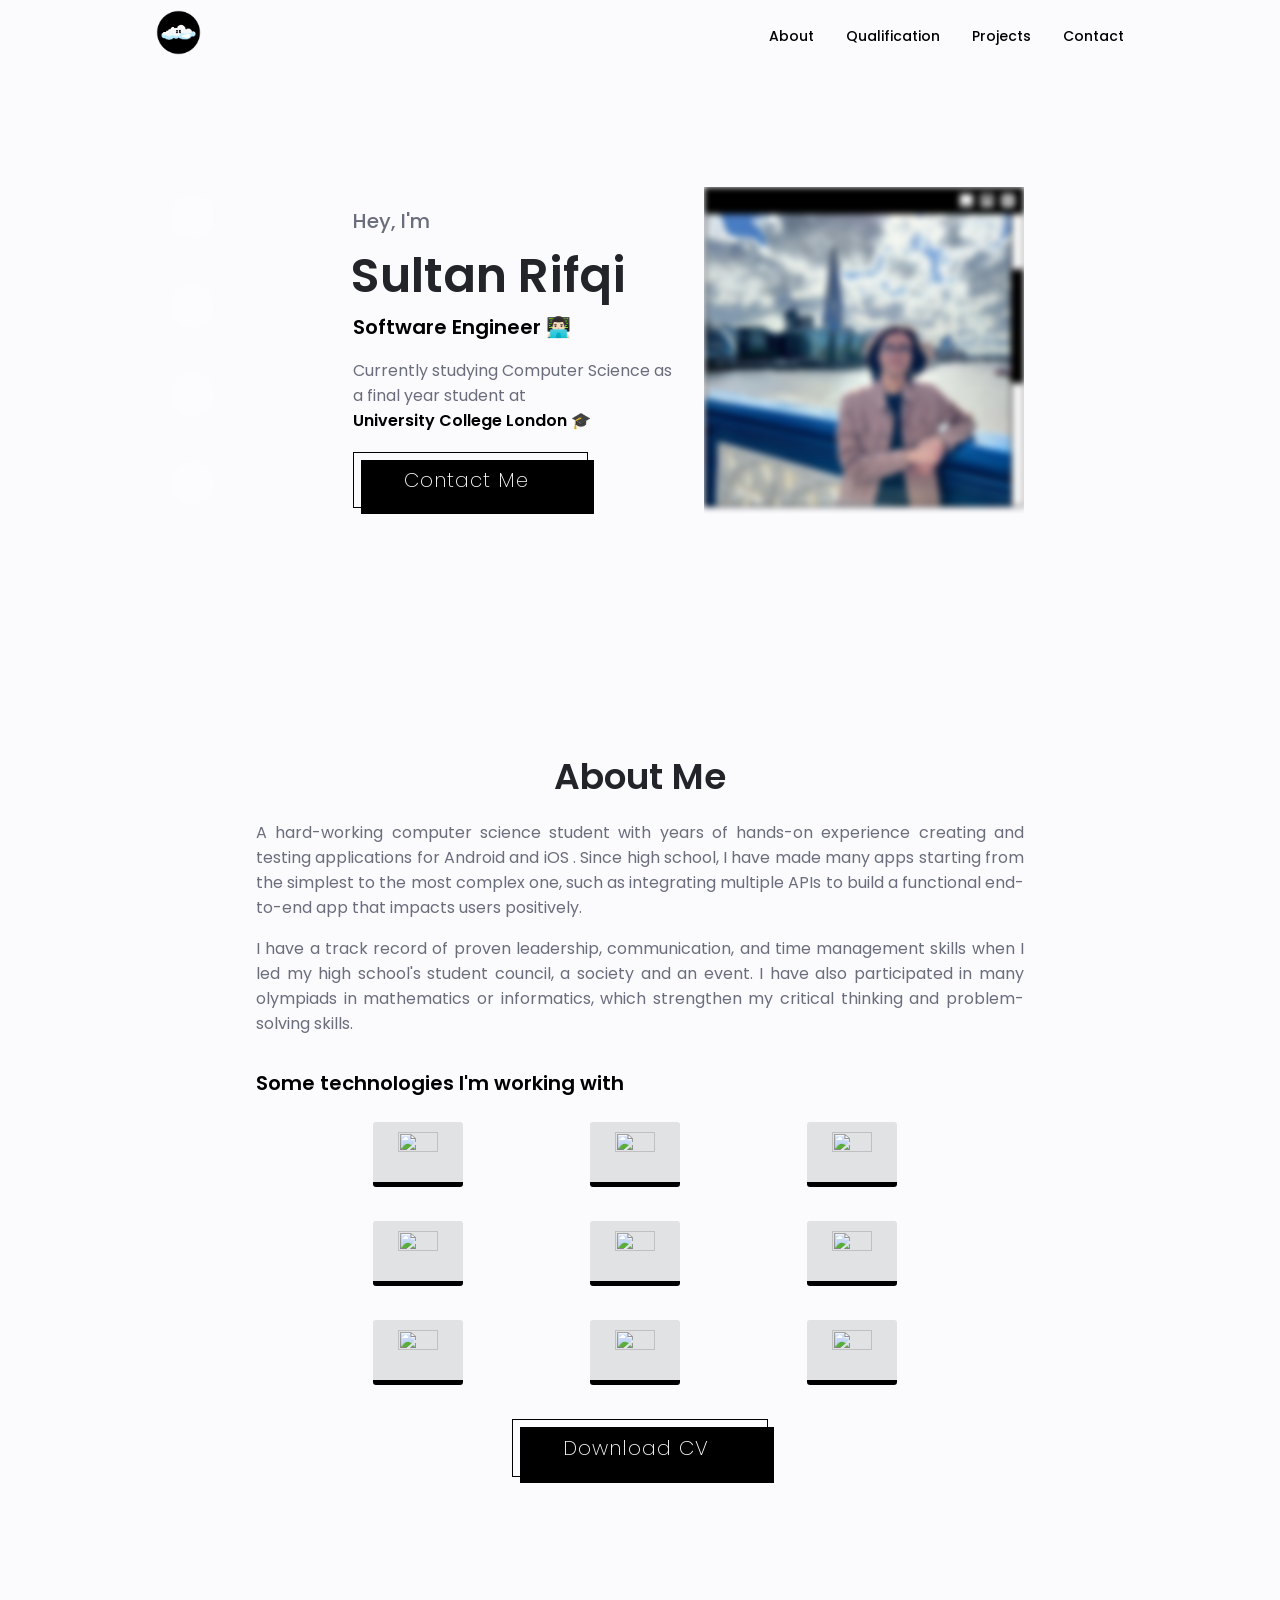
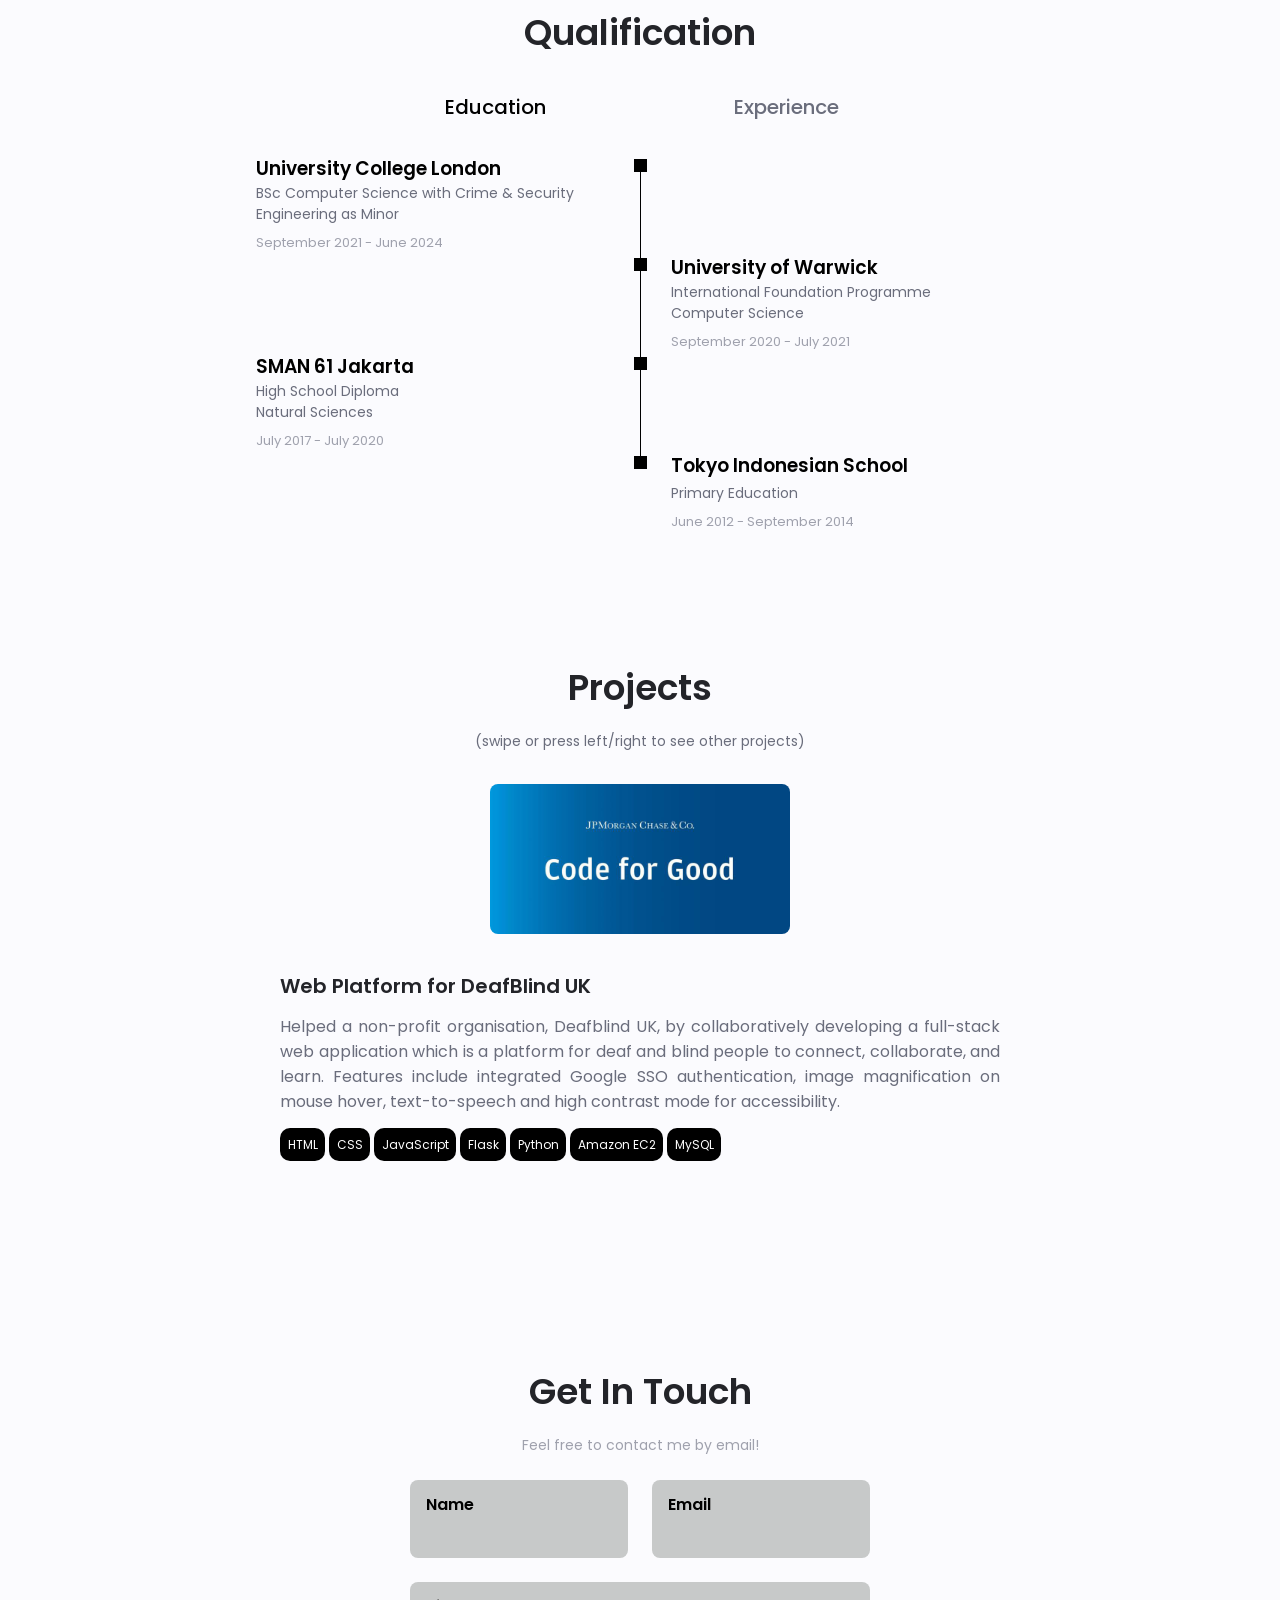
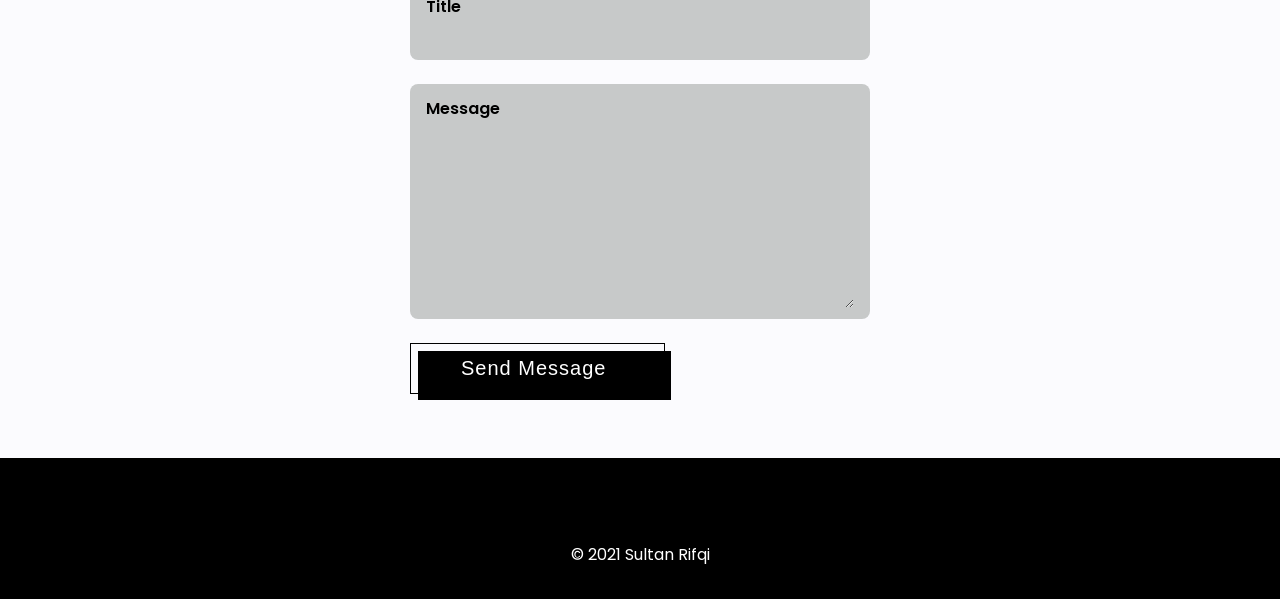
==== index.html @ d87a2968 "fix: change dissertation title on cv" ====
<!DOCTYPE html>
<html lang="en">
    <head>
        <meta charset="UTF-8">
        <meta name="viewport" content="width=device-width, initial-scale=1.0">

        <!-- Thumbnail -->
        <meta property="og:image" content="mylogo.png">
        <meta property="og:description" content="Computer Science Student at UCL">
        <meta property="og:title" content="Sultan Rifqi">

        <!-- Unicons  -->
        <link rel="stylesheet" href="https://unicons.iconscout.com/release/v4.0.0/css/line.css">
        
        <!-- Swiper Css -->
        <link rel="stylesheet" href="css/swiper-bundle.min.css">
        
        <!-- Css -->
        <link rel="stylesheet" href="css/styles.css">

        <!-- Tab Logo -->
        <link rel="shortcut icon" type="image/x-icon" href="mylogo.png" sizes="16px" />

        <!-- Devicon -->
        <link rel="stylesheet" href="https://cdn.jsdelivr.net/gh/devicons/devicon@v2.15.1/devicon.min.css">

        <title>Sultan Rifqi</title>
    </head>

    <body>

        <!-- Header -->
        <header class="header" id="header">
            <nav class="nav container">
                <a href="#">
                    <img src="mylogo.png" width="45px" height="45px" alt="">
                </a>

                <div class="nav_menu" id="nav-menu">
                    <ul class="nav_list grid">                
                        <li class="nav_item">
                            <a href="#about" class="nav_link">
                                <i class="uil uil-user-square nav_icon"></i> About
                            </a>
                        </li>
                        <li class="nav_item">
                            <a href="#qualification" class="nav_link">
                                <i class="uil uil-graduation-cap nav_icon"></i> Qualification
                            </a>
                        </li>
                        <li class="nav_item">
                            <a href="#projects" class="nav_link">
                                <i class="uil uil-lightbulb-alt nav_icon"></i> Projects
                            </a>
                        </li>
                        <li class="nav_item">
                            <a href="#contact" class="nav_link">
                                <i class="uil uil-message nav_icon"></i> Contact
                            </a>
                        </li>
                    </ul>
                    <i class="uil uil-times nav_close" id="nav-close"></i> 
                </div>

                <div class="nav_toggle" id="nav-toggle">
                    <i class="uil uil-apps"></i>
                </div>
            </nav>
        </header>

        <!-- Main -->
        <main class="main">

            <!-- Home -->
            <section class="home section" id="home">
                <div class="home_container container grid">
                    <div class="home_content grid">
                        <div class="home_social">
                            
                            <a href="https://www.linkedin.com/in/sultan-rifqi/" target="_blank" class="home_social-icon">
                                <i class="uil uil-linkedin"></i>
                            </a>

                            <a href="mailto:sultanrifqi.web@gmail.com" target="_blank" class="home_social-icon">
                                <i class="uil uil-envelope-alt"></i>
                            </a>

                            <a href="https://github.com/blue4sky" target="_blank" class="home_social-icon">
                                <i class="uil uil-github-alt"></i>
                            </a>

                            <a href="https://www.instagram.com/sultanrifqi4/" target="_blank" class="home_social-icon">
                                <i class="uil uil-instagram"></i>
                            </a>

                        </div>

                        <div class="home_img">
                            <figure><img src="assets/img/profilepic.png" alt="" class="home_pic"/></figure>
                        </div>

                        <div class="home_data">
                            <h3 class="home_subtitle">Hey, I'm</h3>
                            <h1 class="home_title">Sultan Rifqi</h1>
                            <h3 class="home_job">Software Engineer 👨🏻‍💻</h3>
                            <p class="home_description">Currently studying Computer Science as a final year student at <a class="ucl_link" href="https://www.ucl.ac.uk/" style="color: black; font-weight: 600;">University College London 🎓</a></p>
                            <a href="#contact" class="special_button">
                                Contact Me <i class="uil uil-comment button_icon"></i>
                            </a>
                        </div>
                    </div>
                    
                    <!-- Not Used -->
                    <div class="home_scroll">
                        <a href="#about" class="home_scroll-button button--flex">
                            <!-- <i class="uil uil-mouse-alt home_scroll-mouse"></i>
                            <span class="home_scroll-name">Scroll down</span>
                            <i class="uil uil-arrow-down home_scroll-arrow"></i> -->
                        </a>
                    </div>
                </div>
            </section>

            <!-- About -->
            <section class="about section" id="about">
                <h2 class="section_title">About Me</h2>

                <div class="about_container container grid">

                    <div class="about_data">
                        <p class="about_description1">
                            A hard-working computer science student with years of hands-on experience creating and testing applications 
                            for Android <i class="devicon-android-plain colored"></i> and iOS <i class="devicon-apple-original colored"></i>.
                            Since high school, I have made many apps starting from the simplest to the most complex one, such as integrating multiple APIs to build a functional end-to-end app that impacts users positively.
                        </p>

                        <p class="about_description2">
                            I have a track record of proven leadership, communication, and time management skills 
                            when I led my high school's student council, a society and an event. 
                            I have also participated in many olympiads in mathematics or informatics, 
                            which strengthen my critical thinking and problem-solving skills.
                        </p>

                        <p class="about_subtitle">
                            Some technologies I'm working with
                        </p>

                        <div class="about_info">
                            <div id="flutter_logo" class="big_box">
                                <img class="programming_logo" src="https://cdn.jsdelivr.net/gh/devicons/devicon/icons/flutter/flutter-original.svg" height="40px" width="40px"/>
                            </div>

                            <div id="kotlin_logo" class="big_box">
                                <img class="programming_logo" src="https://cdn.jsdelivr.net/gh/devicons/devicon/icons/kotlin/kotlin-original.svg" height="40px" width="40px"/>
                            </div>

                            <div id="python_logo" class="big_box">
                                <img class="programming_logo" src="https://cdn.jsdelivr.net/gh/devicons/devicon/icons/python/python-original.svg" height="40px" width="40px"/>
                            </div>
                        </div>

                        <div class="about_info">
                            <div id="java_logo" class="big_box">
                                    <img class="programming_logo" src="https://cdn.jsdelivr.net/gh/devicons/devicon/icons/java/java-original.svg" height="40px" width="40px"/>
                            </div>

                            <div id="firebase_logo" class="big_box">
                                <img class="programming_logo" src="https://cdn.jsdelivr.net/gh/devicons/devicon/icons/firebase/firebase-plain.svg" height="40px" width="40px"/>
                            </div>

                            <div id="studio_logo" class="big_box">
                                <img class="programming_logo" src="https://cdn.jsdelivr.net/gh/devicons/devicon/icons/androidstudio/androidstudio-original.svg" height="40px" width="40px"/>
                            </div>
                        </div>

                        <div class="about_info">
                            <div id="figma_logo" class="big_box">
                                    <img class="programming_logo" src="https://cdn.jsdelivr.net/gh/devicons/devicon/icons/figma/figma-original.svg" height="40px" width="40px"/>
                            </div>

                            <div id="react_logo" class="big_box">
                                <img class="programming_logo" src="https://cdn.jsdelivr.net/gh/devicons/devicon/icons/react/react-original.svg" height="40px" width="40px"/>
                            </div>

                            <div id="javascript_logo" class="big_box">
                                <img class="programming_logo" src="https://cdn.jsdelivr.net/gh/devicons/devicon/icons/javascript/javascript-original.svg" height="40px" width="40px"/>
                            </div>
                        </div>

                        <div class="about_buttons">
                            <a download="" href="assets/sultan_rifqi_cv.pdf" class="special_button">
                                Download CV<i class="uil uil-file button_icon"></i>
                            </a>
                        </div>
                    </div>
                </div>
            </section>

            <!-- Qualification -->
            <section class="qualification section" id="qualification">
                <h2 class="section_title">Qualification</h2>
                <span class="section_subtitle"></span>

                <div class="qualification_container container">
                    <div class="qualification_tabs">
                        <div class="qualification_button button--flex qualification_active" data-target='#education'>
                            <i class="uil uil-graduation-cap qualification_icon"></i>
                            Education
                        </div>

                        <div class="qualification_button button--flex" data-target='#work'>
                            <i class="uil uil-briefcase-alt qualification_icon"></i>
                            Experience
                        </div>
                    </div>

                    <div class="qualification_section">
                        <!-- Education -->
                        <div class="qualification_content qualification_active" data-content id="education">
                            <!-- education 1 -->
                            <div class="education_data">
                                <div>
                                    <a href="https://www.ucl.ac.uk/computer-science/" target="_blank">
                                        <h3 class="education_title">University College London</h3>
                                    </a>
                                    <span class="education_subtitle">BSc Computer Science with Crime & Security Engineering as Minor</span>
                                    <div class="education_calendar">
                                        <i class="uil uil-calendar-alt"></i>
                                        September 2021 - June 2024
                                    </div>
                                </div>

                                <div>
                                    <span class="education_rounder"></span>
                                    <span class="education_line"></span>
                                </div>
                            </div>

                            <!-- education 2 -->
                            <div class="education_data">
                                <div></div>

                                <div>
                                    <span class="education_rounder"></span>
                                    <span class="education_line"></span>
                                </div>

                                <div>
                                    <a href="https://warwick.ac.uk/study/ifp/" target="_blank">
                                        <h3 class="education_title">University of Warwick</h3>
                                    </a>
                                    <span class="education_subtitle">International Foundation Programme <br> Computer Science</span>
                                    <div class="education_calendar">
                                        <i class="uil uil-calendar-alt"></i>
                                        September 2020 - July 2021
                                    </div>
                                </div>
                            </div>

                            <!-- education 3 -->
                            <div class="education_data">
                                <div>
                                    <a href="http://sman61jkt.sch.id/" target="_blank">
                                        <h3 class="education_title">SMAN 61 Jakarta</h3>
                                    </a>
                                    <span class="education_subtitle">High School Diploma <br> Natural Sciences</span>
                                    <div class="education_calendar">
                                        <i class="uil uil-calendar-alt"></i>
                                        July 2017 - July 2020
                                    </div>
                                </div>

                                <div>
                                    <span class="education_rounder"></span>
                                    <span class="education_line"></span>
                                </div>
                            </div>

                            <!-- education 4 -->
                            <div class="education_data">
                                <div></div>

                                <div>
                                    <span class="education_rounder"></span>
                                </div>

                                <div>
                                        <h3 class="education_title">Tokyo Indonesian School</h3>
                                    <span class="education_subtitle">Primary Education</span>
                                    <div class="education_calendar">
                                        <i class="uil uil-calendar-alt"></i>
                                        June 2012 - September 2014
                                    </div>
                                </div>
                            </div>
                        </div>

                        <!-- Experirience -->
                        <div class="qualification_content" data-content id="work">
                            <!-- Experience 1 -->
                            <div class="education_data">
                                <div>
                                    <a href="https://www.butterfly-air.com/" target="_blank">
                                        <h3 class="education_title">Butterfly Air</h3>
                                    </a>
                                    <span class="education_subtitle">Mobile Application Developer</span>
                                    <div class="education_calendar">
                                        <i class="uil uil-calendar-alt"></i>
                                        January 2024 - Present
                                    </div>
                                </div>

                                <div>
                                    <span class="education_rounder"></span>
                                    <span class="education_line"></span>
                                </div>
                            </div>

                            <!-- Experience 2 -->
                            <div class="education_data">
                                <div></div>

                                <div>
                                    <span class="education_rounder"></span>
                                    <span class="education_line"></span>
                                </div>

                                <div>
                                    <a href="https://www.butterfly-air.com/" target="_blank">
                                        <h3 class="education_title">Butterfly Air</h3>
                                    </a>
                                    <span class="education_subtitle">Mobile Application Developer Intern</span>
                                    <div class="education_calendar">
                                        <i class="uil uil-calendar-alt"></i>
                                        July 2023 - September 2023
                                    </div>
                                </div>
                            </div>

                            <!-- Experience 3 -->
                            <div class="education_data">
                                <div>
                                    <h3 class="education_title">Valley</h3>
                                    <span class="education_subtitle">Mobile Application Developer</span>
                                    <div class="education_calendar">
                                        <i class="uil uil-calendar-alt"></i>
                                        December 2022 - September 2023
                                    </div>
                                </div>

                                <div>
                                    <span class="education_rounder"></span>
                                    <span class="education_line"></span>
                                </div>
                            </div>

                            <!-- Experience 4 -->
                            <div class="education_data">
                                <div></div>

                                <div>
                                    <span class="education_rounder"></span>
                                    <span class="education_line"></span>
                                </div>

                                <div>
                                    <a href="https://careers.jpmorgan.com/in/en/students/programs/code-for-good" target="_blank">
                                        <h3 class="education_title">Code for Good</h3>
                                    </a>
                                    <span class="education_subtitle">Hackathon by JPMorgan Chase & Co.</span>
                                    <div class="education_calendar">
                                        <i class="uil uil-calendar-alt"></i>
                                        28 October 2022 - 29 October 2022
                                    </div>
                                </div>
                            </div>

                            <!-- Experience 5 -->
                            <div class="education_data">
                                <div>
                                    <a href="https://hack-at-ice-2022.devpost.com/" target="_blank">
                                        <h3 class="education_title">Hack-at-ICE</h3>
                                    </a>
                                    <span class="education_subtitle">Hackathon by Young Indonesian Professionals' Association (YIPA) - UK</span>
                                    <div class="education_calendar">
                                        <i class="uil uil-calendar-alt"></i>
                                        1 October 2022 - 2 October 2022
                                    </div>
                                </div>

                                <div>
                                    <span class="education_rounder"></span>
                                </div>
                        </div>
                    </div>
                </div>
            </section>


            <!-- Projects -->
            <section class="projects section" id="projects">
                <h2 class="section_title">Projects</h2>
                <span class="section_subtitle">(swipe or press left/right to see other projects)</span>

                <div class="projects_container container swiper-container">
                    <div class="swiper-wrapper">
                        <!-- Projects 1 -->
                        <div class="projects_content grid swiper-slide">
                            <img src="assets/img/cfg.png" alt="" class="projects_img">

                            <div class="projects_data">
                                <h3 class="projects_title">Web Platform for DeafBlind UK
                                    <a href="https://github.com/blue4sky/DeafblindUK-Web-Platform">
                                        <i class="uil uil-github project_icon"></i>
                                    </a>
                                    <a href="https://docs.google.com/presentation/d/1xoibK9plW_rZfoevkvh34sIaN2hBtYd-RIH4YTo7RDw/edit?usp=sharing" target=”_blank”>
                                        <i class="uil uil-presentation-edit project_icon"></i>
                                    </a>
                                </h3>

                                <p class="projects_description">
                                    Helped a non-profit organisation, Deafblind UK, by collaboratively 
                                    developing a full-stack web application which is a platform for 
                                    deaf and blind people to connect, collaborate, and learn.
                                    Features include integrated Google SSO authentication, image magnification 
                                    on mouse hover, text-to-speech and high contrast mode for accessibility.
                                </p>

                                <div class="used_tools">
                                    <a>HTML</a>
                                </div>
                                <div class="used_tools">
                                    <a>CSS</a>
                                </div>
                                <div class="used_tools">
                                    <a>JavaScript</a>
                                </div>
                                <div class="used_tools">
                                    <a>Flask</a>
                                </div>
                                <div class="used_tools">
                                    <a>Python</a>
                                </div>
                                <div class="used_tools">
                                    <a>Amazon EC2</a>
                                </div>
                                <div class="used_tools">
                                    <a>MySQL</a>
                                </div>
                            </div>
                        </div>

                        <!-- Projects 2 -->
                        <div class="projects_content grid swiper-slide">
                            <img src="assets/img/serv.png" alt="" class="projects_img">

                            <div class="projects_data">
                                <h3 class="projects_title">SERV
                                    <a href="https://github.com/blue4sky/serv">
                                        <i class="uil uil-github project_icon"></i>
                                    </a>
                                    <a href="https://www.canva.com/design/DAFNybGitvo/gTulfqs6UDq0odxusRl62w/view?utm_content=DAFNybGitvo&utm_campaign=designshare&utm_medium=link2&utm_source=sharebutton" target=”_blank”>
                                        <i class="uil uil-presentation-edit project_icon"></i>
                                    </a>
                                </h3>

                                <p class="projects_description">
                                    Finalist in the Hackathon organised by the 
                                    Young Indonesian Professionals' Association in the UK
                                    Collaboratively developed a full-stack website application called "Serv" 
                                    to bridge the connection between service providers and vendors to MSMEs in Indonesia
                                    Designed a user-friendly website by creating the wireframe of the website with Figma 
                                    to make the development smoother.
                                </p>

                                <div class="used_tools">
                                    <a>Next.js</a>
                                </div>
                                <div class="used_tools">
                                    <a>Tailwind CSS</a>
                                </div>
                                <div class="used_tools">
                                    <a>Figma</a>
                                </div>
                            </div>
                        </div>

                        <!-- Projects 3 -->
                        <div class="projects_content grid swiper-slide">
                            <img src="assets/img/quiz_app_preview.png" alt="" class="projects_img">

                            <div class="projects_data">
                                <h3 class="projects_title">Educational Quiz App
                                    <a href="https://github.com/blue4sky/EducationApp">
                                        <i class="uil uil-github project_icon"></i>
                                    </a>
                                    <a href="https://www.mediafire.com/file/783wia3y8a0lpf8/Quiz_App.apk/file" target=”_blank”>
                                        <i class="uil uil-download-alt project_icon"></i>
                                    </a>
                                </h3>

                                <p class="projects_description">
                                    Independently built an education app using MVC Architecture to support Indonesian high school students preparing for univeristy entrance exams. 
                                    There are many features on this app that are a built-in forum with sending text and photo functionality using Cloud Firestore, 
                                    full-stack development with Flutter, push notifications for giving the latest information to students using 
                                    Firebase Cloud Messaging and integrated SSO Authentication.
                                </p>

                                <div class="used_tools">
                                    <a>Flutter</a>
                                </div>
                                <div class="used_tools">
                                    <a>Firebase</a>
                                </div>
                                <div class="used_tools">
                                    <a>Postman API</a>
                                </div>
                            </div>
                        </div>

                        <!-- Projects 4 -->
                        <div class="projects_content grid swiper-slide">
                            <img src="assets/img/ig_clone_preview.png" alt="" class="projects_img">

                            <div class="projects_data">
                                <h3 class="projects_title">Instagram Clone
                                    <a href="https://github.com/blue4sky/InstagramClone">
                                        <i class="uil uil-github project_icon"></i>
                                    </a>
                                    <a href="https://www.mediafire.com/file/761rt5b373n936v/Instagram_Clone.apk/file" target=”_blank”>
                                        <i class="uil uil-download-alt project_icon"></i>
                                    </a>
                                </h3>

                                <p class="projects_description">
                                    An Instagram-like app which implements some features of the original one.
                                    This app allows users to post a photo with a caption, and it will appear on the Home Page.
                                    Every user can see their posts on Profile Page and also other users' posts on the Home Page. 
                                    Each post will be stored in the Cloud Firestore. 
                                </p>

                                <div class="used_tools">
                                    <a>Kotlin</a>
                                </div>
                                <div class="used_tools">
                                    <a>XML</a>
                                </div>
                                <div class="used_tools">
                                    <a>Android Studio</a>
                                </div>
                                <div class="used_tools">
                                    <a>Firebase</a>
                                </div>

                            </div>
                        </div>

                        <!-- Projects 5 -->
                        <div class="projects_content grid swiper-slide">
                            <img src="assets/img/snapchat_clone_preview.png" alt="" class="projects_img">

                            <div class="projects_data">
                                <h3 class="projects_title">Snapchat Clone
                                    <a href="https://github.com/blue4sky/snapchatclone">
                                        <i class="uil uil-github project_icon"></i>
                                    </a>
                                    <a href="https://www.mediafire.com/file/6hpr92zhiyg42b0/Snapchat_Clone.apk/file" target=”_blank”>
                                        <i class="uil uil-download-alt project_icon"></i>
                                    </a>
                                </h3>
                                
                                <p class="projects_description">
                                    A Snapchat-like app which implements the simple features of the original one.
                                    This app allows users to send a text with a photo to another user.
                                    The message will be stored in the Realtime Database.
                                    Another feature is the message will be deleted after the user sees it.
                                    Firebase Authentication is used to store the user's username and password.
                                </p>

                                <div class="used_tools">
                                    <a>Kotlin</a>
                                </div>
                                <div class="used_tools">
                                    <a>XML</a>
                                </div>
                                <div class="used_tools">
                                    <a>Android Studio</a>
                                </div>
                                <div class="used_tools">
                                    <a>Firebase</a>
                                </div>

                            </div>
                        </div>

                        <!-- Projects 6 -->
                        <div class="projects_content grid swiper-slide">
                            <img src="assets/img/simple_notes_app_preview.png" alt="" class="projects_img">

                            <div class="projects_data">
                                <h3 class="projects_title">Simple Notes App
                                    <a href="https://github.com/blue4sky/SimpleNotesApp">
                                        <i class="uil uil-github project_icon"></i>
                                    </a>
                                    <a href="https://www.mediafire.com/file/ztsa87xzpt99pco/Simple_Notes_App.apk/file" target=”_blank”>
                                        <i class="uil uil-download-alt project_icon"></i>
                                    </a>
                                </h3>

                                <p class="projects_description">
                                    A simple notes app that implements CRUD Operations.
                                    This app allows users to create a new note with only plain text in it.
                                    The note will automatically be saved to local storage (using SharedPreferences) so that the user can edit it later.
                                    The delete feature is also available if the user wants to delete their note.
                                </p>

                                <div class="used_tools">
                                    <a>Java</a>
                                </div>
                                <div class="used_tools">
                                    <a>XML</a>
                                </div>
                                <div class="used_tools">
                                    <a>Android Studio</a>
                                </div>

                            </div>
                        </div>
                    </div>
                </div>
            </section>
        
            <!-- Contact Me -->
            <section class="contact section" id="contact">
                <h2 class="section_title">Get In Touch</h2>
                <span class="contact_subtitle">Feel free to contact me by email!</span>

                <div class="contact_container container grid">
                    <form action="https://formsubmit.co/f4eef5958d261124fb0626ecaf816cfa" method="POST" class="contact_form grid">
                        <div class="contact_inputs grid">
                            <div class="contact_content">
                                <label for="name" class="contact_label">Name</label>
                                <input type="text" name="Name" class="contact_input" required>
                            </div>
                            <div class="contact_content">
                                <label for="email" class="contact_label">Email</label>
                                <input type="email" name="Email" class="contact_input" required>
                            </div>
                        </div>
                        <div class="contact_content">
                            <label for="title" class="contact_label">Title</label>
                            <input type="text" name="Title" class="contact_input" required>
                        </div>
                        <div class="contact_content">
                            <label for="message" class="contact_label">Message</label>
                            <textarea name="Message" id="" cols="0" rows="7" class="contact_input" required></textarea>
                        </div>

                        <div>
                            <button type="submit" class="special_button">
                                Send Message
                                <i class="uil uil-message button_icon"></i>
                            </button>
                        </div>
                    </form>
                </div>
            </section>
        </main>

        <!-- Footer -->
        <footer class="footer">
            <div class="footer_bg">
                <div class="footer_container container grid">

                    <div class="footer_socials">
                        <a href="https://www.linkedin.com/in/sultan-rifqi/" target="_blank" class="footer_social">
                            <i class="uil uil-linkedin footer_icon"></i>
                        </a>

                        <a href="mailto:sultanrifqi.web@gmail.com" target="_blank" class="footer_social">
                            <i class="uil uil-envelope-alt footer_icon"></i>
                        </a>

                        <a href="https://github.com/blue4sky" target="_blank" class="footer_social">
                            <i class="uil uil-github-alt footer_icon"></i>
                        </a>

                        <a href="https://www.instagram.com/sultanrifqi4/" target="_blank" class="footer_social">
                            <i class="uil uil-instagram footer_icon"></i>
                        </a>
                    </div>
                </div>

                <p class="footer_copyright">&#169; 2021 Sultan Rifqi</p>
            </div>
        </footer>
        
        <!-- Scroll Top -->
        <a href="#" class="scrollup" id="scroll-up">
            <i class="uil uil-arrow-up scrollup_icon"></i>
        </a>

        <!-- Swiper JS -->
        <script src="js/swiper-bundle.min.js"></script>

        <!-- Main JS -->
        <script src="js/main.js"></script>
    </body>
</html>
---- css/styles.css ----
/* GOOGLE FONTS */
@import url('https://fonts.googleapis.com/css2?family=Poppins:wght@400;500;600&display=swap');

/* VARIABLES CSS */
:root {
    --header-height: 3rem;

    /* Colors */

    /* Change favorite color */
    --hue-color: 230; /*Purple 250 - Green 142 - Blue 230 - Pink 340*/

    /* HSL color mode */
    --hover-color: grey;
    --first-color: black;
    --first-color-second: hsl(var(--hue-color), 69%, 61%);
    --first-color-alt: hsl(var(--hue-color), 57%, 53%);
    --first-color-lighter: hsl(var(--hue-color), 92%, 85%);
    --title-color: hsl(var(--hue-color), 8%, 15%);
    --text-color: hsl(var(--hue-color), 8%, 45%);
    --text-color-light: hsl(var(--hue-color), 8%, 65%);
    --input-color: hsl(var(--hue-color), 70%, 96%);
    --body-color: hsl(var(--hue-color), 60%, 99%);
    --container-color: #fff;
    --scroll-bar-color: hsl(var(--hue-color), 12%, 90%);
    --scroll-thumb-color: hsl(var(--hue-color), 12%, 80%);

    /* Font and typography */
    --body-font: 'Poppins', sans-serif;

    /* .5rem = 8px, 1rem = 16px, 1.5rem = 24px ... */
    --big-font-size: 2rem;
    --h1-font-size: 1.5rem;
    --h2-font-size: 1.25rem;
    --h3-font-size: 1.125rem;
    --normal-font-size: .938rem;
    --small-font-size: .813rem;
    --smaller-font-size: .75rem;

    /* Font weight */
    --font-medium: 500;
    --font-semi-bold: 600;

    /* Margenes Bottom */
    /* .25rem = 4px, .5rem = 8px, .75rem = 12px ... */
    --mb-0-25: .25rem;
    --mb-0-5: .5rem;
    --mb-0-75: .75rem;
    --mb-1: 1rem;
    --mb-1-5: 1.5rem;
    --mb-2: 2rem;
    --mb-2-5: 2.5rem;
    --mb-3: 3rem;

    /* z index */
    --z-tooltip: 10;
    --z-fixed: 100;
    --z-modal: 1000;
}

/* Font size for large devices */
@media screen and (min-width: 968px) {
    :root {
        --big-font-size: 3rem;
        --h1-font-size: 2.25rem;
        --h2-font-size: 1.5rem;
        --h3-font-size: 1.25rem;
        --normal-font-size: 1rem;
        --small-font-size: .875rem;
        --smaller-font-size: .813rem;
    }
}

/* Base */
*{
    box-sizing: border-box;
    padding: 0;
    margin: 0;
}

html{
    scroll-behavior: smooth;
}

body{
    margin: 0 0 var(--header-height) 0;
    font-family: var(--body-font);
    font-size: var(--normal-font-size);
    background-color: var(--body-color);
    color: var(--text-color);
}

h1,h2,h3,h4{
    color: var(--title-color);
    font-weight: var(--font-semi-bold);
}

ul{
    list-style: none;
}

a{
    text-decoration: none;
}

img{
    max-width: 100;
    height: auto;
}

figure {
    overflow: hidden;
}
figure:hover+span {
    bottom: -36px;
    opacity: 1;
}

/* Reusable CSS Classes */
.section{
    padding: 2rem 0 4rem;
}

.section_title{
    font-size: var(--h1-font-size);
    margin-bottom: 1rem;
}

.section_subtitle{
    display: block;
    font-size: var(--small-font-size);
    margin-bottom: var(--mb-1);
}

.section_title,
.section_subtitle{
    text-align: center;
}

/* Layout */
.container{
    max-width: 768px;
    margin-left: var(--mb-1-5);
    margin-right: var(--mb-1-5);
}

.grid{
    display: grid;
    gap: 1.5rem;
}

.header{
    width: 100%;
    position: fixed;
    bottom: 0;
    left: 0;
    z-index: var(--z-fixed);
    background-color: var(--body-color);
}

/* NAV */
.nav{
    max-width: 968px;
    height: var(--header-height);
    display: flex;
    justify-content: space-between;
    align-items: center;
}

.nav_logo,
.nav_toggle{
    color: var(--title-color);
    font-weight: var(--font-medium);
}

.nav_logo:hover{
    color: var(--hover-color);
}

.nav_toggle{
    font-size: 1.1rem;
    cursor: pointer;
}

.nav_toggle:hover{
    color: var(--hover-color);
}

@media (max-width: 767px) {
    .header {
        display: none;
    }
}

.nav_list{
    grid-template-columns: repeat(3, 1fr);
    gap: 2rem;
}

.nav_link{
    display: flex;
    flex-direction: column;
    align-items: center;
    font-size: var(--small-font-size);
    color: black;
    font-weight: var(--font-medium);
}

.nav_link:hover{
    color: var(--hover-color);
}

.nav_icon{
    font-size: 1.2rem;
}

.nav_close{
    position: absolute;
    right: 1.3rem;
    bottom: .5rem;
    font-size: 1.5rem;
    cursor: pointer;
    color: var(--first-color);
}

.nav_close:hover{
    color: var(--hover-color);
}

/* show menu */
.show-menu{
    bottom: 0;
}

/* Active link */
.active-link{
    color: var(--first-color);
}

/* Change background header */
.scroll-header{
    box-shadow: 0 -1px 4px rgba(0, 0, 0, .15);
}

/* Home */
.home_container{
    gap: 1rem;
}

.home_content{
    grid-template-columns: .5fr 3fr;
    padding-top: 3.5rem;
    align-items: center;
}

.home_social{
    display: grid;
    grid-template-columns: max-content;
    row-gap: 1.5rem;
}

.home_social-icon{
    font-size: 2rem;
    color: var(--first-color);
    display: inline-block;
    cursor: pointer;
    margin: 10px;
    width: 45px;
    height: 45px;
    line-height: 43.5px;
    border-radius: 50%;
    text-align: center;
    position: relative;
    background-color: rgba(255, 255, 255, 0.1);
    transition: 300ms;
}

.home_social-icon:hover{
    color: white;
    background-color: var(--first-color);
}

.home_social-icon:after {
    pointer-events: none;
    position: absolute;
    width: 100%;
    height: 100%;
    border-radius: 50%;
    content: '';
    box-sizing: content-box;
    box-shadow: 0 0 0 3px var(--first-color);
    top: 0;
    left: 0;
    opacity: 0;
    transition: 300ms;
}

.home_social-icon:hover:after {
    opacity: 1;
    transform: scale(1.15);
}

.home_pic{
    width: 200px;
    fill: var(--first-color);
}

.home_data{
    grid-column: 1/3;
}

.home_title{
    font-size: var(--big-font-size);
    margin-left: -0.15rem;
}

.home_subtitle{
    font-size: var(--h3-font-size);
    color: var(--text-color);
    font-weight: var(--font-medium);
    margin-bottom: var(--mb-0-25);
}

.home_job{
    font-size: var(--h3-font-size);
    color: black;
    font-weight: var(--font-semi-bold);
    margin-bottom: var(--mb-1);
}

.home_description{
    margin-bottom: var(--mb-2);
}

.home_scroll{
    display: none; 
}

.home_scroll-button{
    color: var(--first-color);
    transition: .3s;
}

.home_scroll-button:hover{
    transform: translateY(.25rem);
}

.home_scroll-mouse{
    font-size: 1.5rem;
}

.home_scroll-name{
    font-size: var(--small-font-size);
    color: var(--title-color);
    font-weight: var(--font-medium);
    margin-right: var(--mb-0-25);
}

.home_scroll-arrow{
    font-size: 1.25rem;
}

.ucl_link {
    display: inline-block;
    position: relative;
    color: var(--hover-color);
}

.ucl_link:after {
    content: '';
    position: absolute;
    width: 100%;
    transform: scaleX(0);
    height: 2px;
    bottom: 0;
    left: 0;
    background-color: var(--first-color);
    transform-origin: bottom right;
    transition: transform 0.25s ease-out;
}

.ucl_link:hover:after {
    transform: scaleX(1);
    transform-origin: bottom left;
}

.home_img figure img{
    -webkit-filter: blur(3px);
    filter: blur(3px);
    -webkit-transition: .3s ease-in-out;
    transition: .3s ease-in-out;
}

.home_img figure:hover img {
    -webkit-filter: blur(0);
    filter: blur(0);
}

/* BUTTONS */
.button{
    display: inline-block;
    background-color: var(--first-color);
    color: #FFF;
    padding: 1rem;
    border-radius: .5rem;
    font-weight: var(--font-medium);
}

.button:hover{
    background-color: var(--hover-color);
}

.button_icon{
    font-size: 1.25rem;
    margin-left: var(--mb-0-5);
    transition: .3s;
    color: white;
}

.button--flex{
    display: inline-flex;
    align-items: center;
}

/* About */

.about_description1{
    display: inline-block;
    text-align: justify;
    text-justify: inter-word;
    margin-bottom: var(--mb-1);
}

.about_description2{
    display: flex;
    text-align: justify;
    text-justify: inter-word;
    margin-bottom: var(--mb-2);
}

.about_info{
    display: flex;
    justify-content: space-between;
    margin-bottom: var(--mb-1-5);
}

.about_buttons{
    display: flex;
    align-items: center;
    justify-content: center;
}

.about_subtitle {
    font-size: var(--h3-font-size);
    color: black;
    font-weight: var(--font-semi-bold);
    margin-bottom: var(--mb-1-5);
}

.big_box {
    position: relative;
    padding: 10px 25px;
    margin: 0px 10px 10px 0px;
    float: left;
    border-radius: 3px;
    font-size: 10px;
    color: #FFF;
     text-decoration: none;
    background-color: #e1e2e3;
    border: none;
    border-bottom: 5px solid black;
    text-shadow: 0px -2px black;
    -webkit-transition: all 0.1s;
    transition: all 0.1s;
}

.big_box:hover, .big_box:active {
    -webkit-transform: translate(0px,5px);
    -ms-transform: translate(0px,5px);
    transform: translate(0px,5px);
    border-bottom: 1px solid black;
}

.special_button {
    font-size: 20px;
    color: white;
    font-weight: 200;
    letter-spacing: 1px;
    padding: 13px 50px 13px;
    outline: 0;
    border: 1px solid black;
    cursor: pointer;
    position: relative;
    background-color: rgba(0, 0, 0, 0);
    align-items: center;
}

.special_button::after {
    content: "";
    background-color: black;
    width: 100%;
    z-index: -1;
    position: absolute;
    height: 100%;
    top: 7px;
    left: 7px;
    transition: 0.2s;
}

.special_button:hover::after {
    top: 0px;
    left: 0px;
}


/* QUALIFICATION */
.qualification_tabs{
    display: flex;
    justify-content: space-evenly;
    margin-bottom: var(--mb-2);
}

.qualification_button{
    font-size: var(--h3-font-size);
    font-weight: var(--font-medium);
    cursor: pointer;
}

.qualification_button:hover{
    color: var(--hover-color);
}

.qualification_icon{
    font-size: 1.8rem;
    margin-right: var(--mb-0-25);
}

.qualification_data{
    display: grid;
    grid-template-columns: 1fr max-content 1fr;
    column-gap: 1.5rem;
}

.qualification_title{
    font-size: var(--normal-font-size);
    font-weight: var(--font-medium);
}

.qualification_subtitle{
    display: inline-block;
    font-size: var(--small-font-size);
    margin-bottom: var(--mb-1);
}

.qualification_calendar{
    font-size: var(--smaller-font-size);
    color: var(--text-color-light);
}

.qualification_rounder{
    display: inline-block;
    width: 13px;
    height: 13px;
    background-color: var(--first-color);
    border-radius: 50%;
}

.qualification_line{
    display: block;
    width: 1px;
    height: 100%;
    background-color: var(--first-color);
    transform: translate(6px,-7px);
}

.qualification [data-content] {
    display: none;
}

.qualification_active[data-content] {
    display: block;
}

.qualification_button.qualification_active{
    color: var(--first-color);
}

/* Education */
.education_title {
    display: inline-block;
    position: relative;
    color: var(--first-color);
}

.education_title:after {
    content: '';
    position: absolute;
    width: 100%;
    transform: scaleX(0);
    height: 2px;
    bottom: 0;
    left: 0;
    background-color: var(--first-color);
    transform-origin: bottom right;
    transition: transform 0.25s ease-out;
}

.education_title:hover:after {
    transform: scaleX(1);
    transform-origin: bottom left;
}

.section_education {
    text-align: center;
    font-size: var(--h1-font-size);
    margin-bottom: var(--mb-2);
}

.education_button{
    font-size: var(--h3-font-size);
    font-weight: var(--font-medium);
    cursor: pointer;
}

.education_button:hover{
    color: var(--hover-color);
}

.education_icon{
    font-size: 1.8rem;
    margin-right: var(--mb-0-25);
}

.education_data{
    display: grid;
    grid-template-columns: 1fr max-content 1fr;
    column-gap: 1.5rem;
}

.education_subtitle{
    display: inline-block;
    clear: both;
    width: 100%;
    font-size: var(--small-font-size);
    margin-bottom: var(--mb-0-5);
}

.education_calendar{
    font-size: var(--smaller-font-size);
    color: var(--text-color-light);
}

.education_rounder{
    display: inline-block;
    width: 13px;
    height: 13px;
    background-color: var(--first-color);
}

.education_line{
    display: block;
    width: 1px;
    height: 100%;
    background-color: var(--first-color);
    transform: translate(6px,-7px);
}

/* PROJECTS */
.projects_container{
    overflow: initial;
}

.projects_content{
    padding: 0 1.5rem;
}

.projects_img{
    width: 300px;
    border-radius: .5rem;
    justify-self: center;
}

.projects_img:hover {
    transform: translateY(4px);
    transition: 0.3s;
}

.project_icon {
    margin-left: var(--mb-0-5);
    color: black;
    font-size: 2rem;
}

.project_icon:hover {
    color: var(--hover-color);
    transform: translateY(4px);
    transition: 0.3s;
}

.projects_title{
    font-size: var(--h3-font-size);
    margin-bottom: var(--mb-0-5);
}

.projects_description{
    margin-bottom: var(--mb-0-75);
    text-align: justify;
    text-justify: inter-word;
}

.projects_button:hover .button_icon{
    transform: translateX(.25rem);
}

.used_tools {
    font-size: 12px;
    justify-content: center;
    display: inline-block;
    background-color: var(--first-color);
    color: white;
    padding: 7.5px;
    margin-top: 2px;
    border-radius: 10px;
    font-weight: 400;
}

.swiper-button-prev::after,
.swiper-button-next::after{
    content: '';
}

.swiper-projects-icon{
    font-size: 2rem;
    color: var(--first-color);
}

.swiper-button-prev{
    left: -.5rem;
}

.swiper-button-next{
    right: -.5rem;
}

.swiper-container-horizontal > .swiper-pagination-bullets{
    bottom: -2.5rem;
}

.swiper-pagination-bullet-active{
    background-color: var(--first-color);
}

.swiper-button-prev,
.swiper-button-next,
.swiper-pagination-bullet{
    outline: none;
}

/* CONTACT ME */
.contact_container{
    row-gap: 3rem;
    display: flex;
    justify-content: center;
}

.contact_information{
    display: flex;
    margin-bottom: var(--mb-2)
}

.contact_icon{
    font-size: 2rem;
    color: var(--first-color);
    margin-right: var(--mb-0-75);
}

.contact_title{
    font-size: var(--h3-font-size);
    font-weight: var(--font-medium);
}

.contact_subtitle{
    font-size: var(--small-font-size);
    color: var(--text-color-light);
}

.contact_content{
    background-color: rgb(199, 201, 201, 1);
    border-radius: .5rem;
    padding: .75rem 1rem .25rem;
}

.contact_label{
    font-size: var(--normal-font-size);
    color: black;
    font-weight: 600;
}

.contact_input{
    width: 100%;
    background-color: rgb(199, 201, 201, 1);
    color: black;
    font-family: var(--body-font);
    font-size: var(--normal-font-size);
    border: none;
    outline: none;
    padding: .25rem .5rem .5rem 0;
}

.contact_title{
    font-size: var(--h1-font-size);
    margin-bottom: var(--mb-0-5)
}

.contact_subtitle{
    display: block;
    font-size: var(--small-font-size);
    margin-bottom: var(--mb-1-5);
}

.contact_title,
.contact_subtitle{
    text-align: center;
}

/* Footer */
.footer{
    padding-top: 2rem;
    clear: both;
    position: relative;
    height: 100px;
}

.footer_container{
    row-gap: 3.5rem;
    justify-content: center;
}

.footer_bg{
    background-color: var(--first-color);
    padding: 2rem 0 3rem;
}

.footer_title{
    font-size: var(--h1-font-size);
    margin-bottom: var(--mb-0-25);
}

.footer_subtitle{
    font-size: var(--small-font-size);
}

.footer_links{
    display: flex;
    flex-direction: column;
    row-gap: 1.5rem;
}

.footer_icon{
    font-size: 2rem;
}

.footer_social{
    font-size: 1.25rem;
    margin-right: var(--mb-1-5);
}

.footer_social:hover{
    color: var(--hover-color);
    transform: translateY(4px);
    transition: 0.3s;
}

.footer_copyright{
    font-size: var(--normal-font-size);
    text-align: center;
    color: white;
    margin-top: 2.25rem;
    margin-bottom: -1.5rem;
}

.footer_title,
.footer_subtitle,
.footer_link,
.footer_social{
    color:white;
}

/* Scroll Up*/
.scrollup{
    position: fixed;
    right: 1rem;
    bottom: -20%;
    background-color: var(--first-color);
    opacity: .8;
    padding: 0 .3rem;
    border-radius: .4rem;
    z-index: var(--z-tooltip);
    transition: .4s;
}

.scrollup:hover{
    color: var(--hover-color);
}

.scrollup_icon{
    font-size: 1.5rem;
    color: #fff;
}

/* Show scroll */
.show-scroll{
    bottom: 5rem;
}

/* SCROLL BAR */
::-webkit-scrollbar{
    width: .60rem;
    background-color: var(--scroll-bar-color);
    border-radius: .5rem;
}

::-webkit-scrollbar-thumb{
    background-color: var(--scroll-thumb-color);
    border-radius: .5rem;
}

::-webkit-scrollbar-thumb:hover{
    background-color: var(--text-color-light);
}

/* MEDIA QUERIES */
@media screen and (max-width: 350px) {
    .container {
        margin-left: var(--mb-1);
        margin-right: var(--mb-1);
    }
    .nav_menu {
        padding: 2rem .25rem 4rem;
    }

    .nav_list {
        column-gap: 0;
    }
    .home_content {
        grid-template-columns: .25fr 3fr;
    }

    .home_pic {
        width: 180px;
    }

    .education_data {
        gap: .5rem;
    }

    .services_container {
        grid-template-columns: max-content;
        justify-content: center;
    }

    .services_content {
        padding-right: 3.5rem;
    }
    .services_modal {
        padding: 0 .5rem;
    }

    .project_img {
        width: 200px;
    }

    .testimonial_header,
    .testimonial_data {
        flex-direction: column;
        align-items: center;
    }

    .testimonial_img {
        margin-right: 0;
        margin-bottom: var(--mb-0-25);
    }

    .testimonial_data,
    .testimonial_description {
        text-align: center;
    }
}

/* For medium devices */
@media screen and (min-width: 568px) {
    .home_content {
        grid-template-columns: max-content 1fr 1fr;
    }
    .home_data {
        grid-column: initial;
    }
    .home_img {
        order: 1;
        justify-self: center;
    }

    /* .about_container, */
    .portfolio_content,
    .project_container,
    .contact_container,
    .footer_container {
        grid-template-columns: repeat(2, 1fr);
    }

    .education_sections {
        display: grid;
        grid-template-columns: .6fr;
        justify-content: center;
    }

    @media screen and (min-width: 768px) {
        .container {
            margin-left: auto;
            margin-right: auto;
        }

        .body {
            margin: 0;
        }
        .section {
            padding: 6rem 0 2rem;
        }
        .section_subtitle {
            margin-bottom: var(--mb-2);
        }
        .header {
            top: 0;
            bottom: initial;
        }

        .header,
        .main,
        .footer_container {
            padding: 0 1rem;
        }

        .nav {
            height: calc(var(--header-height) + 1.5rem);
            column-gap: 1rem;
        }
        .nav_icon,
        .nav_close,
        .nav_toggle {
            display: none;
        }

        .nav_list {
            display: flex;
            column-gap: 2rem;
        }

        .nav_menu {
            margin-left: auto;
        }
        .change-theme {
            margin: 0;
        }

        .home_container {
            row-gap: 5rem;
        }

        .home_content {
            padding-top: 5.5rem;
            column-gap: 2rem;
        }
        .home_pic {
            width: 270px;
        }
        .home_scroll {
            display: block;
        }
        .home_scroll-button {
            margin-left: 3rem;
        }
        .about_container {
            column-gap: 5rem; 
        }
        
        .about_description1, .about_description2 {
            display: inline-block;
            text-align: justify;
            text-justify: inter-word;
        }
        .about_info {
            justify-content: space-evenly;
        }
        .used_tools {
            justify-content: initial;
        }

        .education_button {
            margin: 0 var(--mb-1)
        }

        .education_sections {
            grid-template-columns: .5fr
        }
        .services_container {
            grid-template-columns: repeat(3, 218px);
            justify-content: center;
        }
        .services_icon {
            font-size: 2rem;
        }
        .services_content {
            padding: 6rem 0 2rem 2.5rem;
        }

        .services_modal-content {
            width: 450px;
        }
        .portfolio_img {
            width: 320px;
        }
        .portfolio_content {
            align-items: center;
        }
        .project {
            text-align: initial;
        }
        .project_bg {
            background: none;
        }
        .project_container {
            background-color: var(--first-color-second);
            border-radius: 1rem;
            padding: 3rem 2.5rem 0;
            grid-template-columns: 1fr max-content;
            column-gap: 3rem;
        }
        .project_data {
            padding-top: .8rem;
        }
        .footer_container {
            grid-template-columns: repeat(3, 1fr);
        }
        .footer_bg {
            padding: 3rem 0 3.5rem; 
        }

        .footer_links {
            flex-direction: row;
            column-gap: 2rem;
        }
        .footer_socials {
            position: absolute;
            top: 80%;
            left: 50%;
            transform: translate(-50%, -50%);
        }
        .footer_copy {
            margin-top: 4.5rem;
        }

    }
}

/* For large devices */
@media screen and (min-width: 1024px) {
    .header,
    .main,
    .footer_container {
        padding: 0;
    }
    .home_pic {
        width: 320px;
    }
    .home_social {
        transform: translateX(-6rem);
    }
    .services_container {
        grid-template-columns: repeat(3, 238px);
    }
    .portfolio_content {
        column-gap: 5rem;
    }
    .swiper-portfolio-icon {
        font-size: 3.5rem;
    }
    .swiper-button-prev {
        left: 3.5rem;
    }
    .swiper-button-next {
        right: 3.5rem;
    }
    .swiper-container-horizontal > .swiper-pagination-bullets {
        bottom: -4.5rem
    }

    .contact_form {
        width: 460px; 
    }
    .contact_inputs {
        grid-template-columns: repeat(2, 1fr);
    }
}
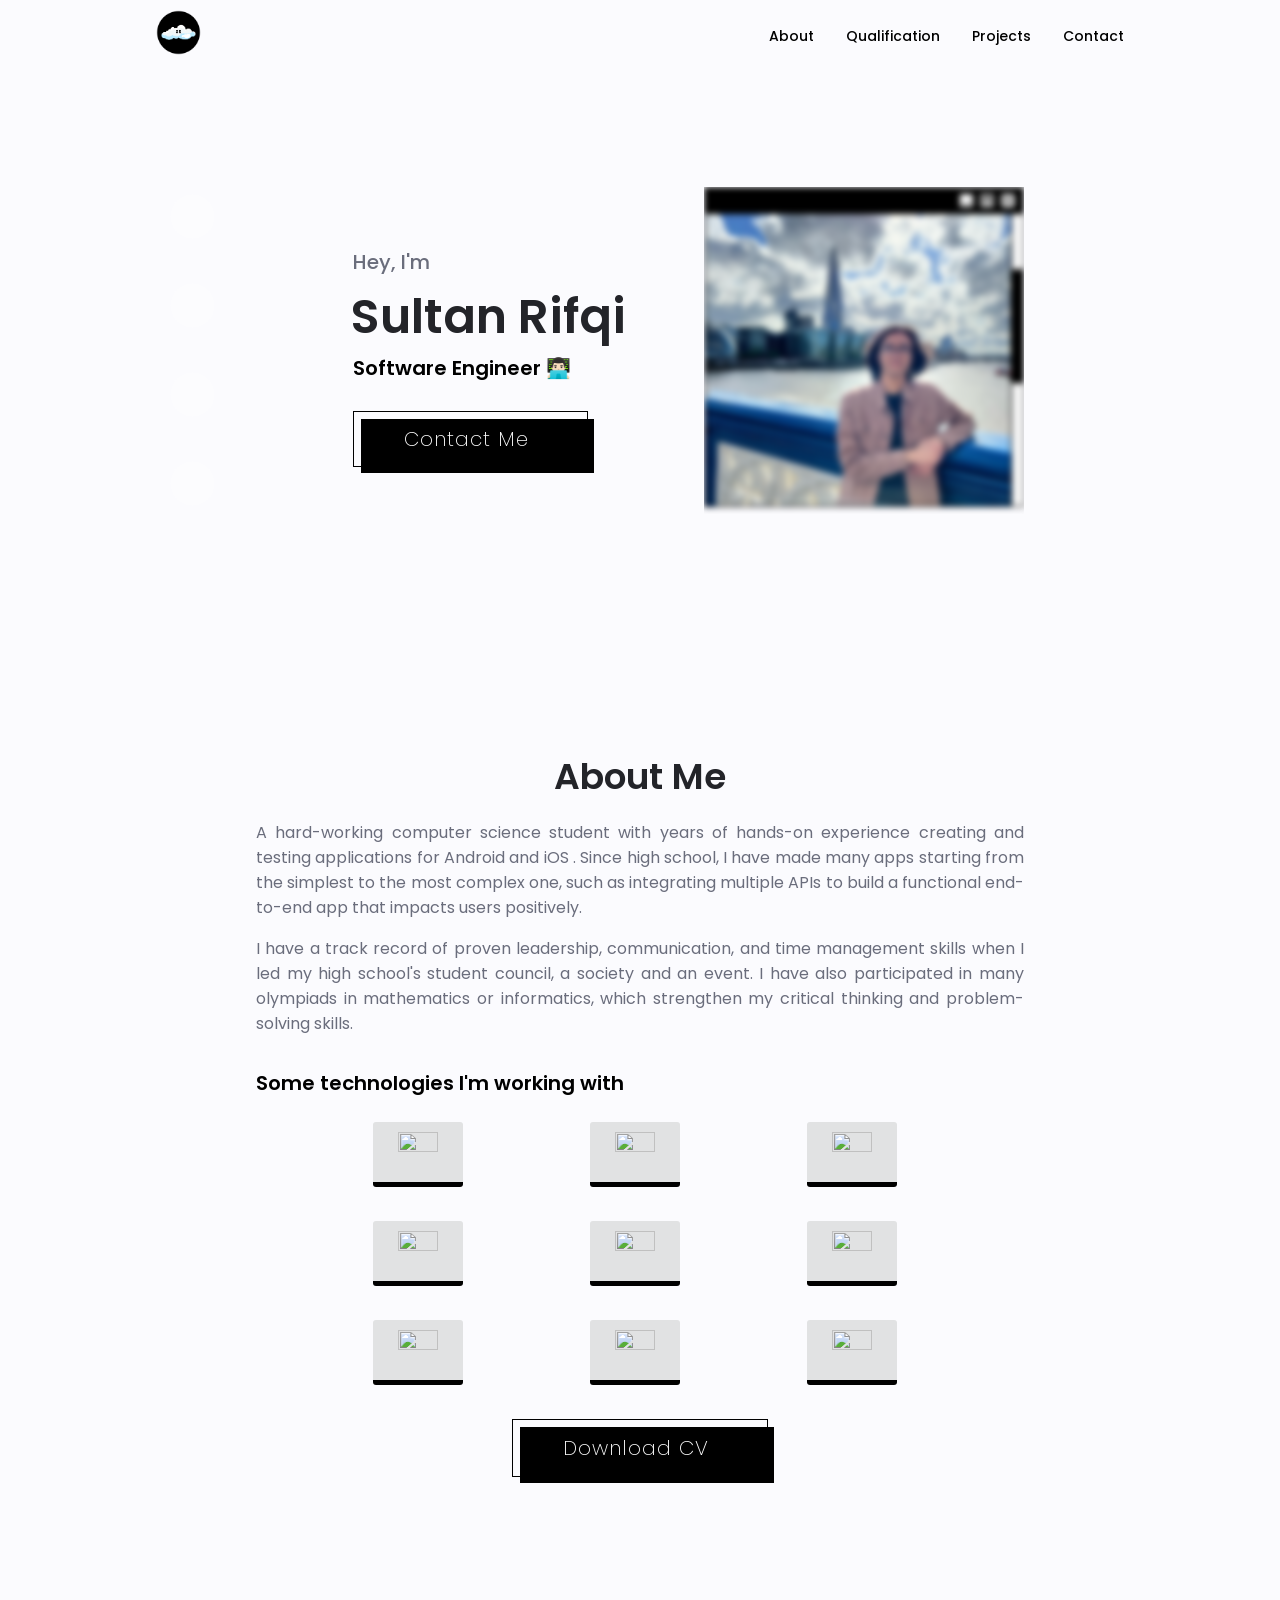
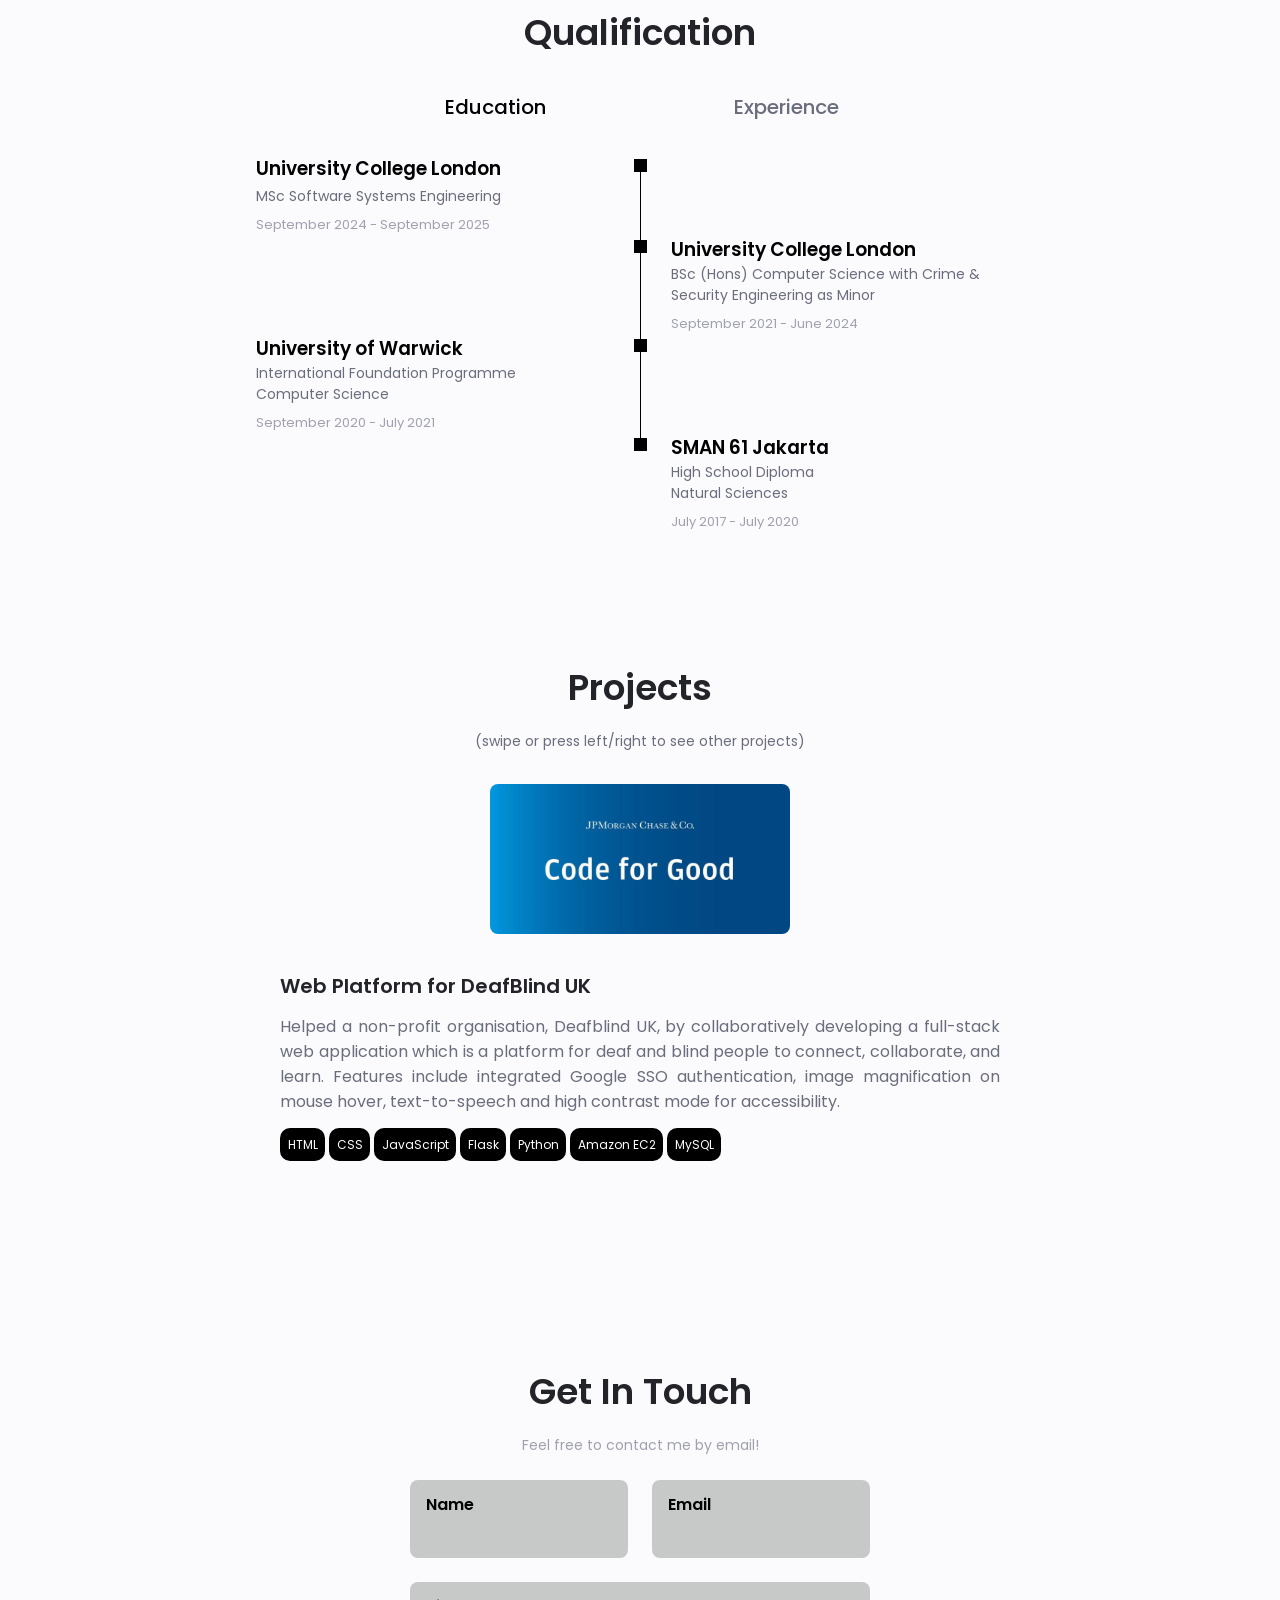
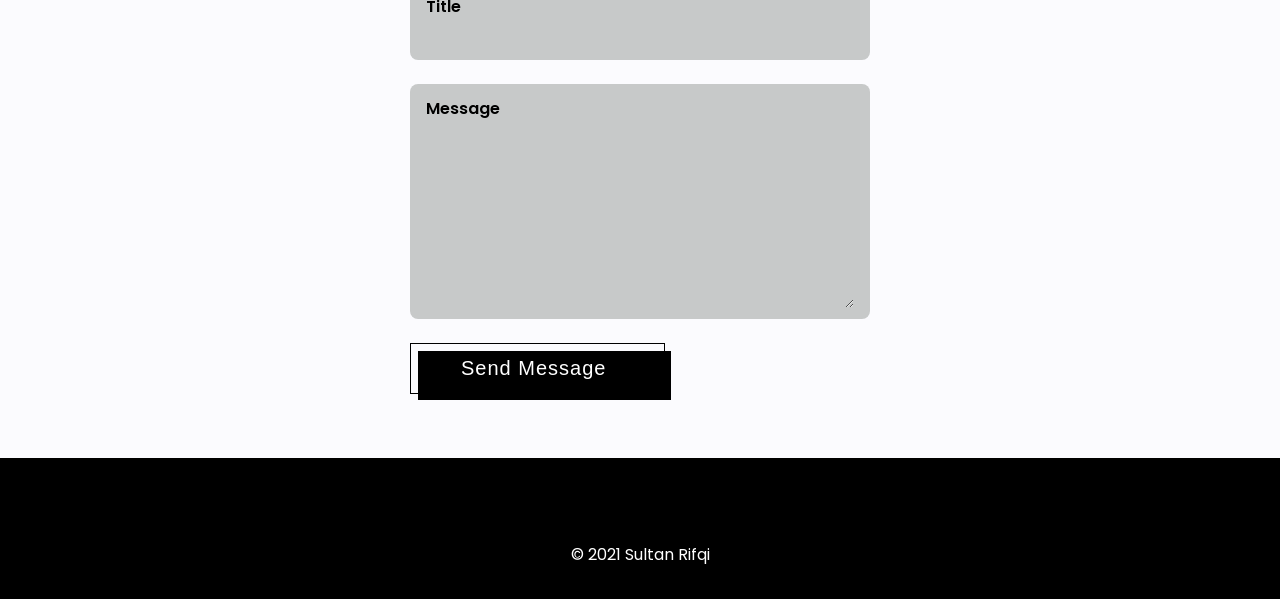
==== commit 37c22a8f: "fix: update cv and qualification" ====
--- a/index.html
+++ b/index.html
@@ -103,7 +103,8 @@
                             <h3 class="home_subtitle">Hey, I'm</h3>
                             <h1 class="home_title">Sultan Rifqi</h1>
                             <h3 class="home_job">Software Engineer 👨🏻‍💻</h3>
-                            <p class="home_description">Currently studying Computer Science as a final year student at <a class="ucl_link" href="https://www.ucl.ac.uk/" style="color: black; font-weight: 600;">University College London 🎓</a></p>
+                            <!-- <p class="home_description">Currently studying Computer Science as a final year student at <a class="ucl_link" href="https://www.ucl.ac.uk/" style="color: black; font-weight: 600;">University College London 🎓</a></p> -->
+                             <br>
                             <a href="#contact" class="special_button">
                                 Contact Me <i class="uil uil-comment button_icon"></i>
                             </a>
@@ -223,28 +224,42 @@
                                     <a href="https://www.ucl.ac.uk/computer-science/" target="_blank">
                                         <h3 class="education_title">University College London</h3>
                                     </a>
-                                    <span class="education_subtitle">BSc Computer Science with Crime & Security Engineering as Minor</span>
+                                    <span class="education_subtitle">MSc Software Systems Engineering</span>
+                                    <div class="education_calendar">
+                                        <i class="uil uil-calendar-alt"></i>
+                                        September 2024 - September 2025
+                                    </div>
+                                </div>
+
+                                <div>
+                                    <span class="education_rounder"></span>
+                                    <span class="education_line"></span>
+                                </div>
+                            </div>
+
+                            <!-- education 2 -->
+                            <div class="education_data">
+                                <div></div>
+
+                                <div>
+                                    <span class="education_rounder"></span>
+                                    <span class="education_line"></span>
+                                </div>
+
+                                <div>
+                                    <a href="https://www.ucl.ac.uk/computer-science/" target="_blank">
+                                        <h3 class="education_title">University College London</h3>
+                                    </a>
+                                    <span class="education_subtitle">BSc (Hons) Computer Science with Crime & Security Engineering as Minor</span>
                                     <div class="education_calendar">
                                         <i class="uil uil-calendar-alt"></i>
                                         September 2021 - June 2024
                                     </div>
                                 </div>
-
-                                <div>
-                                    <span class="education_rounder"></span>
-                                    <span class="education_line"></span>
-                                </div>
-                            </div>
-
-                            <!-- education 2 -->
-                            <div class="education_data">
-                                <div></div>
-
-                                <div>
-                                    <span class="education_rounder"></span>
-                                    <span class="education_line"></span>
-                                </div>
-
+                            </div>
+
+                            <!-- education 3 -->
+                            <div class="education_data">
                                 <div>
                                     <a href="https://warwick.ac.uk/study/ifp/" target="_blank">
                                         <h3 class="education_title">University of Warwick</h3>
@@ -255,10 +270,21 @@
                                         September 2020 - July 2021
                                     </div>
                                 </div>
-                            </div>
-
-                            <!-- education 3 -->
-                            <div class="education_data">
+
+                                <div>
+                                    <span class="education_rounder"></span>
+                                    <span class="education_line"></span>
+                                </div>
+                            </div>
+
+                            <!-- education 4 -->
+                            <div class="education_data">
+                                <div></div>
+
+                                <div>
+                                    <span class="education_rounder"></span>
+                                </div>
+
                                 <div>
                                     <a href="http://sman61jkt.sch.id/" target="_blank">
                                         <h3 class="education_title">SMAN 61 Jakarta</h3>
@@ -267,29 +293,6 @@
                                     <div class="education_calendar">
                                         <i class="uil uil-calendar-alt"></i>
                                         July 2017 - July 2020
-                                    </div>
-                                </div>
-
-                                <div>
-                                    <span class="education_rounder"></span>
-                                    <span class="education_line"></span>
-                                </div>
-                            </div>
-
-                            <!-- education 4 -->
-                            <div class="education_data">
-                                <div></div>
-
-                                <div>
-                                    <span class="education_rounder"></span>
-                                </div>
-
-                                <div>
-                                        <h3 class="education_title">Tokyo Indonesian School</h3>
-                                    <span class="education_subtitle">Primary Education</span>
-                                    <div class="education_calendar">
-                                        <i class="uil uil-calendar-alt"></i>
-                                        June 2012 - September 2014
                                     </div>
                                 </div>
                             </div>
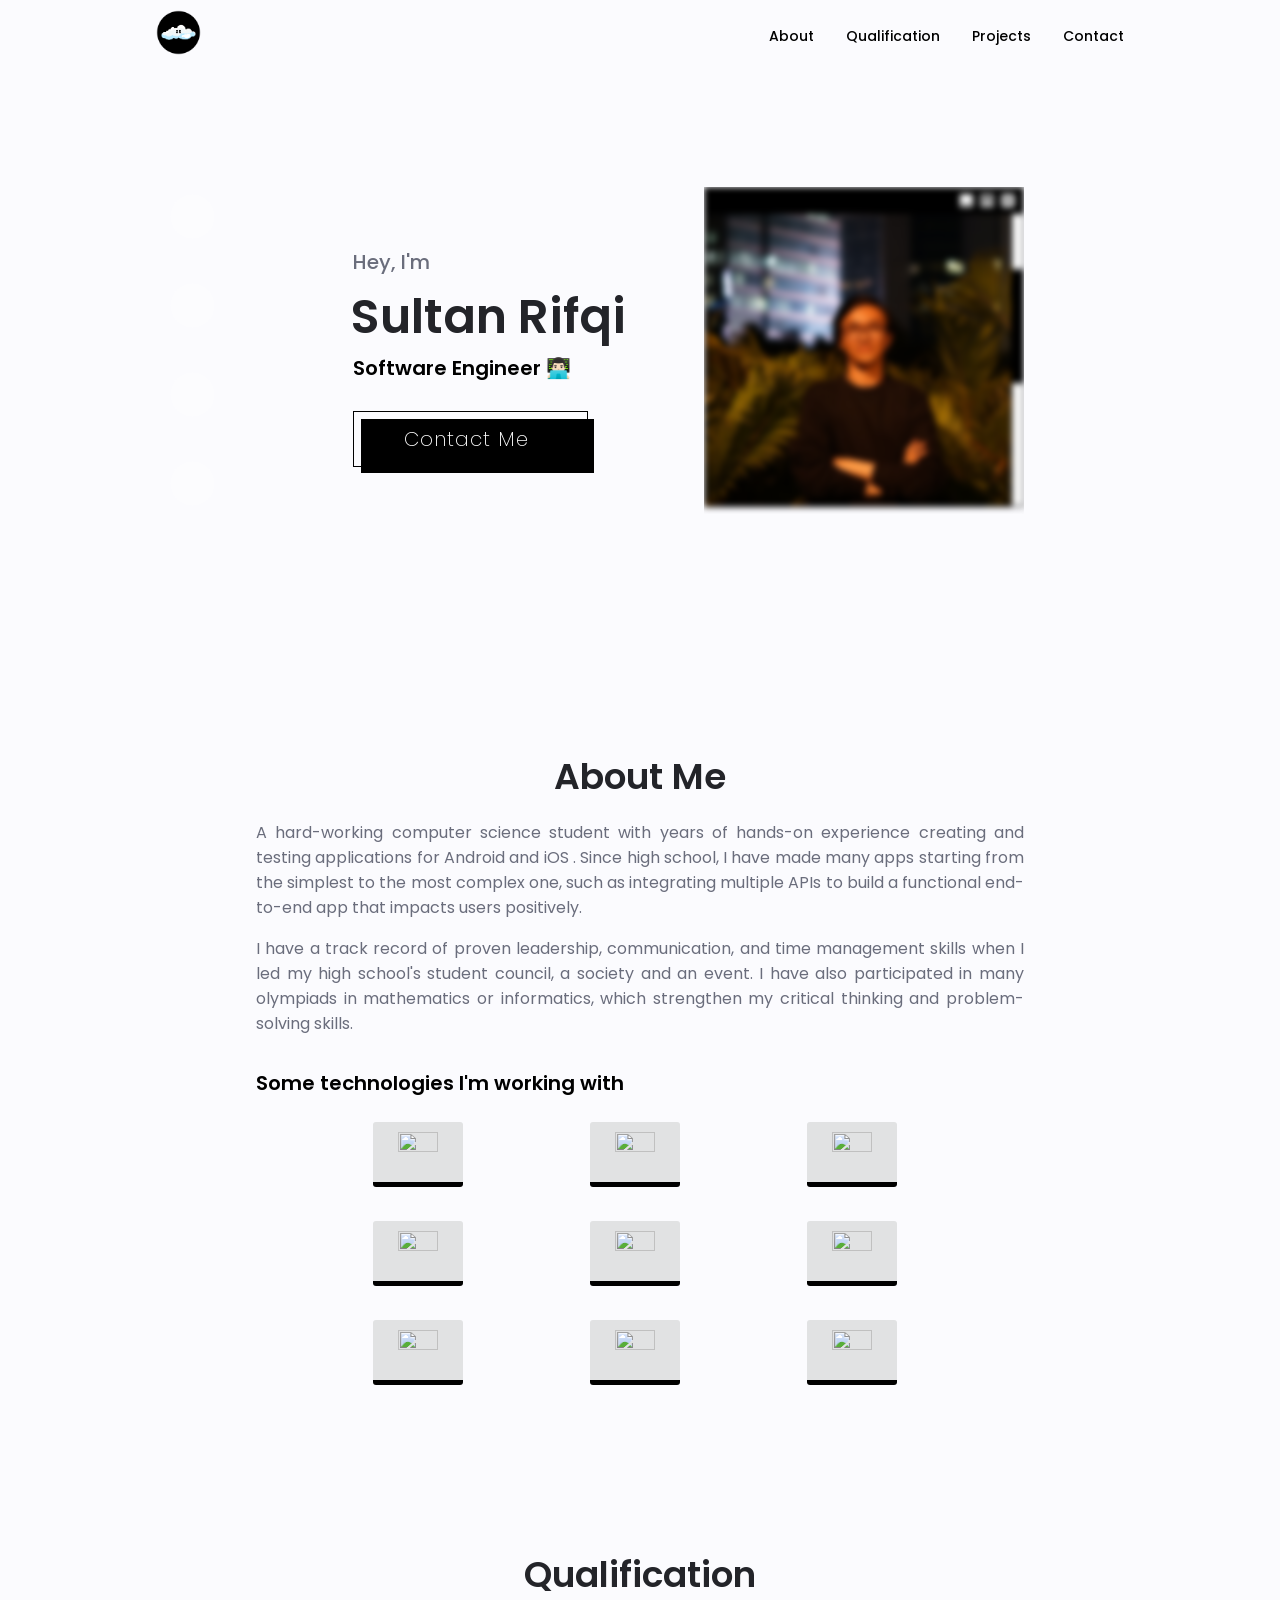
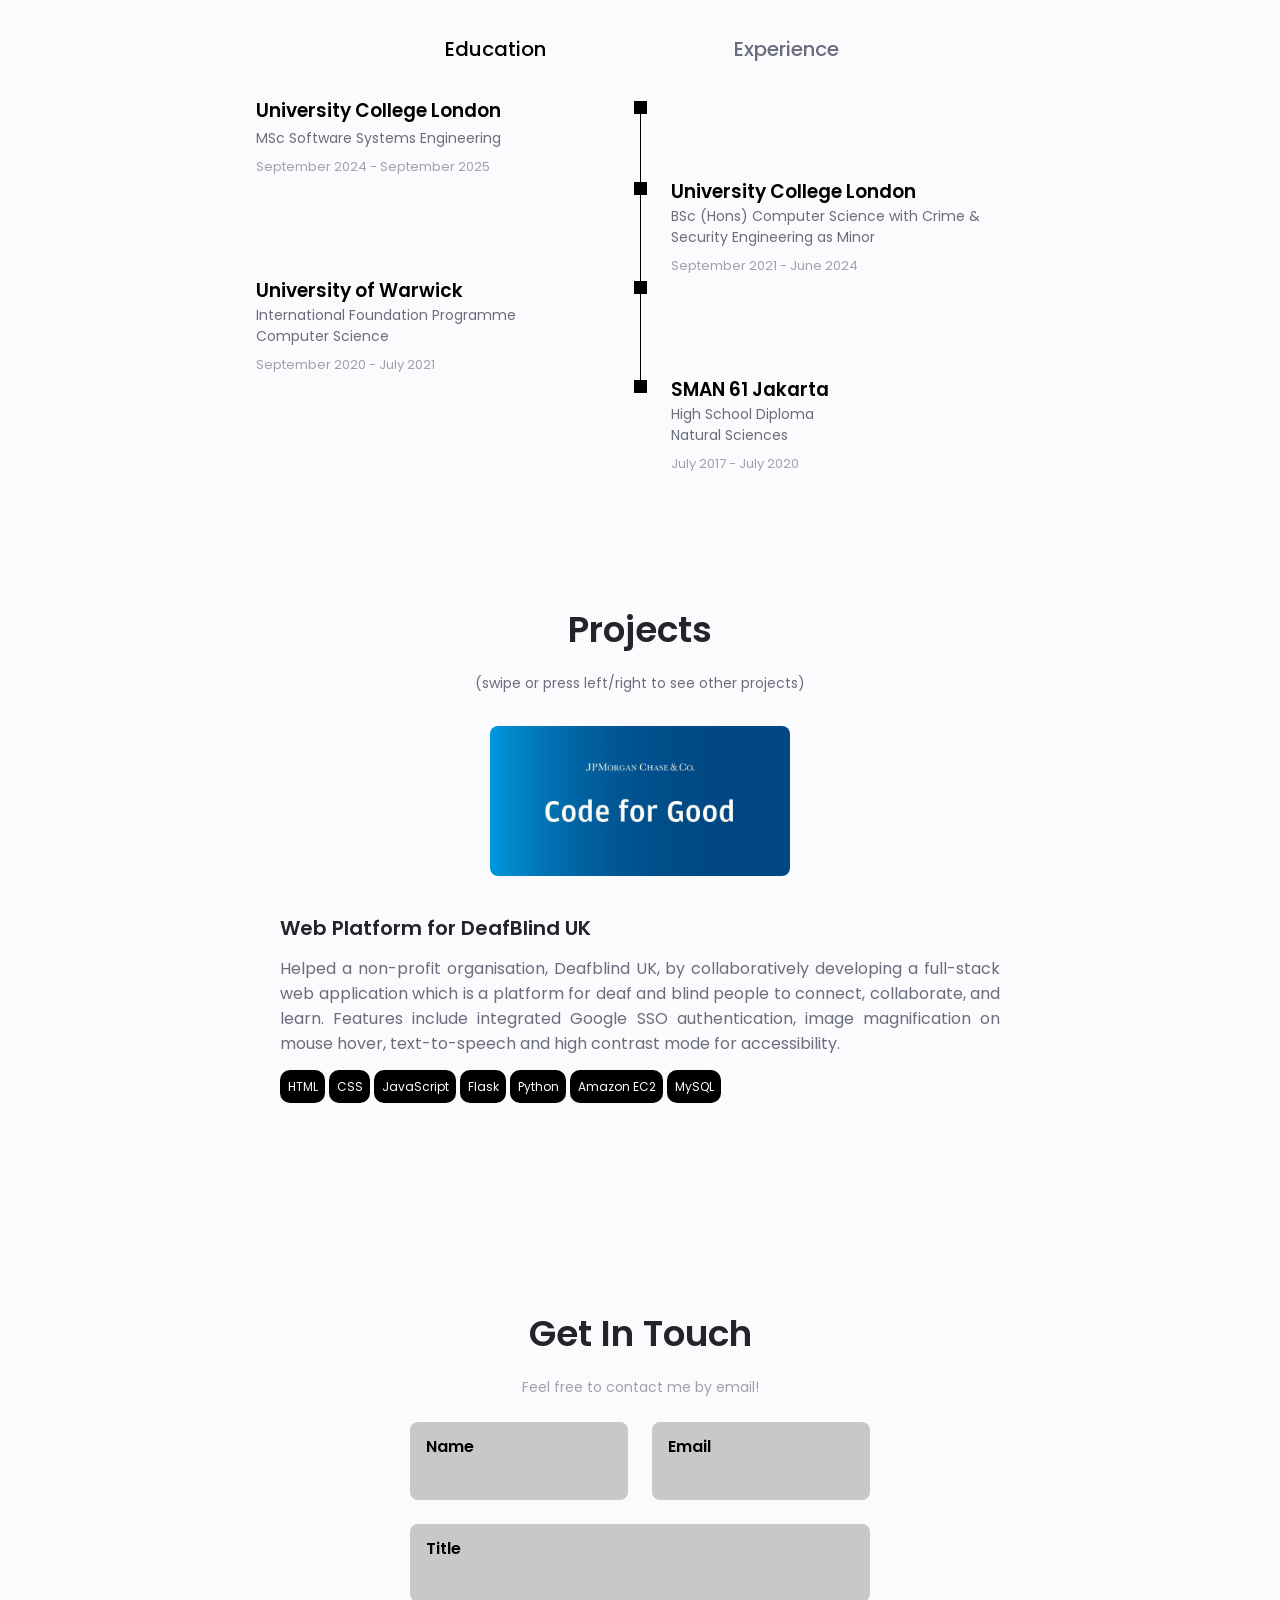
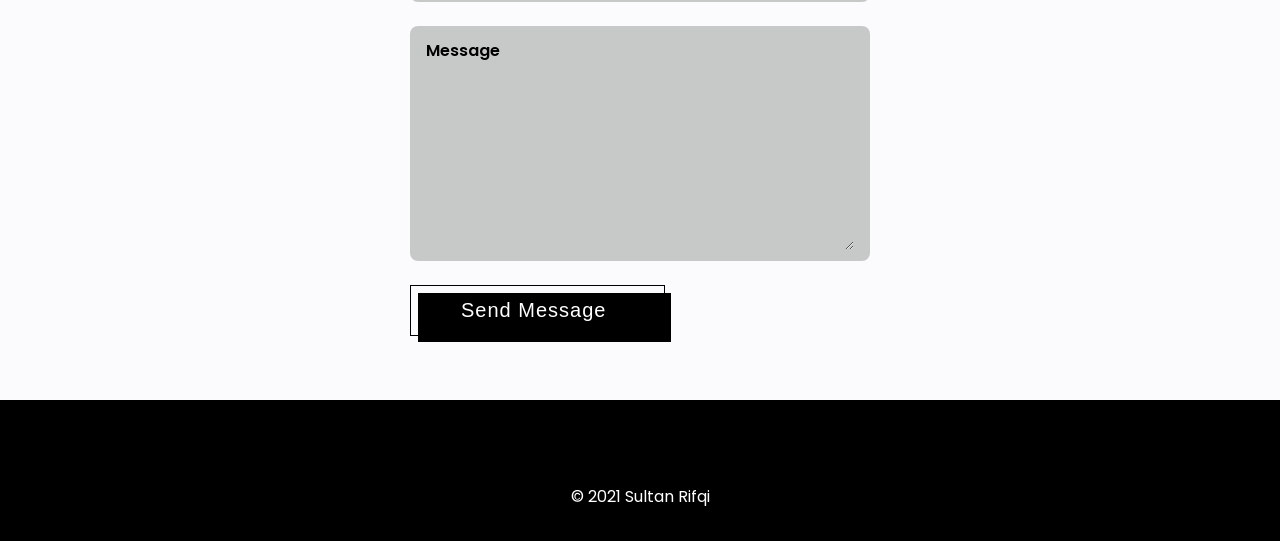
==== commit eb6f381c: "fix: remove cv from website" ====
--- a/index.html
+++ b/index.html
@@ -188,11 +188,11 @@
                             </div>
                         </div>
 
-                        <div class="about_buttons">
+                        <!-- <div class="about_buttons">
                             <a download="" href="assets/sultan_rifqi_cv.pdf" class="special_button">
                                 Download CV<i class="uil uil-file button_icon"></i>
                             </a>
-                        </div>
+                        </div> -->
                     </div>
                 </div>
             </section>
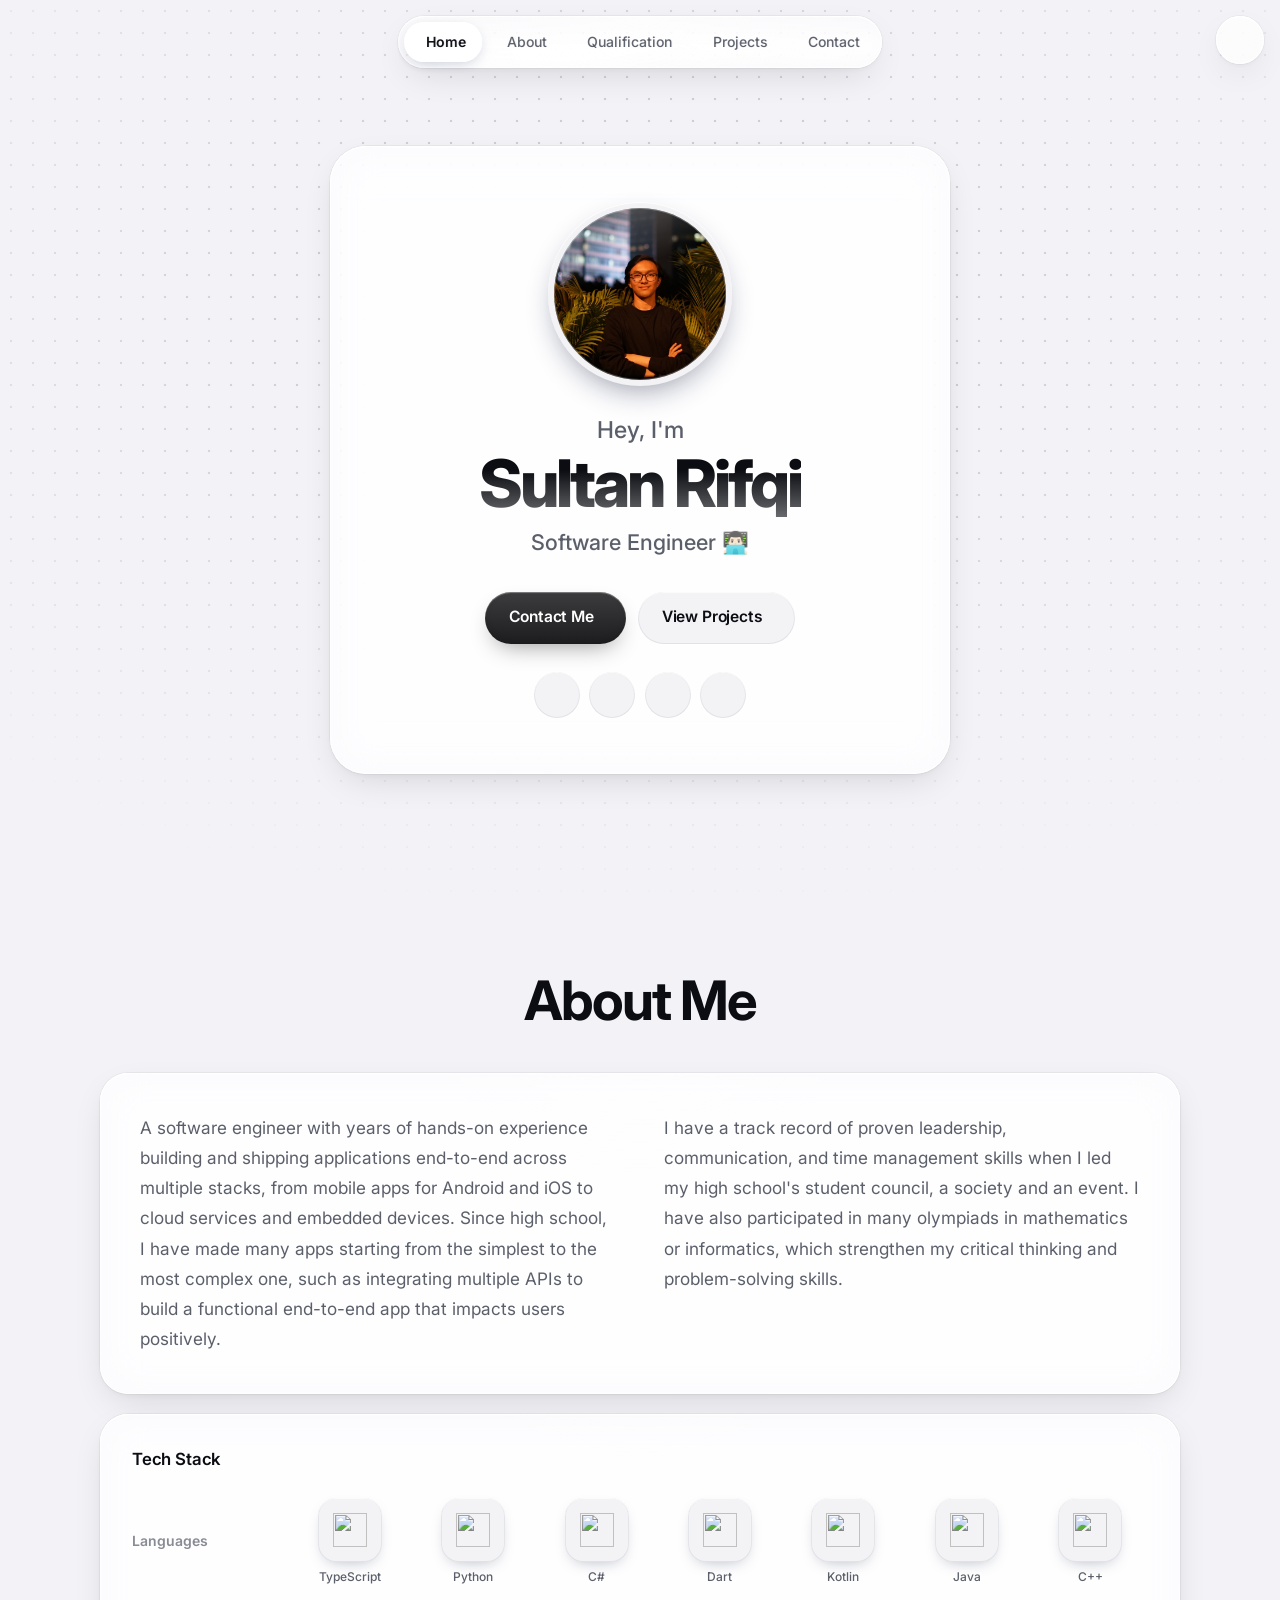
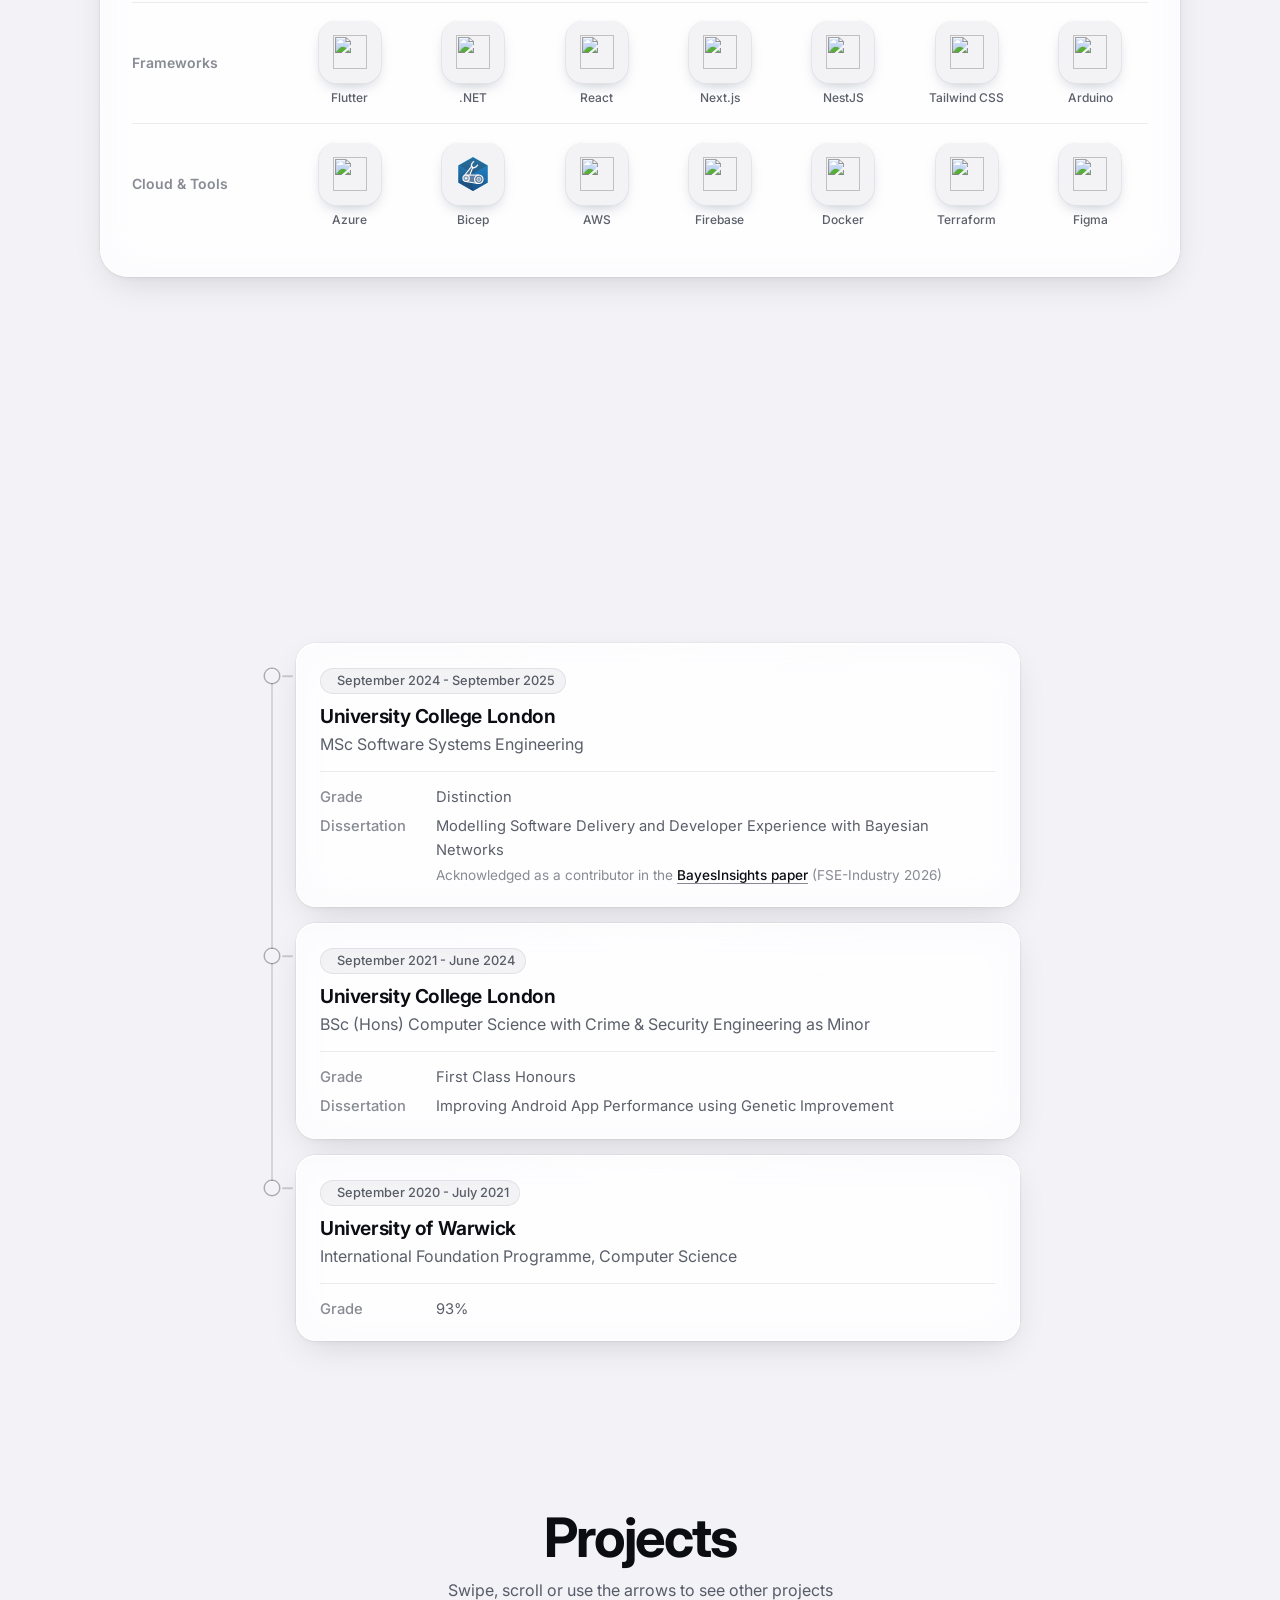
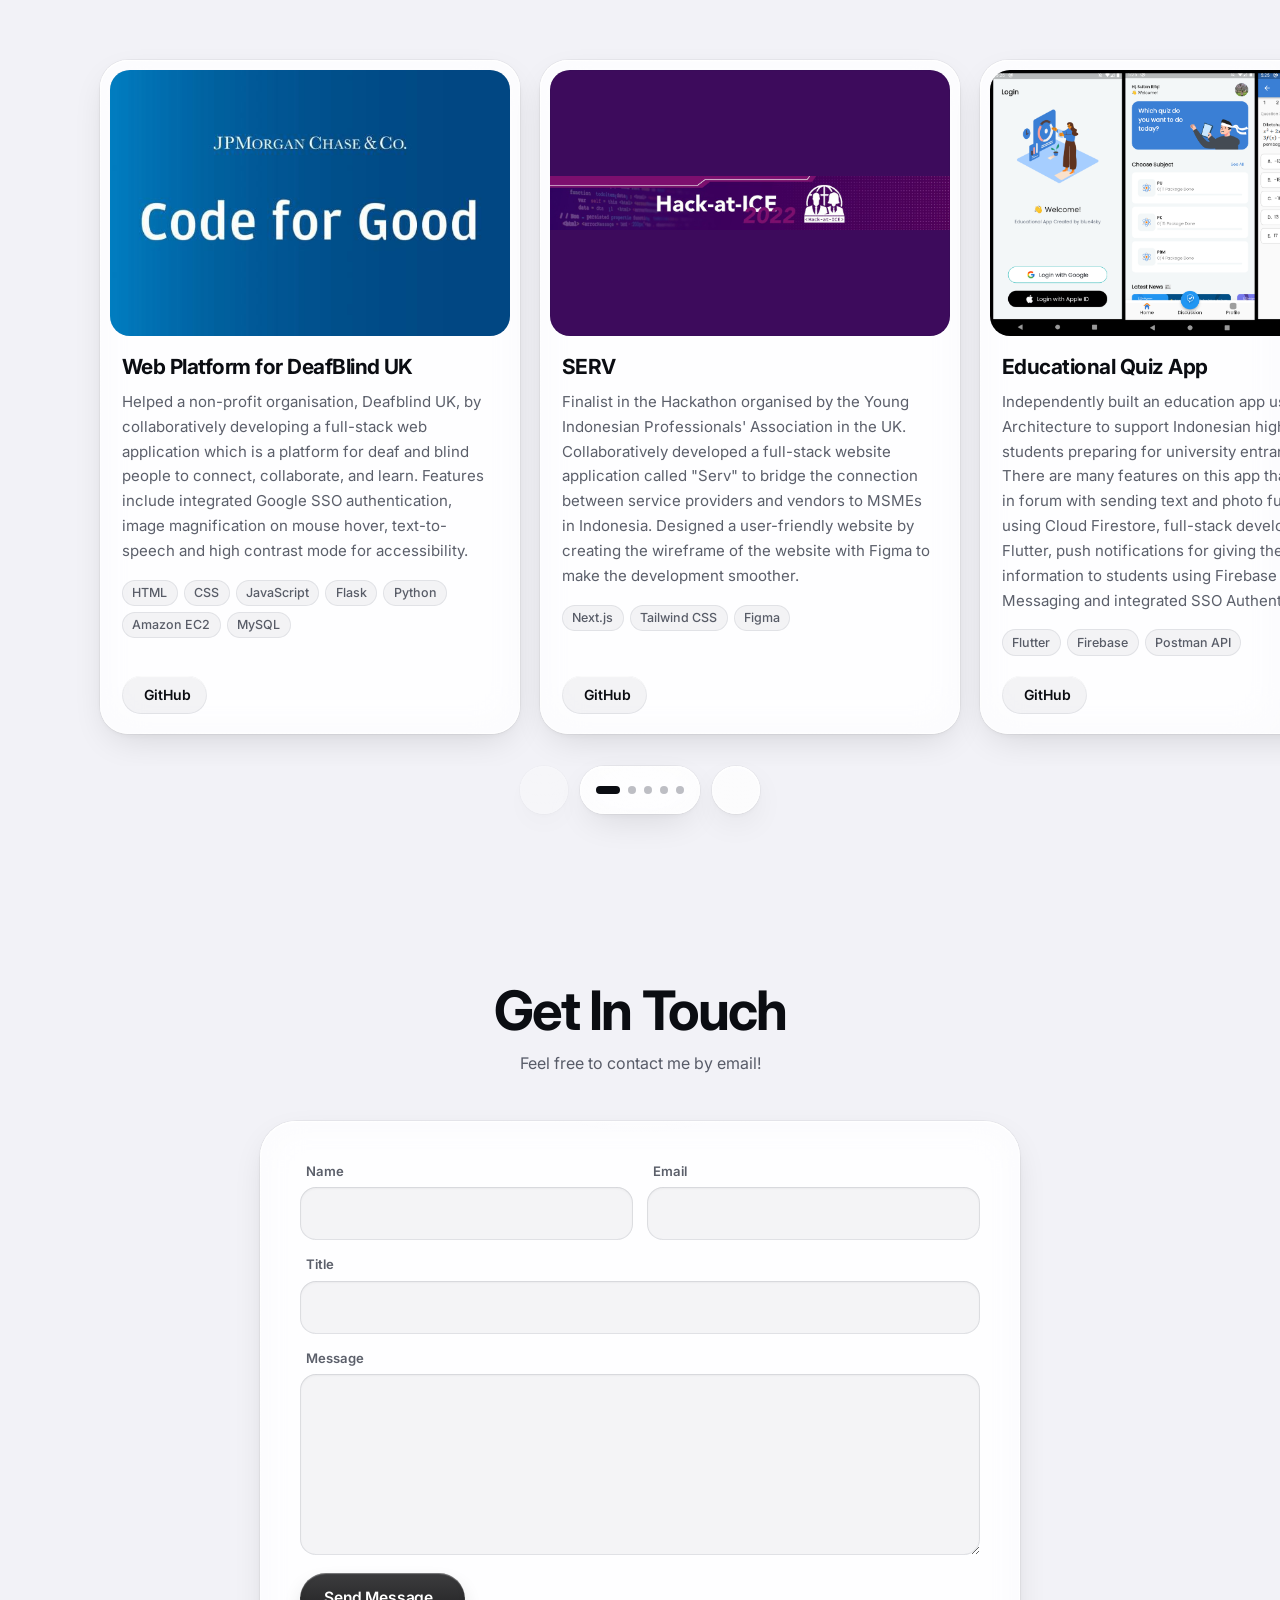
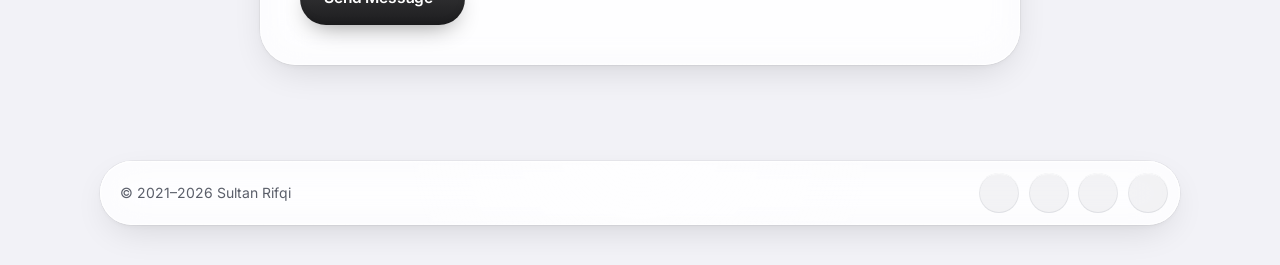
==== commit d01ce469: "feat: website version 3" ====
--- a/index.html
+++ b/index.html
@@ -2,669 +2,551 @@
 <html lang="en">
     <head>
         <meta charset="UTF-8">
-        <meta name="viewport" content="width=device-width, initial-scale=1.0">
+        <meta name="viewport" content="width=device-width, initial-scale=1.0, viewport-fit=cover">
+        <meta name="description" content="Sultan Rifqi, Software Engineer. Portfolio, experience and projects.">
+        <meta name="theme-color" content="#f2f2f7" media="(prefers-color-scheme: light)">
+        <meta name="theme-color" content="#000000" media="(prefers-color-scheme: dark)">
 
         <!-- Thumbnail -->
-        <meta property="og:image" content="mylogo.png">
-        <meta property="og:description" content="Computer Science Student at UCL">
         <meta property="og:title" content="Sultan Rifqi">
-
-        <!-- Unicons  -->
-        <link rel="stylesheet" href="https://unicons.iconscout.com/release/v4.0.0/css/line.css">
-        
-        <!-- Swiper Css -->
-        <link rel="stylesheet" href="css/swiper-bundle.min.css">
-        
+        <meta property="og:description" content="Software Engineer">
+        <meta property="og:image" content="https://blue4sky.github.io/mylogo.png">
+        <meta property="og:url" content="https://blue4sky.github.io/">
+
+        <title>Sultan Rifqi</title>
+
+        <!-- Apply saved theme before first paint -->
+        <script>
+            (function () {
+                var root = document.documentElement;
+                root.classList.add('js');
+                try {
+                    var theme = localStorage.getItem('theme');
+                    if (theme) root.dataset.theme = theme;
+                } catch (e) {}
+            })();
+        </script>
+
+        <!-- Fonts (Apple devices use SF Pro via the system stack, everyone else gets Inter) -->
+        <link rel="preconnect" href="https://fonts.googleapis.com">
+        <link rel="preconnect" href="https://fonts.gstatic.com" crossorigin>
+        <link rel="stylesheet" href="https://fonts.googleapis.com/css2?family=Inter:wght@400;500;600;700;800&display=swap">
+
+        <!-- Unicons -->
+        <link rel="stylesheet" href="https://cdn.jsdelivr.net/npm/@iconscout/unicons@4.0.8/css/line.css">
+
         <!-- Css -->
         <link rel="stylesheet" href="css/styles.css">
 
         <!-- Tab Logo -->
-        <link rel="shortcut icon" type="image/x-icon" href="mylogo.png" sizes="16px" />
-
-        <!-- Devicon -->
-        <link rel="stylesheet" href="https://cdn.jsdelivr.net/gh/devicons/devicon@v2.15.1/devicon.min.css">
-
-        <title>Sultan Rifqi</title>
+        <link rel="icon" type="image/png" href="mylogo.png">
+        <link rel="apple-touch-icon" href="mylogo.png">
     </head>
 
     <body>
-
-        <!-- Header -->
-        <header class="header" id="header">
-            <nav class="nav container">
-                <a href="#">
-                    <img src="mylogo.png" width="45px" height="45px" alt="">
-                </a>
-
-                <div class="nav_menu" id="nav-menu">
-                    <ul class="nav_list grid">                
-                        <li class="nav_item">
-                            <a href="#about" class="nav_link">
-                                <i class="uil uil-user-square nav_icon"></i> About
-                            </a>
-                        </li>
-                        <li class="nav_item">
-                            <a href="#qualification" class="nav_link">
-                                <i class="uil uil-graduation-cap nav_icon"></i> Qualification
-                            </a>
-                        </li>
-                        <li class="nav_item">
-                            <a href="#projects" class="nav_link">
-                                <i class="uil uil-lightbulb-alt nav_icon"></i> Projects
-                            </a>
-                        </li>
-                        <li class="nav_item">
-                            <a href="#contact" class="nav_link">
-                                <i class="uil uil-message nav_icon"></i> Contact
-                            </a>
-                        </li>
-                    </ul>
-                    <i class="uil uil-times nav_close" id="nav-close"></i> 
-                </div>
-
-                <div class="nav_toggle" id="nav-toggle">
-                    <i class="uil uil-apps"></i>
-                </div>
-            </nav>
-        </header>
-
-        <!-- Main -->
-        <main class="main">
+        <!-- Dot grid behind the glass -->
+        <div class="ambient" aria-hidden="true"></div>
+
+        <!-- Refraction filter, applied only in browsers that support SVG backdrop filters (Chromium) -->
+        <svg class="sr-only" aria-hidden="true" focusable="false">
+            <filter id="liquid-refraction" x="0" y="0" width="100%" height="100%" color-interpolation-filters="sRGB">
+                <feTurbulence type="fractalNoise" baseFrequency="0.006 0.012" numOctaves="2" seed="7" result="noise"/>
+                <feGaussianBlur in="noise" stdDeviation="2" result="soft"/>
+                <feDisplacementMap in="SourceGraphic" in2="soft" scale="38" xChannelSelector="R" yChannelSelector="G"/>
+            </filter>
+        </svg>
+
+        <!-- Navigation dock -->
+        <nav class="dock glass refract" id="dock" aria-label="Primary">
+            <span class="dock_lens" id="dock-lens" aria-hidden="true"></span>
+            <a href="#home" class="dock_link is-active" data-section="home">
+                <i class="uil uil-estate"></i><span>Home</span>
+            </a>
+            <a href="#about" class="dock_link" data-section="about">
+                <i class="uil uil-user"></i><span>About</span>
+            </a>
+            <a href="#qualification" class="dock_link" data-section="qualification">
+                <i class="uil uil-graduation-cap"></i><span>Qualification</span>
+            </a>
+            <a href="#projects" class="dock_link" data-section="projects">
+                <i class="uil uil-lightbulb-alt"></i><span>Projects</span>
+            </a>
+            <a href="#contact" class="dock_link" data-section="contact">
+                <i class="uil uil-message"></i><span>Contact</span>
+            </a>
+        </nav>
+
+        <button class="theme_toggle glass glass-button refract" id="theme-toggle" type="button" aria-label="Switch colour theme">
+            <i class="uil uil-moon theme_icon-dark"></i>
+            <i class="uil uil-sun theme_icon-light"></i>
+        </button>
+
+        <main>
 
             <!-- Home -->
-            <section class="home section" id="home">
-                <div class="home_container container grid">
-                    <div class="home_content grid">
-                        <div class="home_social">
-                            
-                            <a href="https://www.linkedin.com/in/sultan-rifqi/" target="_blank" class="home_social-icon">
-                                <i class="uil uil-linkedin"></i>
-                            </a>
-
-                            <a href="mailto:sultanrifqi.web@gmail.com" target="_blank" class="home_social-icon">
-                                <i class="uil uil-envelope-alt"></i>
-                            </a>
-
-                            <a href="https://github.com/blue4sky" target="_blank" class="home_social-icon">
-                                <i class="uil uil-github-alt"></i>
-                            </a>
-
-                            <a href="https://www.instagram.com/sultanrifqi4/" target="_blank" class="home_social-icon">
-                                <i class="uil uil-instagram"></i>
-                            </a>
-
-                        </div>
-
-                        <div class="home_img">
-                            <figure><img src="assets/img/profilepic.png" alt="" class="home_pic"/></figure>
-                        </div>
-
-                        <div class="home_data">
-                            <h3 class="home_subtitle">Hey, I'm</h3>
-                            <h1 class="home_title">Sultan Rifqi</h1>
-                            <h3 class="home_job">Software Engineer 👨🏻‍💻</h3>
-                            <!-- <p class="home_description">Currently studying Computer Science as a final year student at <a class="ucl_link" href="https://www.ucl.ac.uk/" style="color: black; font-weight: 600;">University College London 🎓</a></p> -->
-                             <br>
-                            <a href="#contact" class="special_button">
-                                Contact Me <i class="uil uil-comment button_icon"></i>
-                            </a>
-                        </div>
+            <section class="home" id="home">
+                <div class="home_card glass reveal">
+                    <div class="home_avatar">
+                        <img src="assets/img/avatar.jpg" alt="Portrait of Sultan Rifqi" width="600" height="600">
                     </div>
-                    
-                    <!-- Not Used -->
-                    <div class="home_scroll">
-                        <a href="#about" class="home_scroll-button button--flex">
-                            <!-- <i class="uil uil-mouse-alt home_scroll-mouse"></i>
-                            <span class="home_scroll-name">Scroll down</span>
-                            <i class="uil uil-arrow-down home_scroll-arrow"></i> -->
+
+                    <p class="home_subtitle">Hey, I'm</p>
+                    <h1 class="home_title">Sultan Rifqi</h1>
+                    <p class="home_job">Software Engineer 👨🏻‍💻</p>
+
+                    <div class="home_actions">
+                        <a href="#contact" class="button button-primary">
+                            Contact Me <i class="uil uil-comment"></i>
+                        </a>
+                        <a href="#projects" class="button button-glass glass-button">
+                            View Projects <i class="uil uil-arrow-right"></i>
+                        </a>
+                    </div>
+
+                    <div class="socials">
+                        <a href="https://www.linkedin.com/in/sultan-rifqi/" target="_blank" rel="noopener" class="social glass-button" aria-label="LinkedIn">
+                            <i class="uil uil-linkedin"></i>
+                        </a>
+                        <a href="mailto:sultanrifqi.web@gmail.com" class="social glass-button" aria-label="Email">
+                            <i class="uil uil-envelope-alt"></i>
+                        </a>
+                        <a href="https://github.com/blue4sky" target="_blank" rel="noopener" class="social glass-button" aria-label="GitHub">
+                            <i class="uil uil-github-alt"></i>
+                        </a>
+                        <a href="https://www.instagram.com/sultanrifqi4/" target="_blank" rel="noopener" class="social glass-button" aria-label="Instagram">
+                            <i class="uil uil-instagram"></i>
                         </a>
                     </div>
                 </div>
+
+                <a href="#about" class="home_scroll" aria-label="Scroll to About">
+                    <i class="uil uil-angle-down"></i>
+                </a>
             </section>
 
             <!-- About -->
-            <section class="about section" id="about">
-                <h2 class="section_title">About Me</h2>
-
-                <div class="about_container container grid">
-
-                    <div class="about_data">
-                        <p class="about_description1">
-                            A hard-working computer science student with years of hands-on experience creating and testing applications 
-                            for Android <i class="devicon-android-plain colored"></i> and iOS <i class="devicon-apple-original colored"></i>.
-                            Since high school, I have made many apps starting from the simplest to the most complex one, such as integrating multiple APIs to build a functional end-to-end app that impacts users positively.
+            <section class="section" id="about">
+                <header class="section_header reveal">
+                    <h2 class="section_title">About Me</h2>
+                </header>
+
+                <div class="about_grid">
+                    <article class="about_text glass reveal">
+                        <p>
+                            A software engineer with years of hands-on experience building and shipping applications end-to-end
+                            across multiple stacks, from mobile apps for Android and iOS to cloud services and embedded devices.
+                            Since high school, I have made many apps starting from the simplest to the most complex one, such as integrating
+                            multiple APIs to build a functional end-to-end app that impacts users positively.
                         </p>
-
-                        <p class="about_description2">
-                            I have a track record of proven leadership, communication, and time management skills 
-                            when I led my high school's student council, a society and an event. 
-                            I have also participated in many olympiads in mathematics or informatics, 
+                        <p>
+                            I have a track record of proven leadership, communication, and time management skills
+                            when I led my high school's student council, a society and an event.
+                            I have also participated in many olympiads in mathematics or informatics,
                             which strengthen my critical thinking and problem-solving skills.
                         </p>
-
-                        <p class="about_subtitle">
-                            Some technologies I'm working with
-                        </p>
-
-                        <div class="about_info">
-                            <div id="flutter_logo" class="big_box">
-                                <img class="programming_logo" src="https://cdn.jsdelivr.net/gh/devicons/devicon/icons/flutter/flutter-original.svg" height="40px" width="40px"/>
-                            </div>
-
-                            <div id="kotlin_logo" class="big_box">
-                                <img class="programming_logo" src="https://cdn.jsdelivr.net/gh/devicons/devicon/icons/kotlin/kotlin-original.svg" height="40px" width="40px"/>
-                            </div>
-
-                            <div id="python_logo" class="big_box">
-                                <img class="programming_logo" src="https://cdn.jsdelivr.net/gh/devicons/devicon/icons/python/python-original.svg" height="40px" width="40px"/>
+                    </article>
+
+                    <article class="about_tech glass reveal">
+                        <h3 class="card_title">Tech Stack</h3>
+                        <div class="tech_groups">
+                            <div class="tech_group">
+                                <h4 class="tech_group-label">Languages</h4>
+                                <ul class="tech_grid">
+                                    <li><a class="tech" href="https://www.typescriptlang.org/" target="_blank" rel="noopener">
+                                        <span class="tech_icon"><img src="https://cdn.jsdelivr.net/gh/devicons/devicon@v2.15.1/icons/typescript/typescript-original.svg" alt="" width="34" height="34" loading="lazy"></span>
+                                        <span class="tech_name">TypeScript</span>
+                                    </a></li>
+                                    <li><a class="tech" href="https://www.python.org/" target="_blank" rel="noopener">
+                                        <span class="tech_icon"><img src="https://cdn.jsdelivr.net/gh/devicons/devicon@v2.15.1/icons/python/python-original.svg" alt="" width="34" height="34" loading="lazy"></span>
+                                        <span class="tech_name">Python</span>
+                                    </a></li>
+                                    <li><a class="tech" href="https://learn.microsoft.com/en-us/dotnet/csharp/" target="_blank" rel="noopener">
+                                        <span class="tech_icon"><img src="https://cdn.jsdelivr.net/gh/devicons/devicon@v2.15.1/icons/csharp/csharp-original.svg" alt="" width="34" height="34" loading="lazy"></span>
+                                        <span class="tech_name">C#</span>
+                                    </a></li>
+                                    <li><a class="tech" href="https://dart.dev/" target="_blank" rel="noopener">
+                                        <span class="tech_icon"><img src="https://cdn.jsdelivr.net/gh/devicons/devicon@v2.15.1/icons/dart/dart-original.svg" alt="" width="34" height="34" loading="lazy"></span>
+                                        <span class="tech_name">Dart</span>
+                                    </a></li>
+                                    <li><a class="tech" href="https://kotlinlang.org/" target="_blank" rel="noopener">
+                                        <span class="tech_icon"><img src="https://cdn.jsdelivr.net/gh/devicons/devicon@v2.15.1/icons/kotlin/kotlin-original.svg" alt="" width="34" height="34" loading="lazy"></span>
+                                        <span class="tech_name">Kotlin</span>
+                                    </a></li>
+                                    <li><a class="tech" href="https://www.java.com/en/" target="_blank" rel="noopener">
+                                        <span class="tech_icon"><img src="https://cdn.jsdelivr.net/gh/devicons/devicon@v2.15.1/icons/java/java-original.svg" alt="" width="34" height="34" loading="lazy"></span>
+                                        <span class="tech_name">Java</span>
+                                    </a></li>
+                                    <li><a class="tech" href="https://isocpp.org/" target="_blank" rel="noopener">
+                                        <span class="tech_icon"><img src="https://cdn.jsdelivr.net/gh/devicons/devicon@v2.15.1/icons/cplusplus/cplusplus-original.svg" alt="" width="34" height="34" loading="lazy"></span>
+                                        <span class="tech_name">C++</span>
+                                    </a></li>
+                                </ul>
+                            </div>
+                            <div class="tech_group">
+                                <h4 class="tech_group-label">Frameworks</h4>
+                                <ul class="tech_grid">
+                                    <li><a class="tech" href="https://flutter.dev/" target="_blank" rel="noopener">
+                                        <span class="tech_icon"><img src="https://cdn.jsdelivr.net/gh/devicons/devicon@v2.15.1/icons/flutter/flutter-original.svg" alt="" width="34" height="34" loading="lazy"></span>
+                                        <span class="tech_name">Flutter</span>
+                                    </a></li>
+                                    <li><a class="tech" href="https://dotnet.microsoft.com/" target="_blank" rel="noopener">
+                                        <span class="tech_icon"><img src="https://cdn.jsdelivr.net/gh/devicons/devicon@v2.15.1/icons/dotnetcore/dotnetcore-original.svg" alt="" width="34" height="34" loading="lazy"></span>
+                                        <span class="tech_name">.NET</span>
+                                    </a></li>
+                                    <li><a class="tech" href="https://react.dev/" target="_blank" rel="noopener">
+                                        <span class="tech_icon"><img src="https://cdn.jsdelivr.net/gh/devicons/devicon@v2.15.1/icons/react/react-original.svg" alt="" width="34" height="34" loading="lazy"></span>
+                                        <span class="tech_name">React</span>
+                                    </a></li>
+                                    <li><a class="tech" href="https://nextjs.org/" target="_blank" rel="noopener">
+                                        <span class="tech_icon tech_icon-adaptive"><img src="https://cdn.jsdelivr.net/gh/devicons/devicon@v2.15.1/icons/nextjs/nextjs-original.svg" alt="" width="34" height="34" loading="lazy"></span>
+                                        <span class="tech_name">Next.js</span>
+                                    </a></li>
+                                    <li><a class="tech" href="https://nestjs.com/" target="_blank" rel="noopener">
+                                        <span class="tech_icon"><img src="https://cdn.jsdelivr.net/gh/devicons/devicon@v2.15.1/icons/nestjs/nestjs-plain.svg" alt="" width="34" height="34" loading="lazy"></span>
+                                        <span class="tech_name">NestJS</span>
+                                    </a></li>
+                                    <li><a class="tech" href="https://tailwindcss.com/" target="_blank" rel="noopener">
+                                        <span class="tech_icon"><img src="https://cdn.jsdelivr.net/gh/devicons/devicon@v2.15.1/icons/tailwindcss/tailwindcss-plain.svg" alt="" width="34" height="34" loading="lazy"></span>
+                                        <span class="tech_name">Tailwind CSS</span>
+                                    </a></li>
+                                    <li><a class="tech" href="https://www.arduino.cc/" target="_blank" rel="noopener">
+                                        <span class="tech_icon"><img src="https://cdn.jsdelivr.net/gh/devicons/devicon@v2.15.1/icons/arduino/arduino-original.svg" alt="" width="34" height="34" loading="lazy"></span>
+                                        <span class="tech_name">Arduino</span>
+                                    </a></li>
+                                </ul>
+                            </div>
+                            <div class="tech_group">
+                                <h4 class="tech_group-label">Cloud &amp; Tools</h4>
+                                <ul class="tech_grid">
+                                    <li><a class="tech" href="https://azure.microsoft.com/" target="_blank" rel="noopener">
+                                        <span class="tech_icon"><img src="https://cdn.jsdelivr.net/gh/devicons/devicon@v2.15.1/icons/azure/azure-original.svg" alt="" width="34" height="34" loading="lazy"></span>
+                                        <span class="tech_name">Azure</span>
+                                    </a></li>
+                                    <li><a class="tech" href="https://learn.microsoft.com/en-us/azure/azure-resource-manager/bicep/" target="_blank" rel="noopener">
+                                        <span class="tech_icon"><img src="assets/img/bicep.svg" alt="" width="34" height="34" loading="lazy"></span>
+                                        <span class="tech_name">Bicep</span>
+                                    </a></li>
+                                    <li><a class="tech" href="https://aws.amazon.com/" target="_blank" rel="noopener">
+                                        <span class="tech_icon tech_icon-adaptive"><img src="https://cdn.jsdelivr.net/gh/devicons/devicon@v2.16.0/icons/amazonwebservices/amazonwebservices-original-wordmark.svg" alt="" width="34" height="34" loading="lazy"></span>
+                                        <span class="tech_name">AWS</span>
+                                    </a></li>
+                                    <li><a class="tech" href="https://firebase.google.com/" target="_blank" rel="noopener">
+                                        <span class="tech_icon"><img src="https://cdn.jsdelivr.net/gh/devicons/devicon@v2.15.1/icons/firebase/firebase-plain.svg" alt="" width="34" height="34" loading="lazy"></span>
+                                        <span class="tech_name">Firebase</span>
+                                    </a></li>
+                                    <li><a class="tech" href="https://www.docker.com/" target="_blank" rel="noopener">
+                                        <span class="tech_icon"><img src="https://cdn.jsdelivr.net/gh/devicons/devicon@v2.15.1/icons/docker/docker-original.svg" alt="" width="34" height="34" loading="lazy"></span>
+                                        <span class="tech_name">Docker</span>
+                                    </a></li>
+                                    <li><a class="tech" href="https://www.terraform.io/" target="_blank" rel="noopener">
+                                        <span class="tech_icon"><img src="https://cdn.jsdelivr.net/gh/devicons/devicon@v2.15.1/icons/terraform/terraform-original.svg" alt="" width="34" height="34" loading="lazy"></span>
+                                        <span class="tech_name">Terraform</span>
+                                    </a></li>
+                                    <li><a class="tech" href="https://www.figma.com/" target="_blank" rel="noopener">
+                                        <span class="tech_icon"><img src="https://cdn.jsdelivr.net/gh/devicons/devicon@v2.15.1/icons/figma/figma-original.svg" alt="" width="34" height="34" loading="lazy"></span>
+                                        <span class="tech_name">Figma</span>
+                                    </a></li>
+                                </ul>
                             </div>
                         </div>
-
-                        <div class="about_info">
-                            <div id="java_logo" class="big_box">
-                                    <img class="programming_logo" src="https://cdn.jsdelivr.net/gh/devicons/devicon/icons/java/java-original.svg" height="40px" width="40px"/>
-                            </div>
-
-                            <div id="firebase_logo" class="big_box">
-                                <img class="programming_logo" src="https://cdn.jsdelivr.net/gh/devicons/devicon/icons/firebase/firebase-plain.svg" height="40px" width="40px"/>
-                            </div>
-
-                            <div id="studio_logo" class="big_box">
-                                <img class="programming_logo" src="https://cdn.jsdelivr.net/gh/devicons/devicon/icons/androidstudio/androidstudio-original.svg" height="40px" width="40px"/>
-                            </div>
-                        </div>
-
-                        <div class="about_info">
-                            <div id="figma_logo" class="big_box">
-                                    <img class="programming_logo" src="https://cdn.jsdelivr.net/gh/devicons/devicon/icons/figma/figma-original.svg" height="40px" width="40px"/>
-                            </div>
-
-                            <div id="react_logo" class="big_box">
-                                <img class="programming_logo" src="https://cdn.jsdelivr.net/gh/devicons/devicon/icons/react/react-original.svg" height="40px" width="40px"/>
-                            </div>
-
-                            <div id="javascript_logo" class="big_box">
-                                <img class="programming_logo" src="https://cdn.jsdelivr.net/gh/devicons/devicon/icons/javascript/javascript-original.svg" height="40px" width="40px"/>
-                            </div>
-                        </div>
-
-                        <!-- <div class="about_buttons">
-                            <a download="" href="assets/sultan_rifqi_cv.pdf" class="special_button">
-                                Download CV<i class="uil uil-file button_icon"></i>
-                            </a>
-                        </div> -->
-                    </div>
+                    </article>
                 </div>
             </section>
 
             <!-- Qualification -->
-            <section class="qualification section" id="qualification">
-                <h2 class="section_title">Qualification</h2>
-                <span class="section_subtitle"></span>
-
-                <div class="qualification_container container">
-                    <div class="qualification_tabs">
-                        <div class="qualification_button button--flex qualification_active" data-target='#education'>
-                            <i class="uil uil-graduation-cap qualification_icon"></i>
-                            Education
-                        </div>
-
-                        <div class="qualification_button button--flex" data-target='#work'>
-                            <i class="uil uil-briefcase-alt qualification_icon"></i>
-                            Experience
-                        </div>
-                    </div>
-
-                    <div class="qualification_section">
-                        <!-- Education -->
-                        <div class="qualification_content qualification_active" data-content id="education">
-                            <!-- education 1 -->
-                            <div class="education_data">
-                                <div>
-                                    <a href="https://www.ucl.ac.uk/computer-science/" target="_blank">
-                                        <h3 class="education_title">University College London</h3>
-                                    </a>
-                                    <span class="education_subtitle">MSc Software Systems Engineering</span>
-                                    <div class="education_calendar">
-                                        <i class="uil uil-calendar-alt"></i>
-                                        September 2024 - September 2025
-                                    </div>
-                                </div>
-
-                                <div>
-                                    <span class="education_rounder"></span>
-                                    <span class="education_line"></span>
-                                </div>
-                            </div>
-
-                            <!-- education 2 -->
-                            <div class="education_data">
-                                <div></div>
-
-                                <div>
-                                    <span class="education_rounder"></span>
-                                    <span class="education_line"></span>
-                                </div>
-
-                                <div>
-                                    <a href="https://www.ucl.ac.uk/computer-science/" target="_blank">
-                                        <h3 class="education_title">University College London</h3>
-                                    </a>
-                                    <span class="education_subtitle">BSc (Hons) Computer Science with Crime & Security Engineering as Minor</span>
-                                    <div class="education_calendar">
-                                        <i class="uil uil-calendar-alt"></i>
-                                        September 2021 - June 2024
-                                    </div>
-                                </div>
-                            </div>
-
-                            <!-- education 3 -->
-                            <div class="education_data">
-                                <div>
-                                    <a href="https://warwick.ac.uk/study/ifp/" target="_blank">
-                                        <h3 class="education_title">University of Warwick</h3>
-                                    </a>
-                                    <span class="education_subtitle">International Foundation Programme <br> Computer Science</span>
-                                    <div class="education_calendar">
-                                        <i class="uil uil-calendar-alt"></i>
-                                        September 2020 - July 2021
-                                    </div>
-                                </div>
-
-                                <div>
-                                    <span class="education_rounder"></span>
-                                    <span class="education_line"></span>
-                                </div>
-                            </div>
-
-                            <!-- education 4 -->
-                            <div class="education_data">
-                                <div></div>
-
-                                <div>
-                                    <span class="education_rounder"></span>
-                                </div>
-
-                                <div>
-                                    <a href="http://sman61jkt.sch.id/" target="_blank">
-                                        <h3 class="education_title">SMAN 61 Jakarta</h3>
-                                    </a>
-                                    <span class="education_subtitle">High School Diploma <br> Natural Sciences</span>
-                                    <div class="education_calendar">
-                                        <i class="uil uil-calendar-alt"></i>
-                                        July 2017 - July 2020
-                                    </div>
-                                </div>
-                            </div>
-                        </div>
-
-                        <!-- Experirience -->
-                        <div class="qualification_content" data-content id="work">
-                            <!-- Experience 1 -->
-                            <div class="education_data">
-                                <div>
-                                    <a href="https://www.butterfly-air.com/" target="_blank">
-                                        <h3 class="education_title">Butterfly Air</h3>
-                                    </a>
-                                    <span class="education_subtitle">Mobile Application Developer</span>
-                                    <div class="education_calendar">
-                                        <i class="uil uil-calendar-alt"></i>
-                                        January 2024 - Present
-                                    </div>
-                                </div>
-
-                                <div>
-                                    <span class="education_rounder"></span>
-                                    <span class="education_line"></span>
-                                </div>
-                            </div>
-
-                            <!-- Experience 2 -->
-                            <div class="education_data">
-                                <div></div>
-
-                                <div>
-                                    <span class="education_rounder"></span>
-                                    <span class="education_line"></span>
-                                </div>
-
-                                <div>
-                                    <a href="https://www.butterfly-air.com/" target="_blank">
-                                        <h3 class="education_title">Butterfly Air</h3>
-                                    </a>
-                                    <span class="education_subtitle">Mobile Application Developer Intern</span>
-                                    <div class="education_calendar">
-                                        <i class="uil uil-calendar-alt"></i>
-                                        July 2023 - September 2023
-                                    </div>
-                                </div>
-                            </div>
-
-                            <!-- Experience 3 -->
-                            <div class="education_data">
-                                <div>
-                                    <h3 class="education_title">Valley</h3>
-                                    <span class="education_subtitle">Mobile Application Developer</span>
-                                    <div class="education_calendar">
-                                        <i class="uil uil-calendar-alt"></i>
-                                        December 2022 - September 2023
-                                    </div>
-                                </div>
-
-                                <div>
-                                    <span class="education_rounder"></span>
-                                    <span class="education_line"></span>
-                                </div>
-                            </div>
-
-                            <!-- Experience 4 -->
-                            <div class="education_data">
-                                <div></div>
-
-                                <div>
-                                    <span class="education_rounder"></span>
-                                    <span class="education_line"></span>
-                                </div>
-
-                                <div>
-                                    <a href="https://careers.jpmorgan.com/in/en/students/programs/code-for-good" target="_blank">
-                                        <h3 class="education_title">Code for Good</h3>
-                                    </a>
-                                    <span class="education_subtitle">Hackathon by JPMorgan Chase & Co.</span>
-                                    <div class="education_calendar">
-                                        <i class="uil uil-calendar-alt"></i>
-                                        28 October 2022 - 29 October 2022
-                                    </div>
-                                </div>
-                            </div>
-
-                            <!-- Experience 5 -->
-                            <div class="education_data">
-                                <div>
-                                    <a href="https://hack-at-ice-2022.devpost.com/" target="_blank">
-                                        <h3 class="education_title">Hack-at-ICE</h3>
-                                    </a>
-                                    <span class="education_subtitle">Hackathon by Young Indonesian Professionals' Association (YIPA) - UK</span>
-                                    <div class="education_calendar">
-                                        <i class="uil uil-calendar-alt"></i>
-                                        1 October 2022 - 2 October 2022
-                                    </div>
-                                </div>
-
-                                <div>
-                                    <span class="education_rounder"></span>
-                                </div>
-                        </div>
-                    </div>
+            <section class="section" id="qualification">
+                <header class="section_header reveal">
+                    <h2 class="section_title">Qualification</h2>
+                </header>
+
+                <div class="segmented glass reveal" role="tablist" aria-label="Qualification type" id="qualification-tabs">
+                    <span class="segmented_thumb" aria-hidden="true"></span>
+                    <button class="segmented_option is-active" role="tab" aria-selected="true" aria-controls="education" id="tab-education" type="button">
+                        <i class="uil uil-graduation-cap"></i> Education
+                    </button>
+                    <button class="segmented_option" role="tab" aria-selected="false" aria-controls="work" id="tab-work" type="button" tabindex="-1">
+                        <i class="uil uil-briefcase-alt"></i> Experience
+                    </button>
                 </div>
+
+                <!-- Education -->
+                <ol class="timeline is-active" role="tabpanel" id="education" aria-labelledby="tab-education">
+                    <li class="timeline_item glass">
+                        <span class="timeline_date"><i class="uil uil-calendar-alt"></i> September 2024 - September 2025</span>
+                        <h3 class="timeline_title">
+                            <a href="https://www.ucl.ac.uk/computer-science/" target="_blank" rel="noopener">University College London <i class="uil uil-arrow-up-right"></i></a>
+                        </h3>
+                        <p class="timeline_subtitle">MSc Software Systems Engineering</p>
+                        <dl class="timeline_details">
+                            <div><dt>Grade</dt><dd>Distinction</dd></div>
+                            <div><dt>Dissertation</dt><dd>
+                                Modelling Software Delivery and Developer Experience with Bayesian Networks
+                                <span class="timeline_note">Acknowledged as a contributor in the <a class="timeline_link" href="https://arxiv.org/abs/2603.29929" target="_blank" rel="noopener">BayesInsights paper<i class="uil uil-arrow-up-right"></i></a> (FSE-Industry 2026)</span>
+                            </dd></div>
+                        </dl>
+                    </li>
+                    <li class="timeline_item glass">
+                        <span class="timeline_date"><i class="uil uil-calendar-alt"></i> September 2021 - June 2024</span>
+                        <h3 class="timeline_title">
+                            <a href="https://www.ucl.ac.uk/computer-science/" target="_blank" rel="noopener">University College London <i class="uil uil-arrow-up-right"></i></a>
+                        </h3>
+                        <p class="timeline_subtitle">BSc (Hons) Computer Science with Crime &amp; Security Engineering as Minor</p>
+                        <dl class="timeline_details">
+                            <div><dt>Grade</dt><dd>First Class Honours</dd></div>
+                            <div><dt>Dissertation</dt><dd>Improving Android App Performance using Genetic Improvement</dd></div>
+                        </dl>
+                    </li>
+                    <li class="timeline_item glass">
+                        <span class="timeline_date"><i class="uil uil-calendar-alt"></i> September 2020 - July 2021</span>
+                        <h3 class="timeline_title">
+                            <a href="https://warwick.ac.uk/study/ifp/" target="_blank" rel="noopener">University of Warwick <i class="uil uil-arrow-up-right"></i></a>
+                        </h3>
+                        <p class="timeline_subtitle">International Foundation Programme, Computer Science</p>
+                        <dl class="timeline_details">
+                            <div><dt>Grade</dt><dd>93%</dd></div>
+                        </dl>
+                    </li>
+                </ol>
+
+                <!-- Experience -->
+                <ol class="timeline" role="tabpanel" id="work" aria-labelledby="tab-work" hidden>
+                    <li class="timeline_item glass" data-current>
+                        <span class="timeline_date"><i class="uil uil-calendar-alt"></i> January 2024 - Present</span>
+                        <h3 class="timeline_title">
+                            <a href="https://www.butterfly-air.com/" target="_blank" rel="noopener">Butterfly Air <i class="uil uil-arrow-up-right"></i></a>
+                        </h3>
+                        <p class="timeline_subtitle">Software Engineer</p>
+                        <dl class="timeline_details">
+                            <div><dt>Full-time</dt><dd>October 2025 - Present</dd></div>
+                            <div><dt>Part-time</dt><dd>January 2024 - September 2025</dd></div>
+                        </dl>
+                    </li>
+                    <li class="timeline_item glass">
+                        <span class="timeline_date"><i class="uil uil-calendar-alt"></i> June 2025 - September 2025</span>
+                        <h3 class="timeline_title">
+                            <a href="https://www.bloomberg.com/company/" target="_blank" rel="noopener">Bloomberg <i class="uil uil-arrow-up-right"></i></a>
+                        </h3>
+                        <p class="timeline_subtitle">Software Engineer · Contract</p>
+                        <span class="timeline_note">Part of MSc Software Systems Engineering at UCL</span>
+                    </li>
+                    <li class="timeline_item glass">
+                        <span class="timeline_date"><i class="uil uil-calendar-alt"></i> May 2025 - July 2025</span>
+                        <h3 class="timeline_title">Indonesian Scholars International Convention</h3>
+                        <p class="timeline_subtitle">Head of Information Technology · Volunteering</p>
+                    </li>
+                    <li class="timeline_item glass">
+                        <span class="timeline_date"><i class="uil uil-calendar-alt"></i> July 2023 - September 2023</span>
+                        <h3 class="timeline_title">
+                            <a href="https://www.butterfly-air.com/" target="_blank" rel="noopener">Butterfly Air <i class="uil uil-arrow-up-right"></i></a>
+                        </h3>
+                        <p class="timeline_subtitle">Mobile Application Developer Intern</p>
+                    </li>
+                    <li class="timeline_item glass">
+                        <span class="timeline_date"><i class="uil uil-calendar-alt"></i> December 2022 - September 2023</span>
+                        <h3 class="timeline_title">Valley</h3>
+                        <p class="timeline_subtitle">Mobile Application Developer</p>
+                    </li>
+                    <li class="timeline_item glass">
+                        <span class="timeline_date"><i class="uil uil-calendar-alt"></i> November 2022 - March 2023</span>
+                        <h3 class="timeline_title">
+                            <a href="https://www.england.nhs.uk/" target="_blank" rel="noopener">NHS England <i class="uil uil-arrow-up-right"></i></a>
+                        </h3>
+                        <p class="timeline_subtitle">Software Developer · Contract</p>
+                        <span class="timeline_note">Part of BSc Computer Science at UCL</span>
+                    </li>
+                </ol>
             </section>
 
-
             <!-- Projects -->
-            <section class="projects section" id="projects">
-                <h2 class="section_title">Projects</h2>
-                <span class="section_subtitle">(swipe or press left/right to see other projects)</span>
-
-                <div class="projects_container container swiper-container">
-                    <div class="swiper-wrapper">
+            <section class="section section-wide" id="projects">
+                <header class="section_header reveal">
+                    <h2 class="section_title">Projects</h2>
+                    <p class="section_subtitle">Swipe, scroll or use the arrows to see other projects</p>
+                </header>
+
+                <div class="carousel reveal">
+                    <div class="carousel_track" id="project-track" tabindex="0" aria-label="Projects">
+
                         <!-- Projects 1 -->
-                        <div class="projects_content grid swiper-slide">
-                            <img src="assets/img/cfg.png" alt="" class="projects_img">
-
-                            <div class="projects_data">
-                                <h3 class="projects_title">Web Platform for DeafBlind UK
-                                    <a href="https://github.com/blue4sky/DeafblindUK-Web-Platform">
-                                        <i class="uil uil-github project_icon"></i>
-                                    </a>
-                                    <a href="https://docs.google.com/presentation/d/1xoibK9plW_rZfoevkvh34sIaN2hBtYd-RIH4YTo7RDw/edit?usp=sharing" target=”_blank”>
-                                        <i class="uil uil-presentation-edit project_icon"></i>
-                                    </a>
-                                </h3>
-
-                                <p class="projects_description">
-                                    Helped a non-profit organisation, Deafblind UK, by collaboratively 
-                                    developing a full-stack web application which is a platform for 
+                        <article class="project glass">
+                            <div class="project_media">
+                                <img src="assets/img/cfg.png" alt="Code for Good by JPMorgan Chase &amp; Co." loading="lazy">
+                            </div>
+                            <div class="project_body">
+                                <h3 class="project_title">Web Platform for DeafBlind UK</h3>
+                                <p class="project_description">
+                                    Helped a non-profit organisation, Deafblind UK, by collaboratively
+                                    developing a full-stack web application which is a platform for
                                     deaf and blind people to connect, collaborate, and learn.
-                                    Features include integrated Google SSO authentication, image magnification 
+                                    Features include integrated Google SSO authentication, image magnification
                                     on mouse hover, text-to-speech and high contrast mode for accessibility.
                                 </p>
-
-                                <div class="used_tools">
-                                    <a>HTML</a>
+                                <ul class="chips">
+                                    <li>HTML</li><li>CSS</li><li>JavaScript</li><li>Flask</li><li>Python</li><li>Amazon EC2</li><li>MySQL</li>
+                                </ul>
+                                <div class="project_links">
+                                    <a href="https://github.com/blue4sky/DeafblindUK-Web-Platform" target="_blank" rel="noopener" class="pill glass-button"><i class="uil uil-github"></i> GitHub</a>
                                 </div>
-                                <div class="used_tools">
-                                    <a>CSS</a>
-                                </div>
-                                <div class="used_tools">
-                                    <a>JavaScript</a>
-                                </div>
-                                <div class="used_tools">
-                                    <a>Flask</a>
-                                </div>
-                                <div class="used_tools">
-                                    <a>Python</a>
-                                </div>
-                                <div class="used_tools">
-                                    <a>Amazon EC2</a>
-                                </div>
-                                <div class="used_tools">
-                                    <a>MySQL</a>
-                                </div>
-                            </div>
-                        </div>
+                            </div>
+                        </article>
 
                         <!-- Projects 2 -->
-                        <div class="projects_content grid swiper-slide">
-                            <img src="assets/img/serv.png" alt="" class="projects_img">
-
-                            <div class="projects_data">
-                                <h3 class="projects_title">SERV
-                                    <a href="https://github.com/blue4sky/serv">
-                                        <i class="uil uil-github project_icon"></i>
-                                    </a>
-                                    <a href="https://www.canva.com/design/DAFNybGitvo/gTulfqs6UDq0odxusRl62w/view?utm_content=DAFNybGitvo&utm_campaign=designshare&utm_medium=link2&utm_source=sharebutton" target=”_blank”>
-                                        <i class="uil uil-presentation-edit project_icon"></i>
-                                    </a>
-                                </h3>
-
-                                <p class="projects_description">
-                                    Finalist in the Hackathon organised by the 
-                                    Young Indonesian Professionals' Association in the UK
-                                    Collaboratively developed a full-stack website application called "Serv" 
-                                    to bridge the connection between service providers and vendors to MSMEs in Indonesia
-                                    Designed a user-friendly website by creating the wireframe of the website with Figma 
+                        <article class="project glass">
+                            <div class="project_media project_media-contain" style="--media-bg: #3d0b5c">
+                                <img src="assets/img/serv.png" alt="Hack-at-ICE 2022 banner" loading="lazy">
+                            </div>
+                            <div class="project_body">
+                                <h3 class="project_title">SERV</h3>
+                                <p class="project_description">
+                                    Finalist in the Hackathon organised by the
+                                    Young Indonesian Professionals' Association in the UK.
+                                    Collaboratively developed a full-stack website application called "Serv"
+                                    to bridge the connection between service providers and vendors to MSMEs in Indonesia.
+                                    Designed a user-friendly website by creating the wireframe of the website with Figma
                                     to make the development smoother.
                                 </p>
-
-                                <div class="used_tools">
-                                    <a>Next.js</a>
+                                <ul class="chips">
+                                    <li>Next.js</li><li>Tailwind CSS</li><li>Figma</li>
+                                </ul>
+                                <div class="project_links">
+                                    <a href="https://github.com/blue4sky/serv" target="_blank" rel="noopener" class="pill glass-button"><i class="uil uil-github"></i> GitHub</a>
                                 </div>
-                                <div class="used_tools">
-                                    <a>Tailwind CSS</a>
-                                </div>
-                                <div class="used_tools">
-                                    <a>Figma</a>
-                                </div>
-                            </div>
-                        </div>
+                            </div>
+                        </article>
 
                         <!-- Projects 3 -->
-                        <div class="projects_content grid swiper-slide">
-                            <img src="assets/img/quiz_app_preview.png" alt="" class="projects_img">
-
-                            <div class="projects_data">
-                                <h3 class="projects_title">Educational Quiz App
-                                    <a href="https://github.com/blue4sky/EducationApp">
-                                        <i class="uil uil-github project_icon"></i>
-                                    </a>
-                                    <a href="https://www.mediafire.com/file/783wia3y8a0lpf8/Quiz_App.apk/file" target=”_blank”>
-                                        <i class="uil uil-download-alt project_icon"></i>
-                                    </a>
-                                </h3>
-
-                                <p class="projects_description">
-                                    Independently built an education app using MVC Architecture to support Indonesian high school students preparing for univeristy entrance exams. 
-                                    There are many features on this app that are a built-in forum with sending text and photo functionality using Cloud Firestore, 
-                                    full-stack development with Flutter, push notifications for giving the latest information to students using 
+                        <article class="project glass">
+                            <div class="project_media">
+                                <img src="assets/img/quiz_app_preview.png" alt="Screens from the Educational Quiz App" loading="lazy">
+                            </div>
+                            <div class="project_body">
+                                <h3 class="project_title">Educational Quiz App</h3>
+                                <p class="project_description">
+                                    Independently built an education app using MVC Architecture to support Indonesian high school students preparing for university entrance exams.
+                                    There are many features on this app that are a built-in forum with sending text and photo functionality using Cloud Firestore,
+                                    full-stack development with Flutter, push notifications for giving the latest information to students using
                                     Firebase Cloud Messaging and integrated SSO Authentication.
                                 </p>
-
-                                <div class="used_tools">
-                                    <a>Flutter</a>
+                                <ul class="chips">
+                                    <li>Flutter</li><li>Firebase</li><li>Postman API</li>
+                                </ul>
+                                <div class="project_links">
+                                    <a href="https://github.com/blue4sky/EducationApp" target="_blank" rel="noopener" class="pill glass-button"><i class="uil uil-github"></i> GitHub</a>
                                 </div>
-                                <div class="used_tools">
-                                    <a>Firebase</a>
-                                </div>
-                                <div class="used_tools">
-                                    <a>Postman API</a>
-                                </div>
-                            </div>
-                        </div>
+                            </div>
+                        </article>
 
                         <!-- Projects 4 -->
-                        <div class="projects_content grid swiper-slide">
-                            <img src="assets/img/ig_clone_preview.png" alt="" class="projects_img">
-
-                            <div class="projects_data">
-                                <h3 class="projects_title">Instagram Clone
-                                    <a href="https://github.com/blue4sky/InstagramClone">
-                                        <i class="uil uil-github project_icon"></i>
-                                    </a>
-                                    <a href="https://www.mediafire.com/file/761rt5b373n936v/Instagram_Clone.apk/file" target=”_blank”>
-                                        <i class="uil uil-download-alt project_icon"></i>
-                                    </a>
-                                </h3>
-
-                                <p class="projects_description">
+                        <article class="project glass">
+                            <div class="project_media">
+                                <img src="assets/img/ig_clone_preview.png" alt="Screens from the Instagram Clone app" loading="lazy">
+                            </div>
+                            <div class="project_body">
+                                <h3 class="project_title">Instagram Clone</h3>
+                                <p class="project_description">
                                     An Instagram-like app which implements some features of the original one.
                                     This app allows users to post a photo with a caption, and it will appear on the Home Page.
-                                    Every user can see their posts on Profile Page and also other users' posts on the Home Page. 
-                                    Each post will be stored in the Cloud Firestore. 
+                                    Every user can see their posts on Profile Page and also other users' posts on the Home Page.
+                                    Each post will be stored in the Cloud Firestore.
                                 </p>
-
-                                <div class="used_tools">
-                                    <a>Kotlin</a>
+                                <ul class="chips">
+                                    <li>Kotlin</li><li>XML</li><li>Android Studio</li><li>Firebase</li>
+                                </ul>
+                                <div class="project_links">
+                                    <a href="https://github.com/blue4sky/InstagramClone" target="_blank" rel="noopener" class="pill glass-button"><i class="uil uil-github"></i> GitHub</a>
                                 </div>
-                                <div class="used_tools">
-                                    <a>XML</a>
-                                </div>
-                                <div class="used_tools">
-                                    <a>Android Studio</a>
-                                </div>
-                                <div class="used_tools">
-                                    <a>Firebase</a>
-                                </div>
-
-                            </div>
-                        </div>
+                            </div>
+                        </article>
 
                         <!-- Projects 5 -->
-                        <div class="projects_content grid swiper-slide">
-                            <img src="assets/img/snapchat_clone_preview.png" alt="" class="projects_img">
-
-                            <div class="projects_data">
-                                <h3 class="projects_title">Snapchat Clone
-                                    <a href="https://github.com/blue4sky/snapchatclone">
-                                        <i class="uil uil-github project_icon"></i>
-                                    </a>
-                                    <a href="https://www.mediafire.com/file/6hpr92zhiyg42b0/Snapchat_Clone.apk/file" target=”_blank”>
-                                        <i class="uil uil-download-alt project_icon"></i>
-                                    </a>
-                                </h3>
-                                
-                                <p class="projects_description">
+                        <article class="project glass">
+                            <div class="project_media">
+                                <img src="assets/img/snapchat_clone_preview.png" alt="Screens from the Snapchat Clone app" loading="lazy">
+                            </div>
+                            <div class="project_body">
+                                <h3 class="project_title">Snapchat Clone</h3>
+                                <p class="project_description">
                                     A Snapchat-like app which implements the simple features of the original one.
                                     This app allows users to send a text with a photo to another user.
                                     The message will be stored in the Realtime Database.
                                     Another feature is the message will be deleted after the user sees it.
                                     Firebase Authentication is used to store the user's username and password.
                                 </p>
-
-                                <div class="used_tools">
-                                    <a>Kotlin</a>
+                                <ul class="chips">
+                                    <li>Kotlin</li><li>XML</li><li>Android Studio</li><li>Firebase</li>
+                                </ul>
+                                <div class="project_links">
+                                    <a href="https://github.com/blue4sky/snapchatclone" target="_blank" rel="noopener" class="pill glass-button"><i class="uil uil-github"></i> GitHub</a>
                                 </div>
-                                <div class="used_tools">
-                                    <a>XML</a>
-                                </div>
-                                <div class="used_tools">
-                                    <a>Android Studio</a>
-                                </div>
-                                <div class="used_tools">
-                                    <a>Firebase</a>
-                                </div>
-
-                            </div>
-                        </div>
+                            </div>
+                        </article>
 
                         <!-- Projects 6 -->
-                        <div class="projects_content grid swiper-slide">
-                            <img src="assets/img/simple_notes_app_preview.png" alt="" class="projects_img">
-
-                            <div class="projects_data">
-                                <h3 class="projects_title">Simple Notes App
-                                    <a href="https://github.com/blue4sky/SimpleNotesApp">
-                                        <i class="uil uil-github project_icon"></i>
-                                    </a>
-                                    <a href="https://www.mediafire.com/file/ztsa87xzpt99pco/Simple_Notes_App.apk/file" target=”_blank”>
-                                        <i class="uil uil-download-alt project_icon"></i>
-                                    </a>
-                                </h3>
-
-                                <p class="projects_description">
+                        <article class="project glass">
+                            <div class="project_media">
+                                <img src="assets/img/simple_notes_app_preview.png" alt="Screens from the Simple Notes App" loading="lazy">
+                            </div>
+                            <div class="project_body">
+                                <h3 class="project_title">Simple Notes App</h3>
+                                <p class="project_description">
                                     A simple notes app that implements CRUD Operations.
                                     This app allows users to create a new note with only plain text in it.
                                     The note will automatically be saved to local storage (using SharedPreferences) so that the user can edit it later.
                                     The delete feature is also available if the user wants to delete their note.
                                 </p>
-
-                                <div class="used_tools">
-                                    <a>Java</a>
+                                <ul class="chips">
+                                    <li>Java</li><li>XML</li><li>Android Studio</li>
+                                </ul>
+                                <div class="project_links">
+                                    <a href="https://github.com/blue4sky/SimpleNotesApp" target="_blank" rel="noopener" class="pill glass-button"><i class="uil uil-github"></i> GitHub</a>
                                 </div>
-                                <div class="used_tools">
-                                    <a>XML</a>
-                                </div>
-                                <div class="used_tools">
-                                    <a>Android Studio</a>
-                                </div>
-
-                            </div>
-                        </div>
+                            </div>
+                        </article>
+                    </div>
+
+                    <div class="carousel_controls">
+                        <button class="carousel_button glass glass-button refract" id="project-prev" type="button" aria-label="Previous project">
+                            <i class="uil uil-angle-left"></i>
+                        </button>
+                        <div class="carousel_dots glass" id="project-dots" aria-label="Project position"></div>
+                        <button class="carousel_button glass glass-button refract" id="project-next" type="button" aria-label="Next project">
+                            <i class="uil uil-angle-right"></i>
+                        </button>
                     </div>
                 </div>
             </section>
-        
+
             <!-- Contact Me -->
-            <section class="contact section" id="contact">
-                <h2 class="section_title">Get In Touch</h2>
-                <span class="contact_subtitle">Feel free to contact me by email!</span>
-
-                <div class="contact_container container grid">
-                    <form action="https://formsubmit.co/f4eef5958d261124fb0626ecaf816cfa" method="POST" class="contact_form grid">
-                        <div class="contact_inputs grid">
-                            <div class="contact_content">
-                                <label for="name" class="contact_label">Name</label>
-                                <input type="text" name="Name" class="contact_input" required>
-                            </div>
-                            <div class="contact_content">
-                                <label for="email" class="contact_label">Email</label>
-                                <input type="email" name="Email" class="contact_input" required>
-                            </div>
+            <section class="section" id="contact">
+                <header class="section_header reveal">
+                    <h2 class="section_title">Get In Touch</h2>
+                    <p class="section_subtitle">Feel free to contact me by email!</p>
+                </header>
+
+                <div class="contact_card glass reveal">
+
+                    <form action="https://formsubmit.co/f4eef5958d261124fb0626ecaf816cfa" method="POST" class="contact_form">
+                        <div class="field_row">
+                            <label class="field">
+                                <span class="field_label">Name</span>
+                                <input type="text" name="Name" autocomplete="name" required>
+                            </label>
+                            <label class="field">
+                                <span class="field_label">Email</span>
+                                <input type="email" name="Email" autocomplete="email" required>
+                            </label>
                         </div>
-                        <div class="contact_content">
-                            <label for="title" class="contact_label">Title</label>
-                            <input type="text" name="Title" class="contact_input" required>
-                        </div>
-                        <div class="contact_content">
-                            <label for="message" class="contact_label">Message</label>
-                            <textarea name="Message" id="" cols="0" rows="7" class="contact_input" required></textarea>
-                        </div>
-
-                        <div>
-                            <button type="submit" class="special_button">
-                                Send Message
-                                <i class="uil uil-message button_icon"></i>
-                            </button>
-                        </div>
+                        <label class="field">
+                            <span class="field_label">Title</span>
+                            <input type="text" name="Title" required>
+                        </label>
+                        <label class="field">
+                            <span class="field_label">Message</span>
+                            <textarea name="Message" rows="6" required></textarea>
+                        </label>
+                        <button type="submit" class="button button-primary">
+                            Send Message <i class="uil uil-message"></i>
+                        </button>
                     </form>
                 </div>
             </section>
@@ -672,41 +554,23 @@
 
         <!-- Footer -->
         <footer class="footer">
-            <div class="footer_bg">
-                <div class="footer_container container grid">
-
-                    <div class="footer_socials">
-                        <a href="https://www.linkedin.com/in/sultan-rifqi/" target="_blank" class="footer_social">
-                            <i class="uil uil-linkedin footer_icon"></i>
-                        </a>
-
-                        <a href="mailto:sultanrifqi.web@gmail.com" target="_blank" class="footer_social">
-                            <i class="uil uil-envelope-alt footer_icon"></i>
-                        </a>
-
-                        <a href="https://github.com/blue4sky" target="_blank" class="footer_social">
-                            <i class="uil uil-github-alt footer_icon"></i>
-                        </a>
-
-                        <a href="https://www.instagram.com/sultanrifqi4/" target="_blank" class="footer_social">
-                            <i class="uil uil-instagram footer_icon"></i>
-                        </a>
-                    </div>
+            <div class="footer_bar glass">
+                <div class="socials socials-small">
+                    <a href="https://www.linkedin.com/in/sultan-rifqi/" target="_blank" rel="noopener" class="social glass-button" aria-label="LinkedIn"><i class="uil uil-linkedin"></i></a>
+                    <a href="mailto:sultanrifqi.web@gmail.com" class="social glass-button" aria-label="Email"><i class="uil uil-envelope-alt"></i></a>
+                    <a href="https://github.com/blue4sky" target="_blank" rel="noopener" class="social glass-button" aria-label="GitHub"><i class="uil uil-github-alt"></i></a>
+                    <a href="https://www.instagram.com/sultanrifqi4/" target="_blank" rel="noopener" class="social glass-button" aria-label="Instagram"><i class="uil uil-instagram"></i></a>
                 </div>
-
-                <p class="footer_copyright">&#169; 2021 Sultan Rifqi</p>
+                <p class="footer_copyright">&#169; 2021&ndash;<span id="year">2026</span> Sultan Rifqi</p>
             </div>
         </footer>
-        
+
         <!-- Scroll Top -->
-        <a href="#" class="scrollup" id="scroll-up">
-            <i class="uil uil-arrow-up scrollup_icon"></i>
+        <a href="#home" class="scrollup glass glass-button refract" id="scroll-up" aria-label="Back to top">
+            <i class="uil uil-arrow-up"></i>
         </a>
-
-        <!-- Swiper JS -->
-        <script src="js/swiper-bundle.min.js"></script>
 
         <!-- Main JS -->
         <script src="js/main.js"></script>
     </body>
-</html>+</html>
--- a/css/styles.css
+++ b/css/styles.css
@@ -1,1203 +1,1389 @@
-/* GOOGLE FONTS */
-@import url('https://fonts.googleapis.com/css2?family=Poppins:wght@400;500;600&display=swap');
-
-/* VARIABLES CSS */
-:root {
-    --header-height: 3rem;
-
-    /* Colors */
-
-    /* Change favorite color */
-    --hue-color: 230; /*Purple 250 - Green 142 - Blue 230 - Pink 340*/
-
-    /* HSL color mode */
-    --hover-color: grey;
-    --first-color: black;
-    --first-color-second: hsl(var(--hue-color), 69%, 61%);
-    --first-color-alt: hsl(var(--hue-color), 57%, 53%);
-    --first-color-lighter: hsl(var(--hue-color), 92%, 85%);
-    --title-color: hsl(var(--hue-color), 8%, 15%);
-    --text-color: hsl(var(--hue-color), 8%, 45%);
-    --text-color-light: hsl(var(--hue-color), 8%, 65%);
-    --input-color: hsl(var(--hue-color), 70%, 96%);
-    --body-color: hsl(var(--hue-color), 60%, 99%);
-    --container-color: #fff;
-    --scroll-bar-color: hsl(var(--hue-color), 12%, 90%);
-    --scroll-thumb-color: hsl(var(--hue-color), 12%, 80%);
-
-    /* Font and typography */
-    --body-font: 'Poppins', sans-serif;
-
-    /* .5rem = 8px, 1rem = 16px, 1.5rem = 24px ... */
-    --big-font-size: 2rem;
-    --h1-font-size: 1.5rem;
-    --h2-font-size: 1.25rem;
-    --h3-font-size: 1.125rem;
-    --normal-font-size: .938rem;
-    --small-font-size: .813rem;
-    --smaller-font-size: .75rem;
-
-    /* Font weight */
-    --font-medium: 500;
-    --font-semi-bold: 600;
-
-    /* Margenes Bottom */
-    /* .25rem = 4px, .5rem = 8px, .75rem = 12px ... */
-    --mb-0-25: .25rem;
-    --mb-0-5: .5rem;
-    --mb-0-75: .75rem;
-    --mb-1: 1rem;
-    --mb-1-5: 1.5rem;
-    --mb-2: 2rem;
-    --mb-2-5: 2.5rem;
-    --mb-3: 3rem;
-
-    /* z index */
-    --z-tooltip: 10;
-    --z-fixed: 100;
-    --z-modal: 1000;
-}
-
-/* Font size for large devices */
-@media screen and (min-width: 968px) {
-    :root {
-        --big-font-size: 3rem;
-        --h1-font-size: 2.25rem;
-        --h2-font-size: 1.5rem;
-        --h3-font-size: 1.25rem;
-        --normal-font-size: 1rem;
-        --small-font-size: .875rem;
-        --smaller-font-size: .813rem;
-    }
-}
-
-/* Base */
-*{
-    box-sizing: border-box;
-    padding: 0;
-    margin: 0;
-}
-
-html{
-    scroll-behavior: smooth;
-}
-
-body{
-    margin: 0 0 var(--header-height) 0;
-    font-family: var(--body-font);
-    font-size: var(--normal-font-size);
-    background-color: var(--body-color);
-    color: var(--text-color);
-}
-
-h1,h2,h3,h4{
-    color: var(--title-color);
-    font-weight: var(--font-semi-bold);
-}
-
-ul{
-    list-style: none;
-}
-
-a{
-    text-decoration: none;
-}
-
-img{
-    max-width: 100;
-    height: auto;
-}
-
-figure {
-    overflow: hidden;
-}
-figure:hover+span {
-    bottom: -36px;
-    opacity: 1;
-}
-
-/* Reusable CSS Classes */
-.section{
-    padding: 2rem 0 4rem;
-}
-
-.section_title{
-    font-size: var(--h1-font-size);
-    margin-bottom: 1rem;
-}
-
-.section_subtitle{
-    display: block;
-    font-size: var(--small-font-size);
-    margin-bottom: var(--mb-1);
-}
-
-.section_title,
-.section_subtitle{
-    text-align: center;
-}
-
-/* Layout */
-.container{
-    max-width: 768px;
-    margin-left: var(--mb-1-5);
-    margin-right: var(--mb-1-5);
-}
-
-.grid{
-    display: grid;
-    gap: 1.5rem;
-}
-
-.header{
-    width: 100%;
-    position: fixed;
-    bottom: 0;
-    left: 0;
-    z-index: var(--z-fixed);
-    background-color: var(--body-color);
-}
-
-/* NAV */
-.nav{
-    max-width: 968px;
-    height: var(--header-height);
-    display: flex;
-    justify-content: space-between;
-    align-items: center;
-}
-
-.nav_logo,
-.nav_toggle{
-    color: var(--title-color);
-    font-weight: var(--font-medium);
-}
-
-.nav_logo:hover{
-    color: var(--hover-color);
-}
-
-.nav_toggle{
-    font-size: 1.1rem;
-    cursor: pointer;
-}
-
-.nav_toggle:hover{
-    color: var(--hover-color);
-}
-
-@media (max-width: 767px) {
-    .header {
-        display: none;
-    }
-}
-
-.nav_list{
-    grid-template-columns: repeat(3, 1fr);
-    gap: 2rem;
-}
-
-.nav_link{
-    display: flex;
-    flex-direction: column;
-    align-items: center;
-    font-size: var(--small-font-size);
-    color: black;
-    font-weight: var(--font-medium);
-}
-
-.nav_link:hover{
-    color: var(--hover-color);
-}
-
-.nav_icon{
-    font-size: 1.2rem;
-}
-
-.nav_close{
-    position: absolute;
-    right: 1.3rem;
-    bottom: .5rem;
-    font-size: 1.5rem;
-    cursor: pointer;
-    color: var(--first-color);
-}
-
-.nav_close:hover{
-    color: var(--hover-color);
-}
-
-/* show menu */
-.show-menu{
-    bottom: 0;
-}
-
-/* Active link */
-.active-link{
-    color: var(--first-color);
-}
-
-/* Change background header */
-.scroll-header{
-    box-shadow: 0 -1px 4px rgba(0, 0, 0, .15);
-}
-
-/* Home */
-.home_container{
-    gap: 1rem;
-}
-
-.home_content{
-    grid-template-columns: .5fr 3fr;
-    padding-top: 3.5rem;
-    align-items: center;
-}
-
-.home_social{
-    display: grid;
-    grid-template-columns: max-content;
-    row-gap: 1.5rem;
-}
-
-.home_social-icon{
-    font-size: 2rem;
-    color: var(--first-color);
-    display: inline-block;
-    cursor: pointer;
-    margin: 10px;
-    width: 45px;
-    height: 45px;
-    line-height: 43.5px;
-    border-radius: 50%;
-    text-align: center;
-    position: relative;
-    background-color: rgba(255, 255, 255, 0.1);
-    transition: 300ms;
-}
-
-.home_social-icon:hover{
-    color: white;
-    background-color: var(--first-color);
-}
-
-.home_social-icon:after {
-    pointer-events: none;
-    position: absolute;
-    width: 100%;
-    height: 100%;
-    border-radius: 50%;
-    content: '';
-    box-sizing: content-box;
-    box-shadow: 0 0 0 3px var(--first-color);
-    top: 0;
-    left: 0;
-    opacity: 0;
-    transition: 300ms;
-}
-
-.home_social-icon:hover:after {
-    opacity: 1;
-    transform: scale(1.15);
-}
-
-.home_pic{
-    width: 200px;
-    fill: var(--first-color);
-}
-
-.home_data{
-    grid-column: 1/3;
-}
-
-.home_title{
-    font-size: var(--big-font-size);
-    margin-left: -0.15rem;
-}
-
-.home_subtitle{
-    font-size: var(--h3-font-size);
-    color: var(--text-color);
-    font-weight: var(--font-medium);
-    margin-bottom: var(--mb-0-25);
-}
-
-.home_job{
-    font-size: var(--h3-font-size);
-    color: black;
-    font-weight: var(--font-semi-bold);
-    margin-bottom: var(--mb-1);
-}
-
-.home_description{
-    margin-bottom: var(--mb-2);
-}
-
-.home_scroll{
-    display: none; 
-}
-
-.home_scroll-button{
-    color: var(--first-color);
-    transition: .3s;
-}
-
-.home_scroll-button:hover{
-    transform: translateY(.25rem);
-}
-
-.home_scroll-mouse{
-    font-size: 1.5rem;
-}
-
-.home_scroll-name{
-    font-size: var(--small-font-size);
-    color: var(--title-color);
-    font-weight: var(--font-medium);
-    margin-right: var(--mb-0-25);
-}
-
-.home_scroll-arrow{
-    font-size: 1.25rem;
-}
-
-.ucl_link {
-    display: inline-block;
-    position: relative;
-    color: var(--hover-color);
-}
-
-.ucl_link:after {
-    content: '';
-    position: absolute;
-    width: 100%;
-    transform: scaleX(0);
-    height: 2px;
-    bottom: 0;
-    left: 0;
-    background-color: var(--first-color);
-    transform-origin: bottom right;
-    transition: transform 0.25s ease-out;
-}
-
-.ucl_link:hover:after {
-    transform: scaleX(1);
-    transform-origin: bottom left;
-}
-
-.home_img figure img{
-    -webkit-filter: blur(3px);
-    filter: blur(3px);
-    -webkit-transition: .3s ease-in-out;
-    transition: .3s ease-in-out;
-}
-
-.home_img figure:hover img {
-    -webkit-filter: blur(0);
-    filter: blur(0);
-}
-
-/* BUTTONS */
-.button{
-    display: inline-block;
-    background-color: var(--first-color);
-    color: #FFF;
-    padding: 1rem;
-    border-radius: .5rem;
-    font-weight: var(--font-medium);
-}
-
-.button:hover{
-    background-color: var(--hover-color);
-}
-
-.button_icon{
-    font-size: 1.25rem;
-    margin-left: var(--mb-0-5);
-    transition: .3s;
-    color: white;
-}
-
-.button--flex{
-    display: inline-flex;
-    align-items: center;
-}
-
-/* About */
-
-.about_description1{
-    display: inline-block;
-    text-align: justify;
-    text-justify: inter-word;
-    margin-bottom: var(--mb-1);
-}
-
-.about_description2{
-    display: flex;
-    text-align: justify;
-    text-justify: inter-word;
-    margin-bottom: var(--mb-2);
-}
-
-.about_info{
-    display: flex;
-    justify-content: space-between;
-    margin-bottom: var(--mb-1-5);
-}
-
-.about_buttons{
-    display: flex;
-    align-items: center;
-    justify-content: center;
-}
-
-.about_subtitle {
-    font-size: var(--h3-font-size);
-    color: black;
-    font-weight: var(--font-semi-bold);
-    margin-bottom: var(--mb-1-5);
-}
-
-.big_box {
-    position: relative;
-    padding: 10px 25px;
-    margin: 0px 10px 10px 0px;
-    float: left;
-    border-radius: 3px;
-    font-size: 10px;
-    color: #FFF;
-     text-decoration: none;
-    background-color: #e1e2e3;
-    border: none;
-    border-bottom: 5px solid black;
-    text-shadow: 0px -2px black;
-    -webkit-transition: all 0.1s;
-    transition: all 0.1s;
-}
-
-.big_box:hover, .big_box:active {
-    -webkit-transform: translate(0px,5px);
-    -ms-transform: translate(0px,5px);
-    transform: translate(0px,5px);
-    border-bottom: 1px solid black;
-}
-
-.special_button {
-    font-size: 20px;
-    color: white;
-    font-weight: 200;
-    letter-spacing: 1px;
-    padding: 13px 50px 13px;
-    outline: 0;
-    border: 1px solid black;
-    cursor: pointer;
-    position: relative;
-    background-color: rgba(0, 0, 0, 0);
-    align-items: center;
-}
-
-.special_button::after {
-    content: "";
-    background-color: black;
-    width: 100%;
-    z-index: -1;
-    position: absolute;
-    height: 100%;
-    top: 7px;
-    left: 7px;
-    transition: 0.2s;
-}
-
-.special_button:hover::after {
-    top: 0px;
-    left: 0px;
-}
-
-
-/* QUALIFICATION */
-.qualification_tabs{
-    display: flex;
-    justify-content: space-evenly;
-    margin-bottom: var(--mb-2);
-}
-
-.qualification_button{
-    font-size: var(--h3-font-size);
-    font-weight: var(--font-medium);
-    cursor: pointer;
-}
-
-.qualification_button:hover{
-    color: var(--hover-color);
-}
-
-.qualification_icon{
-    font-size: 1.8rem;
-    margin-right: var(--mb-0-25);
-}
-
-.qualification_data{
-    display: grid;
-    grid-template-columns: 1fr max-content 1fr;
-    column-gap: 1.5rem;
-}
-
-.qualification_title{
-    font-size: var(--normal-font-size);
-    font-weight: var(--font-medium);
-}
-
-.qualification_subtitle{
-    display: inline-block;
-    font-size: var(--small-font-size);
-    margin-bottom: var(--mb-1);
-}
-
-.qualification_calendar{
-    font-size: var(--smaller-font-size);
-    color: var(--text-color-light);
-}
-
-.qualification_rounder{
-    display: inline-block;
-    width: 13px;
-    height: 13px;
-    background-color: var(--first-color);
-    border-radius: 50%;
-}
-
-.qualification_line{
-    display: block;
-    width: 1px;
-    height: 100%;
-    background-color: var(--first-color);
-    transform: translate(6px,-7px);
-}
-
-.qualification [data-content] {
-    display: none;
-}
-
-.qualification_active[data-content] {
-    display: block;
-}
-
-.qualification_button.qualification_active{
-    color: var(--first-color);
-}
-
-/* Education */
-.education_title {
-    display: inline-block;
-    position: relative;
-    color: var(--first-color);
-}
-
-.education_title:after {
-    content: '';
-    position: absolute;
-    width: 100%;
-    transform: scaleX(0);
-    height: 2px;
-    bottom: 0;
-    left: 0;
-    background-color: var(--first-color);
-    transform-origin: bottom right;
-    transition: transform 0.25s ease-out;
-}
-
-.education_title:hover:after {
-    transform: scaleX(1);
-    transform-origin: bottom left;
-}
-
-.section_education {
-    text-align: center;
-    font-size: var(--h1-font-size);
-    margin-bottom: var(--mb-2);
-}
-
-.education_button{
-    font-size: var(--h3-font-size);
-    font-weight: var(--font-medium);
-    cursor: pointer;
-}
-
-.education_button:hover{
-    color: var(--hover-color);
-}
-
-.education_icon{
-    font-size: 1.8rem;
-    margin-right: var(--mb-0-25);
-}
-
-.education_data{
-    display: grid;
-    grid-template-columns: 1fr max-content 1fr;
-    column-gap: 1.5rem;
-}
-
-.education_subtitle{
-    display: inline-block;
-    clear: both;
-    width: 100%;
-    font-size: var(--small-font-size);
-    margin-bottom: var(--mb-0-5);
-}
-
-.education_calendar{
-    font-size: var(--smaller-font-size);
-    color: var(--text-color-light);
-}
-
-.education_rounder{
-    display: inline-block;
-    width: 13px;
-    height: 13px;
-    background-color: var(--first-color);
-}
-
-.education_line{
-    display: block;
-    width: 1px;
-    height: 100%;
-    background-color: var(--first-color);
-    transform: translate(6px,-7px);
-}
-
-/* PROJECTS */
-.projects_container{
-    overflow: initial;
-}
-
-.projects_content{
-    padding: 0 1.5rem;
-}
-
-.projects_img{
-    width: 300px;
-    border-radius: .5rem;
-    justify-self: center;
-}
-
-.projects_img:hover {
-    transform: translateY(4px);
-    transition: 0.3s;
-}
-
-.project_icon {
-    margin-left: var(--mb-0-5);
-    color: black;
-    font-size: 2rem;
-}
-
-.project_icon:hover {
-    color: var(--hover-color);
-    transform: translateY(4px);
-    transition: 0.3s;
-}
-
-.projects_title{
-    font-size: var(--h3-font-size);
-    margin-bottom: var(--mb-0-5);
-}
-
-.projects_description{
-    margin-bottom: var(--mb-0-75);
-    text-align: justify;
-    text-justify: inter-word;
-}
-
-.projects_button:hover .button_icon{
-    transform: translateX(.25rem);
-}
-
-.used_tools {
-    font-size: 12px;
-    justify-content: center;
-    display: inline-block;
-    background-color: var(--first-color);
-    color: white;
-    padding: 7.5px;
-    margin-top: 2px;
-    border-radius: 10px;
-    font-weight: 400;
-}
-
-.swiper-button-prev::after,
-.swiper-button-next::after{
-    content: '';
-}
-
-.swiper-projects-icon{
-    font-size: 2rem;
-    color: var(--first-color);
-}
-
-.swiper-button-prev{
-    left: -.5rem;
-}
-
-.swiper-button-next{
-    right: -.5rem;
-}
-
-.swiper-container-horizontal > .swiper-pagination-bullets{
-    bottom: -2.5rem;
-}
-
-.swiper-pagination-bullet-active{
-    background-color: var(--first-color);
-}
-
-.swiper-button-prev,
-.swiper-button-next,
-.swiper-pagination-bullet{
-    outline: none;
-}
-
-/* CONTACT ME */
-.contact_container{
-    row-gap: 3rem;
-    display: flex;
-    justify-content: center;
-}
-
-.contact_information{
-    display: flex;
-    margin-bottom: var(--mb-2)
-}
-
-.contact_icon{
-    font-size: 2rem;
-    color: var(--first-color);
-    margin-right: var(--mb-0-75);
-}
-
-.contact_title{
-    font-size: var(--h3-font-size);
-    font-weight: var(--font-medium);
-}
-
-.contact_subtitle{
-    font-size: var(--small-font-size);
-    color: var(--text-color-light);
-}
-
-.contact_content{
-    background-color: rgb(199, 201, 201, 1);
-    border-radius: .5rem;
-    padding: .75rem 1rem .25rem;
-}
-
-.contact_label{
-    font-size: var(--normal-font-size);
-    color: black;
-    font-weight: 600;
-}
-
-.contact_input{
-    width: 100%;
-    background-color: rgb(199, 201, 201, 1);
-    color: black;
-    font-family: var(--body-font);
-    font-size: var(--normal-font-size);
-    border: none;
-    outline: none;
-    padding: .25rem .5rem .5rem 0;
-}
-
-.contact_title{
-    font-size: var(--h1-font-size);
-    margin-bottom: var(--mb-0-5)
-}
-
-.contact_subtitle{
-    display: block;
-    font-size: var(--small-font-size);
-    margin-bottom: var(--mb-1-5);
-}
-
-.contact_title,
-.contact_subtitle{
-    text-align: center;
-}
-
-/* Footer */
-.footer{
-    padding-top: 2rem;
-    clear: both;
-    position: relative;
-    height: 100px;
-}
-
-.footer_container{
-    row-gap: 3.5rem;
-    justify-content: center;
-}
-
-.footer_bg{
-    background-color: var(--first-color);
-    padding: 2rem 0 3rem;
-}
-
-.footer_title{
-    font-size: var(--h1-font-size);
-    margin-bottom: var(--mb-0-25);
-}
-
-.footer_subtitle{
-    font-size: var(--small-font-size);
-}
-
-.footer_links{
-    display: flex;
-    flex-direction: column;
-    row-gap: 1.5rem;
-}
-
-.footer_icon{
-    font-size: 2rem;
-}
-
-.footer_social{
-    font-size: 1.25rem;
-    margin-right: var(--mb-1-5);
-}
-
-.footer_social:hover{
-    color: var(--hover-color);
-    transform: translateY(4px);
-    transition: 0.3s;
-}
-
-.footer_copyright{
-    font-size: var(--normal-font-size);
-    text-align: center;
-    color: white;
-    margin-top: 2.25rem;
-    margin-bottom: -1.5rem;
-}
-
-.footer_title,
-.footer_subtitle,
-.footer_link,
-.footer_social{
-    color:white;
-}
-
-/* Scroll Up*/
-.scrollup{
-    position: fixed;
-    right: 1rem;
-    bottom: -20%;
-    background-color: var(--first-color);
-    opacity: .8;
-    padding: 0 .3rem;
-    border-radius: .4rem;
-    z-index: var(--z-tooltip);
-    transition: .4s;
-}
-
-.scrollup:hover{
-    color: var(--hover-color);
-}
-
-.scrollup_icon{
-    font-size: 1.5rem;
-    color: #fff;
-}
-
-/* Show scroll */
-.show-scroll{
-    bottom: 5rem;
-}
-
-/* SCROLL BAR */
-::-webkit-scrollbar{
-    width: .60rem;
-    background-color: var(--scroll-bar-color);
-    border-radius: .5rem;
-}
-
-::-webkit-scrollbar-thumb{
-    background-color: var(--scroll-thumb-color);
-    border-radius: .5rem;
-}
-
-::-webkit-scrollbar-thumb:hover{
-    background-color: var(--text-color-light);
-}
-
-/* MEDIA QUERIES */
-@media screen and (max-width: 350px) {
-    .container {
-        margin-left: var(--mb-1);
-        margin-right: var(--mb-1);
-    }
-    .nav_menu {
-        padding: 2rem .25rem 4rem;
-    }
-
-    .nav_list {
-        column-gap: 0;
-    }
-    .home_content {
-        grid-template-columns: .25fr 3fr;
-    }
-
-    .home_pic {
-        width: 180px;
-    }
-
-    .education_data {
-        gap: .5rem;
-    }
-
-    .services_container {
-        grid-template-columns: max-content;
-        justify-content: center;
-    }
-
-    .services_content {
-        padding-right: 3.5rem;
-    }
-    .services_modal {
-        padding: 0 .5rem;
-    }
-
-    .project_img {
-        width: 200px;
-    }
-
-    .testimonial_header,
-    .testimonial_data {
-        flex-direction: column;
-        align-items: center;
-    }
-
-    .testimonial_img {
-        margin-right: 0;
-        margin-bottom: var(--mb-0-25);
-    }
-
-    .testimonial_data,
-    .testimonial_description {
-        text-align: center;
-    }
-}
-
-/* For medium devices */
-@media screen and (min-width: 568px) {
-    .home_content {
-        grid-template-columns: max-content 1fr 1fr;
-    }
-    .home_data {
-        grid-column: initial;
-    }
-    .home_img {
-        order: 1;
-        justify-self: center;
-    }
-
-    /* .about_container, */
-    .portfolio_content,
-    .project_container,
-    .contact_container,
-    .footer_container {
-        grid-template-columns: repeat(2, 1fr);
-    }
-
-    .education_sections {
-        display: grid;
-        grid-template-columns: .6fr;
-        justify-content: center;
-    }
-
-    @media screen and (min-width: 768px) {
-        .container {
-            margin-left: auto;
-            margin-right: auto;
-        }
-
-        .body {
-            margin: 0;
-        }
-        .section {
-            padding: 6rem 0 2rem;
-        }
-        .section_subtitle {
-            margin-bottom: var(--mb-2);
-        }
-        .header {
-            top: 0;
-            bottom: initial;
-        }
-
-        .header,
-        .main,
-        .footer_container {
-            padding: 0 1rem;
-        }
-
-        .nav {
-            height: calc(var(--header-height) + 1.5rem);
-            column-gap: 1rem;
-        }
-        .nav_icon,
-        .nav_close,
-        .nav_toggle {
-            display: none;
-        }
-
-        .nav_list {
-            display: flex;
-            column-gap: 2rem;
-        }
-
-        .nav_menu {
-            margin-left: auto;
-        }
-        .change-theme {
-            margin: 0;
-        }
-
-        .home_container {
-            row-gap: 5rem;
-        }
-
-        .home_content {
-            padding-top: 5.5rem;
-            column-gap: 2rem;
-        }
-        .home_pic {
-            width: 270px;
-        }
-        .home_scroll {
-            display: block;
-        }
-        .home_scroll-button {
-            margin-left: 3rem;
-        }
-        .about_container {
-            column-gap: 5rem; 
-        }
-        
-        .about_description1, .about_description2 {
-            display: inline-block;
-            text-align: justify;
-            text-justify: inter-word;
-        }
-        .about_info {
-            justify-content: space-evenly;
-        }
-        .used_tools {
-            justify-content: initial;
-        }
-
-        .education_button {
-            margin: 0 var(--mb-1)
-        }
-
-        .education_sections {
-            grid-template-columns: .5fr
-        }
-        .services_container {
-            grid-template-columns: repeat(3, 218px);
-            justify-content: center;
-        }
-        .services_icon {
-            font-size: 2rem;
-        }
-        .services_content {
-            padding: 6rem 0 2rem 2.5rem;
-        }
-
-        .services_modal-content {
-            width: 450px;
-        }
-        .portfolio_img {
-            width: 320px;
-        }
-        .portfolio_content {
-            align-items: center;
-        }
-        .project {
-            text-align: initial;
-        }
-        .project_bg {
-            background: none;
-        }
-        .project_container {
-            background-color: var(--first-color-second);
-            border-radius: 1rem;
-            padding: 3rem 2.5rem 0;
-            grid-template-columns: 1fr max-content;
-            column-gap: 3rem;
-        }
-        .project_data {
-            padding-top: .8rem;
-        }
-        .footer_container {
-            grid-template-columns: repeat(3, 1fr);
-        }
-        .footer_bg {
-            padding: 3rem 0 3.5rem; 
-        }
-
-        .footer_links {
-            flex-direction: row;
-            column-gap: 2rem;
-        }
-        .footer_socials {
-            position: absolute;
-            top: 80%;
-            left: 50%;
-            transform: translate(-50%, -50%);
-        }
-        .footer_copy {
-            margin-top: 4.5rem;
-        }
-
-    }
-}
-
-/* For large devices */
-@media screen and (min-width: 1024px) {
-    .header,
-    .main,
-    .footer_container {
-        padding: 0;
-    }
-    .home_pic {
-        width: 320px;
-    }
-    .home_social {
-        transform: translateX(-6rem);
-    }
-    .services_container {
-        grid-template-columns: repeat(3, 238px);
-    }
-    .portfolio_content {
-        column-gap: 5rem;
-    }
-    .swiper-portfolio-icon {
-        font-size: 3.5rem;
-    }
-    .swiper-button-prev {
-        left: 3.5rem;
-    }
-    .swiper-button-next {
-        right: 3.5rem;
-    }
-    .swiper-container-horizontal > .swiper-pagination-bullets {
-        bottom: -4.5rem
-    }
-
-    .contact_form {
-        width: 460px; 
-    }
-    .contact_inputs {
-        grid-template-columns: repeat(2, 1fr);
-    }
-}+/*==================== TOKENS ====================*/
+:root {
+    color-scheme: light;
+
+    /* Surfaces */
+    --bg: #f2f2f7;
+    --text: #0b0d12;
+    --text-2: rgba(28, 33, 48, .72);
+    --text-3: rgba(28, 33, 48, .52);
+    --accent: #1d1d1f;
+    --accent-ink: #fff;
+
+    /* Glass */
+    --glass-fill: rgba(255, 255, 255, .62);
+    --glass-fill-strong: rgba(255, 255, 255, .58);
+    --glass-inner: rgba(118, 118, 128, .08);
+    --glass-inner-hover: rgba(118, 118, 128, .16);
+    --glass-hi: rgba(255, 255, 255, .95);
+    --glass-lo: rgba(255, 255, 255, .35);
+    --glass-rim-a: rgba(255, 255, 255, .95);
+    --glass-rim-b: rgba(255, 255, 255, .5);
+    --glass-sheen: rgba(255, 255, 255, .9);
+    --glass-shadow: 0 0 0 1px rgba(0, 0, 0, .04), 0 12px 36px -10px rgba(0, 0, 0, .14), 0 2px 6px rgba(0, 0, 0, .04);
+    --glass-blur: 22px;
+    --lens: rgba(255, 255, 255, .95);
+    --field: rgba(118, 118, 128, .07);
+    --field-border: rgba(20, 30, 60, .08);
+    --dot: rgba(20, 30, 60, .17);
+
+    /* Type */
+    --font: -apple-system, BlinkMacSystemFont, "SF Pro Display", "SF Pro Text", "Inter", "Segoe UI", Roboto, "Helvetica Neue", Arial, sans-serif;
+
+    /* Shape & motion */
+    --radius-xl: 36px;
+    --radius-lg: 28px;
+    --radius-md: 20px;
+    --spring: cubic-bezier(.34, 1.56, .64, 1);
+    --ease: cubic-bezier(.22, 1, .36, 1);
+
+    --content: 1080px;
+    --gutter: clamp(16px, 4vw, 32px);
+}
+
+:root[data-theme="dark"] {
+    color-scheme: dark;
+    --bg: #000;
+    --text: #f4f6fb;
+    --text-2: rgba(232, 238, 255, .74);
+    --text-3: rgba(232, 238, 255, .5);
+    --accent: #f5f5f7;
+    --accent-ink: #000;
+
+    --glass-fill: rgba(255, 255, 255, .06);
+    --glass-fill-strong: rgba(44, 44, 50, .6);
+    --glass-inner: rgba(255, 255, 255, .07);
+    --glass-inner-hover: rgba(255, 255, 255, .14);
+    --glass-hi: rgba(255, 255, 255, .28);
+    --glass-lo: rgba(255, 255, 255, .06);
+    --glass-rim-a: rgba(255, 255, 255, .32);
+    --glass-rim-b: rgba(255, 255, 255, .06);
+    --glass-sheen: rgba(255, 255, 255, .1);
+    --glass-shadow: 0 16px 48px -10px rgba(0, 0, 0, .6), 0 2px 6px rgba(0, 0, 0, .3);
+    --lens: rgba(255, 255, 255, .16);
+    --field: rgba(255, 255, 255, .06);
+    --field-border: rgba(255, 255, 255, .08);
+    --dot: rgba(255, 255, 255, .15);
+}
+
+@media (prefers-color-scheme: dark) {
+    :root:not([data-theme="light"]) {
+        color-scheme: dark;
+        --bg: #000;
+        --text: #f4f6fb;
+        --text-2: rgba(232, 238, 255, .74);
+        --text-3: rgba(232, 238, 255, .5);
+        --accent: #f5f5f7;
+        --accent-ink: #000;
+
+        --glass-fill: rgba(255, 255, 255, .06);
+        --glass-fill-strong: rgba(44, 44, 50, .6);
+        --glass-inner: rgba(255, 255, 255, .07);
+        --glass-inner-hover: rgba(255, 255, 255, .14);
+        --glass-hi: rgba(255, 255, 255, .28);
+        --glass-lo: rgba(255, 255, 255, .06);
+        --glass-rim-a: rgba(255, 255, 255, .32);
+        --glass-rim-b: rgba(255, 255, 255, .06);
+        --glass-sheen: rgba(255, 255, 255, .1);
+        --glass-shadow: 0 16px 48px -10px rgba(0, 0, 0, .6), 0 2px 6px rgba(0, 0, 0, .3);
+        --lens: rgba(255, 255, 255, .16);
+        --field: rgba(255, 255, 255, .06);
+        --field-border: rgba(255, 255, 255, .08);
+        --dot: rgba(255, 255, 255, .15);
+    }
+}
+
+/*==================== BASE ====================*/
+*,
+*::before,
+*::after {
+    box-sizing: border-box;
+    margin: 0;
+    padding: 0;
+}
+
+html {
+    scroll-behavior: smooth;
+    scroll-padding-top: 96px;
+    -webkit-text-size-adjust: 100%;
+}
+
+body {
+    min-height: 100vh;
+    font-family: var(--font);
+    font-size: 16px;
+    line-height: 1.6;
+    color: var(--text);
+    background: var(--bg);
+    -webkit-font-smoothing: antialiased;
+    -moz-osx-font-smoothing: grayscale;
+    overflow-x: hidden;
+    transition: background-color .5s var(--ease), color .5s var(--ease);
+}
+
+a {
+    color: inherit;
+    text-decoration: none;
+}
+
+ul,
+ol {
+    list-style: none;
+}
+
+img {
+    display: block;
+    max-width: 100%;
+}
+
+button,
+input,
+textarea {
+    font: inherit;
+    color: inherit;
+}
+
+button {
+    border: 0;
+    background: none;
+    cursor: pointer;
+}
+
+[hidden] {
+    display: none !important;
+}
+
+:focus-visible {
+    outline: 2px solid var(--accent);
+    outline-offset: 3px;
+}
+
+.sr-only {
+    position: absolute;
+    width: 0;
+    height: 0;
+    overflow: hidden;
+}
+
+/*==================== AMBIENT BACKGROUND ====================*/
+.ambient {
+    position: fixed;
+    inset: 0;
+    z-index: -1;
+    pointer-events: none;
+}
+
+/* Faint dot grid that fades out towards the edges */
+.ambient::before {
+    content: "";
+    position: absolute;
+    inset: 0;
+    background: radial-gradient(circle, var(--dot) 1.1px, transparent 1.6px) 0 0 / 22px 22px;
+    -webkit-mask: radial-gradient(ellipse 90% 80% at 50% 35%, #000 30%, transparent 85%);
+    mask: radial-gradient(ellipse 90% 80% at 50% 35%, #000 30%, transparent 85%);
+}
+
+/*==================== GLASS MATERIAL ====================*/
+.glass {
+    position: relative;
+    isolation: isolate;
+    background: var(--glass-fill);
+    -webkit-backdrop-filter: blur(var(--glass-blur)) saturate(190%) brightness(1.04);
+    backdrop-filter: blur(var(--glass-blur)) saturate(190%) brightness(1.04);
+    border-radius: var(--radius-lg);
+    box-shadow:
+        inset 0 1px 1px var(--glass-hi),
+        inset 0 -1px 1px var(--glass-lo),
+        var(--glass-shadow);
+    transition: background-color .5s var(--ease), box-shadow .5s var(--ease);
+}
+
+/* Specular rim: a gradient hairline that is brightest where the "light" hits */
+.glass::before {
+    content: "";
+    position: absolute;
+    inset: 0;
+    border-radius: inherit;
+    padding: 1px;
+    background: linear-gradient(140deg, var(--glass-rim-a), var(--glass-rim-b) 35%, var(--glass-rim-b) 65%, var(--glass-rim-a));
+    -webkit-mask: linear-gradient(#000 0 0) content-box, linear-gradient(#000 0 0);
+    -webkit-mask-composite: xor;
+    mask: linear-gradient(#000 0 0) content-box exclude, linear-gradient(#000 0 0);
+    pointer-events: none;
+}
+
+/* Sheen that follows the pointer (position set from JS) */
+.glass::after {
+    content: "";
+    position: absolute;
+    inset: 0;
+    z-index: -1;
+    border-radius: inherit;
+    background: radial-gradient(420px circle at var(--mx, 50%) var(--my, -40%), var(--glass-sheen), transparent 55%);
+    opacity: .6;
+    pointer-events: none;
+    transition: opacity .4s var(--ease);
+}
+
+.glass:hover::after {
+    opacity: 1;
+}
+
+/* Lens distortion of what is behind the glass. Chromium only, enabled from JS */
+.has-refraction .refract {
+    -webkit-backdrop-filter: url(#liquid-refraction) blur(10px) saturate(200%) brightness(1.05);
+    backdrop-filter: url(#liquid-refraction) blur(10px) saturate(200%) brightness(1.05);
+}
+
+/* Shared press behaviour for anything that should feel like a liquid button */
+.glass-button {
+    transition: transform .45s var(--spring), background-color .3s var(--ease), box-shadow .3s var(--ease), color .3s var(--ease);
+    -webkit-tap-highlight-color: transparent;
+}
+
+.glass-button:hover {
+    transform: translateY(-1px) scale(1.04);
+}
+
+.glass-button:active {
+    transform: scale(.94);
+    transition-duration: .15s;
+}
+
+/*==================== BUTTONS ====================*/
+.button {
+    display: inline-flex;
+    align-items: center;
+    justify-content: center;
+    gap: .5rem;
+    padding: .85rem 1.5rem;
+    border-radius: 999px;
+    font-weight: 600;
+    font-size: .975rem;
+    letter-spacing: -.01em;
+    white-space: nowrap;
+    transition: transform .45s var(--spring), box-shadow .3s var(--ease), background-color .3s var(--ease);
+}
+
+.button i {
+    font-size: 1.15rem;
+}
+
+.button-primary {
+    color: var(--accent-ink);
+    background: linear-gradient(180deg, color-mix(in srgb, var(--accent) 86%, white), var(--accent));
+    box-shadow:
+        inset 0 1px 1px rgba(255, 255, 255, .35),
+        inset 0 -2px 6px rgba(0, 0, 0, .12),
+        0 10px 24px -10px rgba(0, 0, 0, .45);
+}
+
+.button-primary:hover {
+    transform: translateY(-1px) scale(1.03);
+    box-shadow:
+        inset 0 1px 1px rgba(255, 255, 255, .6),
+        inset 0 -2px 6px rgba(0, 0, 0, .12),
+        0 14px 30px -10px rgba(0, 0, 0, .5);
+}
+
+.button-primary:active {
+    transform: scale(.95);
+    transition-duration: .15s;
+}
+
+.button-glass {
+    background: var(--glass-inner);
+    box-shadow: inset 0 1px 1px var(--glass-hi), inset 0 0 0 1px var(--field-border);
+}
+
+.button-glass:hover {
+    background: var(--glass-inner-hover);
+}
+
+/*==================== DOCK (NAV) ====================*/
+.dock {
+    position: fixed;
+    z-index: 100;
+    top: max(16px, env(safe-area-inset-top));
+    left: 50%;
+    transform: translateX(-50%);
+    display: flex;
+    gap: 2px;
+    padding: 6px;
+    border-radius: 999px;
+    background: var(--glass-fill-strong);
+}
+
+.dock_link {
+    position: relative;
+    z-index: 1;
+    display: flex;
+    align-items: center;
+    gap: .4rem;
+    padding: .55rem 1rem;
+    border-radius: 999px;
+    font-size: .875rem;
+    font-weight: 500;
+    color: var(--text-2);
+    transition: color .3s var(--ease);
+    -webkit-tap-highlight-color: transparent;
+}
+
+.dock_link i {
+    font-size: 1.1rem;
+}
+
+.dock_link:hover,
+.dock_link.is-active {
+    color: var(--text);
+}
+
+.dock_link.is-active {
+    font-weight: 600;
+}
+
+/* The moving "drop" of glass behind the active item */
+.dock_lens {
+    position: absolute;
+    z-index: 0;
+    top: 6px;
+    bottom: 6px;
+    left: 0;
+    width: var(--lens-w, 0px);
+    transform: translateX(var(--lens-x, 0px));
+    border-radius: 999px;
+    background: var(--lens);
+    box-shadow:
+        inset 0 1px 1px var(--glass-hi),
+        inset 0 -1px 2px var(--glass-lo),
+        0 4px 14px -4px rgba(20, 30, 70, .25);
+    transition: transform .55s var(--spring), width .55s var(--spring), scale .3s var(--ease);
+    pointer-events: none;
+}
+
+.dock_lens.is-moving {
+    scale: 1.08 1.14;
+}
+
+/*==================== THEME TOGGLE / SCROLL UP ====================*/
+.theme_toggle,
+.scrollup {
+    position: fixed;
+    z-index: 100;
+    display: grid;
+    place-items: center;
+    width: 48px;
+    height: 48px;
+    border-radius: 50%;
+    font-size: 1.35rem;
+    color: var(--text);
+    background: var(--glass-fill-strong);
+}
+
+.theme_toggle {
+    top: max(16px, env(safe-area-inset-top));
+    right: max(16px, env(safe-area-inset-right));
+}
+
+.theme_toggle i {
+    grid-area: 1 / 1;
+    transition: transform .6s var(--spring), opacity .3s var(--ease);
+}
+
+.theme_icon-light { opacity: 0; transform: rotate(-90deg) scale(.5); }
+
+:root[data-theme="dark"] .theme_icon-dark { opacity: 0; transform: rotate(90deg) scale(.5); }
+:root[data-theme="dark"] .theme_icon-light { opacity: 1; transform: none; }
+
+@media (prefers-color-scheme: dark) {
+    :root:not([data-theme="light"]) .theme_icon-dark { opacity: 0; transform: rotate(90deg) scale(.5); }
+    :root:not([data-theme="light"]) .theme_icon-light { opacity: 1; transform: none; }
+}
+
+.scrollup {
+    right: max(16px, env(safe-area-inset-right));
+    bottom: max(24px, env(safe-area-inset-bottom));
+    opacity: 0;
+    pointer-events: none;
+    translate: 0 16px;
+    transition: opacity .4s var(--ease), translate .5s var(--spring), transform .45s var(--spring);
+}
+
+.scrollup.is-visible {
+    opacity: 1;
+    pointer-events: auto;
+    translate: 0 0;
+}
+
+/*==================== LAYOUT ====================*/
+main {
+    padding-inline: var(--gutter);
+}
+
+.section {
+    max-width: var(--content);
+    margin-inline: auto;
+    padding-block: clamp(40px, 6vw, 72px) clamp(56px, 8vw, 96px);
+}
+
+.section_header {
+    margin-bottom: clamp(28px, 4vw, 44px);
+    text-align: center;
+}
+
+.section_title {
+    font-size: clamp(2.2rem, 5vw, 3.4rem);
+    font-weight: 700;
+    line-height: 1.05;
+    letter-spacing: -.035em;
+}
+
+.section_subtitle {
+    margin-top: .75rem;
+    color: var(--text-2);
+}
+
+.card_title {
+    font-size: 1.05rem;
+    font-weight: 600;
+    letter-spacing: -.01em;
+}
+
+/*==================== HOME ====================*/
+.home {
+    position: relative;
+    display: grid;
+    place-items: center;
+    min-height: 100vh;
+    min-height: 100svh;
+    padding-block: 110px 90px;
+}
+
+.home_card {
+    display: flex;
+    flex-direction: column;
+    align-items: center;
+    width: min(100%, 620px);
+    padding: clamp(32px, 6vw, 56px) clamp(20px, 5vw, 56px);
+    border-radius: var(--radius-xl);
+    text-align: center;
+}
+
+.home_avatar {
+    --avatar-size: clamp(140px, 28vw, 184px);
+    position: relative;
+    flex: none;
+    width: var(--avatar-size);
+    height: var(--avatar-size);
+    margin-bottom: 1.6rem;
+    padding: 6px;
+    border-radius: 50%;
+    background: var(--glass-inner);
+    box-shadow: inset 0 1px 1px var(--glass-hi), 0 12px 30px -10px rgba(10, 20, 50, .45);
+}
+
+.home_avatar img {
+    width: 100%;
+    height: 100%;
+    aspect-ratio: 1;
+    border-radius: 50%;
+    object-fit: cover;
+}
+
+/* Glossy highlight on the avatar, like a glass dome */
+.home_avatar::after {
+    content: "";
+    position: absolute;
+    inset: 6px;
+    border-radius: 50%;
+    background: linear-gradient(160deg, rgba(255, 255, 255, .35), transparent 38%);
+    box-shadow: inset 0 0 0 1px rgba(255, 255, 255, .25);
+    pointer-events: none;
+}
+
+.home_subtitle {
+    font-size: clamp(1.2rem, 2.8vw, 1.45rem);
+    font-weight: 500;
+    color: var(--text-2);
+}
+
+.home_title {
+    margin-block: .1rem .5rem;
+    font-size: clamp(2.5rem, 7.6vw, 4.1rem);
+    font-weight: 800;
+    line-height: 1.02;
+    letter-spacing: -.045em;
+    background: linear-gradient(180deg, var(--text) 30%, color-mix(in srgb, var(--text) 62%, transparent));
+    -webkit-background-clip: text;
+    background-clip: text;
+    color: transparent;
+}
+
+.home_job {
+    font-size: clamp(1.1rem, 2.6vw, 1.35rem);
+    font-weight: 500;
+    color: var(--text-2);
+}
+
+.home_actions {
+    display: flex;
+    flex-wrap: wrap;
+    justify-content: center;
+    gap: .75rem;
+    margin-top: 2rem;
+}
+
+.socials {
+    display: flex;
+    flex-wrap: wrap;
+    justify-content: center;
+    gap: .6rem;
+    margin-top: 1.75rem;
+}
+
+.social {
+    display: grid;
+    place-items: center;
+    width: 46px;
+    height: 46px;
+    border-radius: 50%;
+    font-size: 1.3rem;
+    color: var(--text);
+    background: var(--glass-inner);
+    box-shadow: inset 0 1px 1px var(--glass-hi), inset 0 0 0 1px var(--field-border);
+}
+
+.social:hover {
+    background: var(--glass-inner-hover);
+    color: var(--text);
+}
+
+.home_scroll {
+    position: absolute;
+    bottom: 28px;
+    left: 50%;
+    translate: -50% 0;
+    display: grid;
+    place-items: center;
+    width: 40px;
+    height: 40px;
+    font-size: 1.6rem;
+    color: var(--text-3);
+    animation: bob 2.4s var(--ease) infinite;
+}
+
+@keyframes bob {
+    50% { transform: translateY(6px); }
+}
+
+/*==================== ABOUT ====================*/
+.about_grid {
+    display: grid;
+    gap: 20px;
+}
+
+/* Two paragraphs side by side keeps line lengths comfortable at full width */
+.about_text {
+    display: grid;
+    grid-template-columns: 1fr 1fr;
+    gap: 1.1rem clamp(24px, 4vw, 48px);
+    padding: clamp(24px, 4vw, 40px);
+    font-size: 1.075rem;
+    line-height: 1.75;
+    color: var(--text-2);
+}
+
+.about_tech {
+    padding: clamp(22px, 3.5vw, 32px);
+}
+
+.tech_groups {
+    display: grid;
+    margin-top: .5rem;
+}
+
+.tech_group {
+    display: grid;
+    grid-template-columns: 9rem 1fr;
+    align-items: center;
+    gap: 1rem;
+    padding-block: 1.1rem;
+}
+
+.tech_group + .tech_group {
+    border-top: 1px solid var(--field-border);
+}
+
+.tech_group-label {
+    font-size: .875rem;
+    font-weight: 600;
+    color: var(--text-3);
+}
+
+.tech_grid {
+    display: grid;
+    grid-template-columns: repeat(7, 1fr);
+    gap: 14px 8px;
+}
+
+.tech {
+    display: flex;
+    flex-direction: column;
+    align-items: center;
+    gap: .45rem;
+    -webkit-tap-highlight-color: transparent;
+}
+
+/* App-icon style tile */
+.tech_icon {
+    display: grid;
+    place-items: center;
+    width: 64px;
+    height: 64px;
+    border-radius: 18px;
+    background: var(--glass-inner);
+    box-shadow:
+        inset 0 1px 1px var(--glass-hi),
+        inset 0 0 0 1px var(--field-border),
+        0 6px 16px -8px rgba(10, 20, 50, .35);
+    transition: transform .45s var(--spring), background-color .3s var(--ease);
+}
+
+.tech_icon img {
+    width: 34px;
+    height: 34px;
+}
+
+:root[data-theme="dark"] .tech_icon-adaptive img {
+    filter: invert(1) hue-rotate(180deg);
+}
+
+@media (prefers-color-scheme: dark) {
+    :root:not([data-theme="light"]) .tech_icon-adaptive img {
+        filter: invert(1) hue-rotate(180deg);
+    }
+}
+
+.tech_name {
+    font-size: .75rem;
+    font-weight: 500;
+    color: var(--text-2);
+    text-align: center;
+    line-height: 1.2;
+}
+
+.tech:hover .tech_icon {
+    transform: translateY(-3px) scale(1.08);
+    background: var(--glass-inner-hover);
+}
+
+.tech:active .tech_icon {
+    transform: scale(.92);
+    transition-duration: .15s;
+}
+
+/*==================== QUALIFICATION ====================*/
+.segmented {
+    position: relative;
+    display: grid;
+    grid-template-columns: 1fr 1fr;
+    width: min(100%, 380px);
+    margin: 0 auto clamp(28px, 4vw, 40px);
+    padding: 5px;
+    border-radius: 999px;
+}
+
+.segmented_option {
+    position: relative;
+    z-index: 1;
+    display: flex;
+    align-items: center;
+    justify-content: center;
+    gap: .4rem;
+    padding: .7rem 1rem;
+    border-radius: 999px;
+    font-size: .95rem;
+    font-weight: 500;
+    color: var(--text-2);
+    transition: color .3s var(--ease);
+}
+
+.segmented_option i {
+    font-size: 1.15rem;
+}
+
+.segmented_option.is-active {
+    color: var(--text);
+    font-weight: 600;
+}
+
+.segmented_thumb {
+    position: absolute;
+    top: 5px;
+    bottom: 5px;
+    left: 5px;
+    width: calc(50% - 5px);
+    border-radius: 999px;
+    background: var(--lens);
+    box-shadow:
+        inset 0 1px 1px var(--glass-hi),
+        inset 0 -1px 2px var(--glass-lo),
+        0 4px 14px -4px rgba(20, 30, 70, .25);
+    transition: transform .55s var(--spring), scale .3s var(--ease);
+}
+
+.segmented[data-active="1"] .segmented_thumb {
+    transform: translateX(100%);
+}
+
+.segmented_thumb.is-moving {
+    scale: 1.06 1.16;
+}
+
+.timeline {
+    /* Colour of the lit parts of the rail (glows are kept soft so it doesn't flash) */
+    --lit: var(--text);
+    position: relative;
+    display: grid;
+    gap: 16px;
+    max-width: 760px;
+    margin-inline: auto;
+    padding-left: 36px;
+}
+
+/* The rail runs from the first node to the last (measured in JS): a faint track,
+   plus a brighter line that fills downwards as the timeline scrolls past */
+.timeline::before,
+.timeline::after {
+    content: "";
+    position: absolute;
+    top: var(--rail-top, 33px);
+    left: 11px;
+    width: 2px;
+    height: var(--rail-height, calc(100% - 66px));
+    border-radius: 2px;
+    pointer-events: none;
+}
+
+.timeline::before {
+    background: color-mix(in srgb, var(--text) 12%, transparent);
+}
+
+.timeline::after {
+    background: linear-gradient(180deg, color-mix(in srgb, var(--lit) 25%, transparent), var(--lit));
+    box-shadow: 0 0 6px color-mix(in srgb, var(--lit) 30%, transparent);
+    transform: scaleY(var(--progress, 0));
+    transform-origin: top;
+    transition: transform .3s var(--ease);
+}
+
+.timeline.is-active .timeline_item {
+    animation: rise .7s var(--ease) both;
+}
+
+.timeline.is-active .timeline_item:nth-child(2) { animation-delay: .06s; }
+.timeline.is-active .timeline_item:nth-child(3) { animation-delay: .12s; }
+.timeline.is-active .timeline_item:nth-child(4) { animation-delay: .18s; }
+.timeline.is-active .timeline_item:nth-child(5) { animation-delay: .24s; }
+.timeline.is-active .timeline_item:nth-child(6) { animation-delay: .3s; }
+
+@keyframes rise {
+    from { opacity: 0; transform: translateY(16px) scale(.98); }
+}
+
+.timeline_item {
+    padding: 20px 24px;
+    border-radius: var(--radius-md);
+}
+
+/* Glass bead on the rail (inserted from JS), with a short connector to its card */
+.timeline_node {
+    position: absolute;
+    top: 26px;
+    left: -31px;
+    width: 14px;
+    height: 14px;
+    border-radius: 50%;
+    background: var(--bg);
+    box-shadow:
+        inset 0 1px 1px var(--glass-hi),
+        0 0 0 1.5px color-mix(in srgb, var(--text) 30%, transparent);
+    transition: background-color .45s var(--ease), box-shadow .45s var(--ease), scale .45s var(--spring);
+}
+
+.timeline_node::after {
+    content: "";
+    position: absolute;
+    top: 50%;
+    left: calc(100% + 3px);
+    width: 11px;
+    height: 1.5px;
+    border-radius: 1px;
+    translate: 0 -50%;
+    background: color-mix(in srgb, var(--text) 18%, transparent);
+    transition: background-color .45s var(--ease);
+}
+
+/* Lit once the progress line reaches it */
+.timeline_item.is-reached .timeline_node {
+    background: var(--lit);
+    box-shadow:
+        inset 0 1px 1px color-mix(in srgb, var(--glass-hi) 50%, transparent),
+        0 0 0 3px color-mix(in srgb, var(--lit) 14%, transparent),
+        0 0 8px color-mix(in srgb, var(--lit) 25%, transparent);
+}
+
+.timeline_item.is-reached .timeline_node::after {
+    background: color-mix(in srgb, var(--lit) 60%, transparent);
+}
+
+.timeline_item:hover .timeline_node {
+    scale: 1.25;
+}
+
+/* Ongoing roles get a slow pulse */
+.timeline_item[data-current] .timeline_node::before {
+    content: "";
+    position: absolute;
+    inset: 0;
+    border-radius: 50%;
+    box-shadow: 0 0 0 1.5px var(--lit);
+    animation: pulse 2.8s var(--ease) infinite;
+}
+
+@keyframes pulse {
+    from { opacity: .5; scale: 1; }
+    to { opacity: 0; scale: 2.6; }
+}
+
+.timeline_date {
+    display: inline-flex;
+    align-items: center;
+    gap: .35rem;
+    padding: .2rem .7rem;
+    border-radius: 999px;
+    font-size: .8rem;
+    font-weight: 500;
+    color: var(--text-2);
+    background: var(--glass-inner);
+    box-shadow: inset 0 0 0 1px var(--field-border);
+}
+
+.timeline_title {
+    margin-top: .6rem;
+    font-size: 1.2rem;
+    font-weight: 650;
+    letter-spacing: -.02em;
+    line-height: 1.3;
+}
+
+.timeline_title a {
+    transition: color .25s var(--ease);
+}
+
+.timeline_title a:hover {
+    color: var(--text);
+}
+
+.timeline_title i {
+    font-size: .95em;
+    color: var(--text-3);
+    transition: transform .35s var(--spring), color .25s var(--ease);
+}
+
+.timeline_title a:hover i {
+    color: var(--text);
+    transform: translate(2px, -2px);
+}
+
+.timeline_subtitle {
+    margin-top: .2rem;
+    color: var(--text-2);
+}
+
+.timeline_details {
+    display: grid;
+    gap: .35rem;
+    margin-top: .85rem;
+    padding-top: .85rem;
+    border-top: 1px solid var(--field-border);
+    font-size: .92rem;
+}
+
+.timeline_details div {
+    display: grid;
+    grid-template-columns: 6.5rem 1fr;
+    gap: .75rem;
+}
+
+.timeline_details dt {
+    color: var(--text-3);
+    font-weight: 500;
+}
+
+.timeline_details dd {
+    color: var(--text-2);
+}
+
+.timeline_note {
+    display: block;
+    margin-top: .2rem;
+    font-size: .85rem;
+    color: var(--text-3);
+}
+
+.timeline_link {
+    color: var(--text);
+    font-weight: 500;
+    text-decoration: underline;
+    text-decoration-color: var(--text-3);
+    text-underline-offset: 3px;
+    transition: text-decoration-color .25s var(--ease);
+}
+
+.timeline_link:hover {
+    text-decoration-color: var(--text);
+}
+
+.timeline_link i {
+    color: var(--text-3);
+}
+
+@media (max-width: 480px) {
+    .timeline_details div {
+        grid-template-columns: 1fr;
+        gap: 0;
+    }
+}
+
+/*==================== PROJECTS ====================*/
+.section-wide {
+    max-width: none;
+    margin-inline: calc(var(--gutter) * -1);
+}
+
+.section-wide .section_header {
+    padding-inline: var(--gutter);
+}
+
+.carousel_track {
+    position: relative;
+    --card-w: min(420px, 82vw);
+    display: grid;
+    grid-auto-flow: column;
+    grid-auto-columns: var(--card-w);
+    gap: 20px;
+    padding: 12px max(var(--gutter), calc((100vw - var(--content)) / 2)) 32px;
+    overflow-x: auto;
+    overscroll-behavior-x: contain;
+    scroll-snap-type: x mandatory;
+    scroll-padding-inline: max(var(--gutter), calc((100vw - var(--content)) / 2));
+    scrollbar-width: none;
+}
+
+.carousel_track::-webkit-scrollbar {
+    display: none;
+}
+
+.carousel_track:focus-visible {
+    outline-offset: -4px;
+    border-radius: var(--radius-lg);
+}
+
+.project {
+    display: flex;
+    flex-direction: column;
+    padding: 10px;
+    scroll-snap-align: start;
+    transition: transform .5s var(--spring), background-color .5s var(--ease), box-shadow .5s var(--ease);
+}
+
+.project:hover {
+    transform: translateY(-4px);
+}
+
+.project_media {
+    overflow: hidden;
+    aspect-ratio: 3 / 2;
+    border-radius: calc(var(--radius-lg) - 8px);
+    background: var(--media-bg, var(--glass-inner));
+    box-shadow: inset 0 0 0 1px var(--field-border);
+}
+
+.project_media img {
+    width: 100%;
+    height: 100%;
+    object-fit: cover;
+    transition: transform .8s var(--ease);
+}
+
+.project_media-contain img {
+    object-fit: contain;
+}
+
+.project:hover .project_media img {
+    transform: scale(1.04);
+}
+
+.project_body {
+    display: flex;
+    flex: 1;
+    flex-direction: column;
+    padding: 18px 12px 10px;
+}
+
+.project_title {
+    font-size: 1.3rem;
+    font-weight: 700;
+    letter-spacing: -.025em;
+    line-height: 1.25;
+}
+
+.project_description {
+    margin-top: .6rem;
+    font-size: .94rem;
+    line-height: 1.65;
+    color: var(--text-2);
+}
+
+.chips {
+    display: flex;
+    flex-wrap: wrap;
+    gap: 6px;
+    margin-top: 1rem;
+}
+
+.chips li {
+    padding: .2rem .65rem;
+    border-radius: 999px;
+    font-size: .78rem;
+    font-weight: 500;
+    color: var(--text-2);
+    background: var(--glass-inner);
+    box-shadow: inset 0 0 0 1px var(--field-border);
+}
+
+.project_links {
+    display: flex;
+    flex-wrap: wrap;
+    gap: 8px;
+    margin-top: auto;
+    padding-top: 1.25rem;
+}
+
+.pill {
+    display: inline-flex;
+    align-items: center;
+    gap: .35rem;
+    padding: .5rem 1rem;
+    border-radius: 999px;
+    font-size: .875rem;
+    font-weight: 600;
+    background: var(--glass-inner);
+    box-shadow: inset 0 1px 1px var(--glass-hi), inset 0 0 0 1px var(--field-border);
+}
+
+.pill i {
+    font-size: 1.1rem;
+}
+
+.pill:hover {
+    background: var(--glass-inner-hover);
+    color: var(--text);
+}
+
+.carousel_controls {
+    display: flex;
+    align-items: center;
+    justify-content: center;
+    gap: 12px;
+}
+
+.carousel_button {
+    display: grid;
+    place-items: center;
+    width: 48px;
+    height: 48px;
+    border-radius: 50%;
+    font-size: 1.6rem;
+    background: var(--glass-fill-strong);
+}
+
+.carousel_button:disabled {
+    opacity: .4;
+    cursor: default;
+    transform: none;
+}
+
+/* iOS-style page control: one dot per reachable scroll position */
+.carousel_dots {
+    display: flex;
+    align-items: center;
+    height: 48px;
+    padding-inline: 12px;
+    border-radius: 999px;
+}
+
+.carousel_dot {
+    display: grid;
+    place-items: center;
+    height: 100%;
+    padding-inline: 4px;
+    -webkit-tap-highlight-color: transparent;
+}
+
+.carousel_dot::after {
+    content: "";
+    width: 8px;
+    height: 8px;
+    border-radius: 999px;
+    background: var(--text-3);
+    opacity: .55;
+    transition: width .55s var(--spring), opacity .3s var(--ease), background-color .3s var(--ease);
+}
+
+.carousel_dot:hover::after {
+    opacity: .9;
+}
+
+.carousel_dot.is-active::after {
+    width: 24px;
+    opacity: 1;
+    background: var(--text);
+}
+
+/*==================== CONTACT ====================*/
+.contact_card {
+    max-width: 760px;
+    margin-inline: auto;
+    padding: clamp(20px, 4vw, 40px);
+    border-radius: var(--radius-xl);
+}
+
+.contact_form {
+    display: grid;
+    gap: 14px;
+}
+
+.field_row {
+    display: grid;
+    grid-template-columns: 1fr 1fr;
+    gap: 14px;
+}
+
+.field {
+    display: grid;
+    gap: .35rem;
+}
+
+.field_label {
+    padding-left: .35rem;
+    font-size: .82rem;
+    font-weight: 600;
+    color: var(--text-2);
+}
+
+.field input,
+.field textarea {
+    width: 100%;
+    padding: .85rem 1rem;
+    border: 0;
+    border-radius: 16px;
+    background: var(--field);
+    box-shadow: inset 0 1px 3px rgba(0, 0, 0, .08), inset 0 0 0 1px var(--field-border);
+    outline: none;
+    transition: box-shadow .25s var(--ease), background-color .25s var(--ease);
+}
+
+.field textarea {
+    resize: vertical;
+    min-height: 140px;
+}
+
+.field input:focus,
+.field textarea:focus {
+    background: var(--glass-inner-hover);
+    box-shadow: inset 0 1px 3px rgba(0, 0, 0, .06), 0 0 0 3px color-mix(in srgb, var(--text) 18%, transparent);
+}
+
+.contact_form .button {
+    justify-self: start;
+    margin-top: .25rem;
+}
+
+/*==================== FOOTER ====================*/
+.footer {
+    padding: 0 var(--gutter) 40px;
+}
+
+.footer_bar {
+    display: flex;
+    flex-wrap: wrap;
+    align-items: center;
+    justify-content: space-between;
+    gap: 12px 20px;
+    max-width: var(--content);
+    margin-inline: auto;
+    padding: 12px 12px 12px 20px;
+    border-radius: 999px;
+}
+
+.footer_bar .socials {
+    order: 2;
+    margin: 0;
+}
+
+.socials-small .social {
+    width: 40px;
+    height: 40px;
+    font-size: 1.15rem;
+}
+
+.footer_copyright {
+    font-size: .875rem;
+    color: var(--text-2);
+}
+
+/*==================== REVEAL ON SCROLL ====================*/
+.js .reveal {
+    opacity: 0;
+    transform: translateY(28px) scale(.98);
+    transition: opacity .9s var(--ease), transform 1s var(--ease);
+}
+
+.js .reveal.is-visible {
+    opacity: 1;
+    transform: none;
+}
+
+/*==================== RESPONSIVE ====================*/
+@media (max-width: 860px) {
+    .about_text {
+        grid-template-columns: 1fr;
+    }
+
+    .tech_group {
+        grid-template-columns: 1fr;
+        gap: .75rem;
+    }
+
+    .tech_grid {
+        grid-template-columns: repeat(auto-fill, minmax(76px, 1fr));
+    }
+}
+
+/* On phones the nav becomes a floating tab bar at the bottom, like iOS */
+@media (max-width: 640px) {
+    html {
+        scroll-padding-top: 24px;
+    }
+
+    .dock {
+        top: auto;
+        bottom: max(14px, env(safe-area-inset-bottom));
+        width: calc(100% - 28px);
+        max-width: 440px;
+        justify-content: space-between;
+        padding: 5px;
+    }
+
+    .dock_link {
+        flex: 1;
+        flex-direction: column;
+        gap: 0;
+        padding: .45rem .1rem .4rem;
+        font-size: .625rem;
+        min-width: 0;
+    }
+
+    .dock_link span {
+        max-width: 100%;
+        overflow: hidden;
+        text-overflow: ellipsis;
+        white-space: nowrap;
+    }
+
+    .dock_link i {
+        font-size: 1.35rem;
+        line-height: 1.3;
+    }
+
+    .dock_lens {
+        top: 5px;
+        bottom: 5px;
+    }
+
+    .theme_toggle {
+        width: 44px;
+        height: 44px;
+        font-size: 1.25rem;
+    }
+
+    /* The tab bar's Home item already does this job */
+    .scrollup {
+        display: none;
+    }
+
+    .home {
+        padding-block: 84px 120px;
+    }
+
+    .home_scroll {
+        display: none;
+    }
+
+    .field_row {
+        grid-template-columns: 1fr;
+    }
+
+    .contact_form .button {
+        justify-self: stretch;
+    }
+
+    .footer {
+        padding-bottom: calc(max(14px, env(safe-area-inset-bottom)) + 90px);
+    }
+
+    .footer_bar {
+        flex-direction: column;
+        padding: 16px;
+        border-radius: var(--radius-lg);
+    }
+
+    .tech_icon {
+        width: 58px;
+        height: 58px;
+        border-radius: 16px;
+    }
+
+    .tech_grid {
+        grid-template-columns: repeat(4, 1fr);
+        gap: 14px 4px;
+    }
+}
+
+@media (prefers-reduced-motion: reduce) {
+    html {
+        scroll-behavior: auto;
+    }
+
+    *,
+    *::before,
+    *::after {
+        animation-duration: .01ms !important;
+        animation-iteration-count: 1 !important;
+        transition-duration: .01ms !important;
+    }
+
+    .js .reveal {
+        opacity: 1;
+        transform: none;
+    }
+}
+
+/* Browsers without backdrop-filter get a solid, readable surface instead */
+@supports not ((backdrop-filter: blur(1px)) or (-webkit-backdrop-filter: blur(1px))) {
+    .glass {
+        background: var(--glass-fill-strong);
+    }
+}
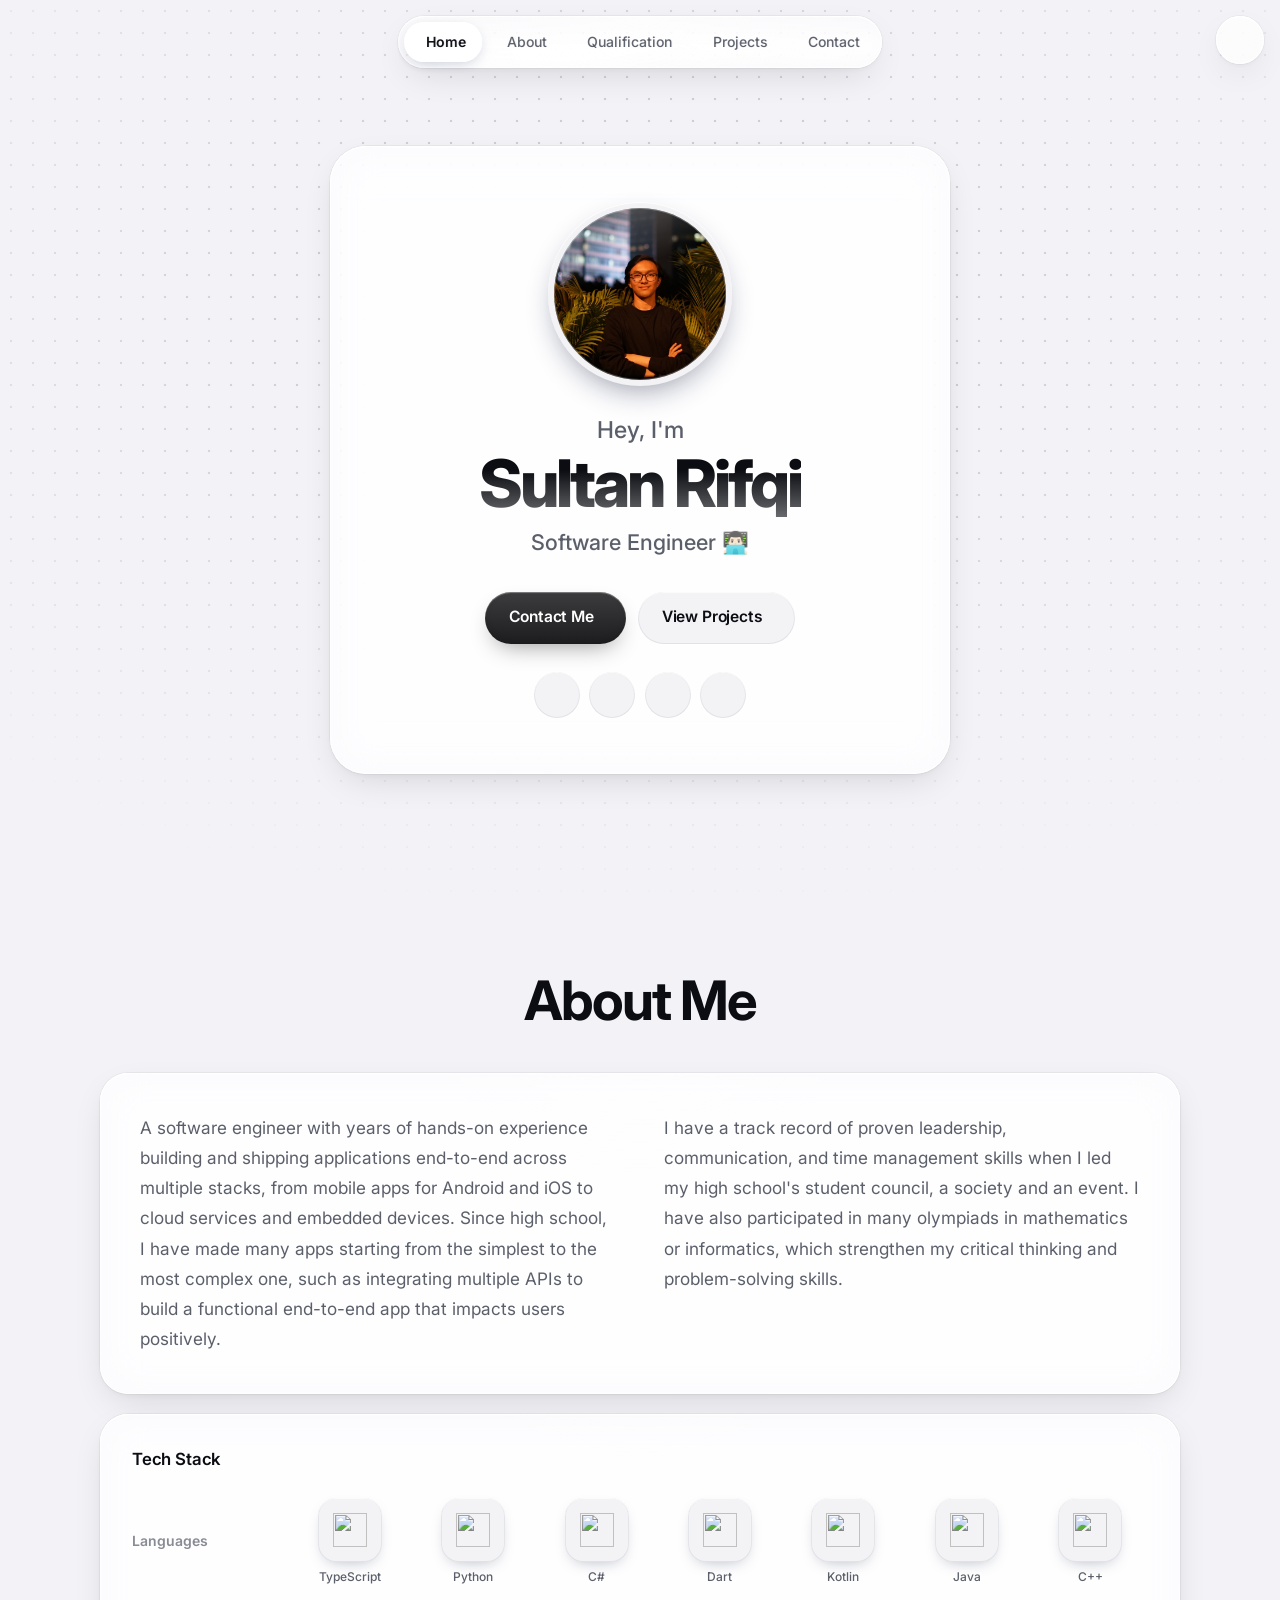
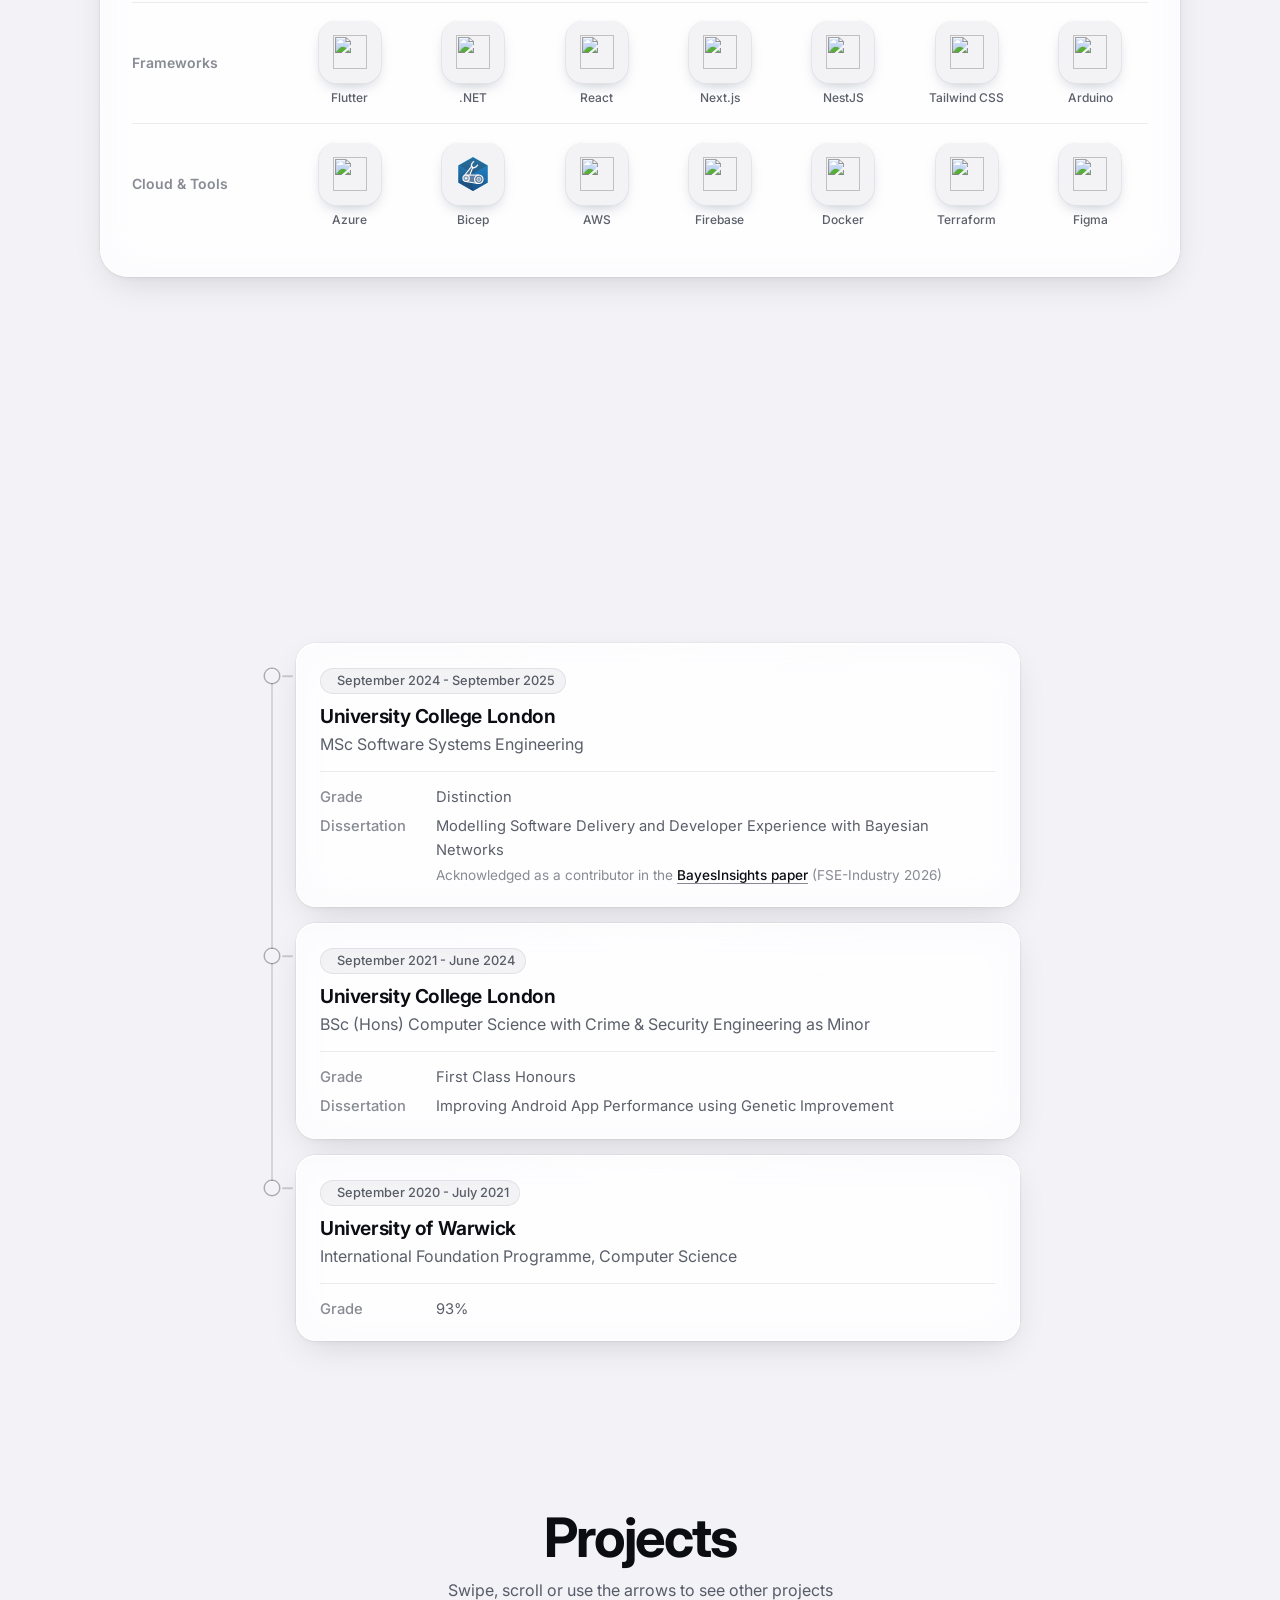
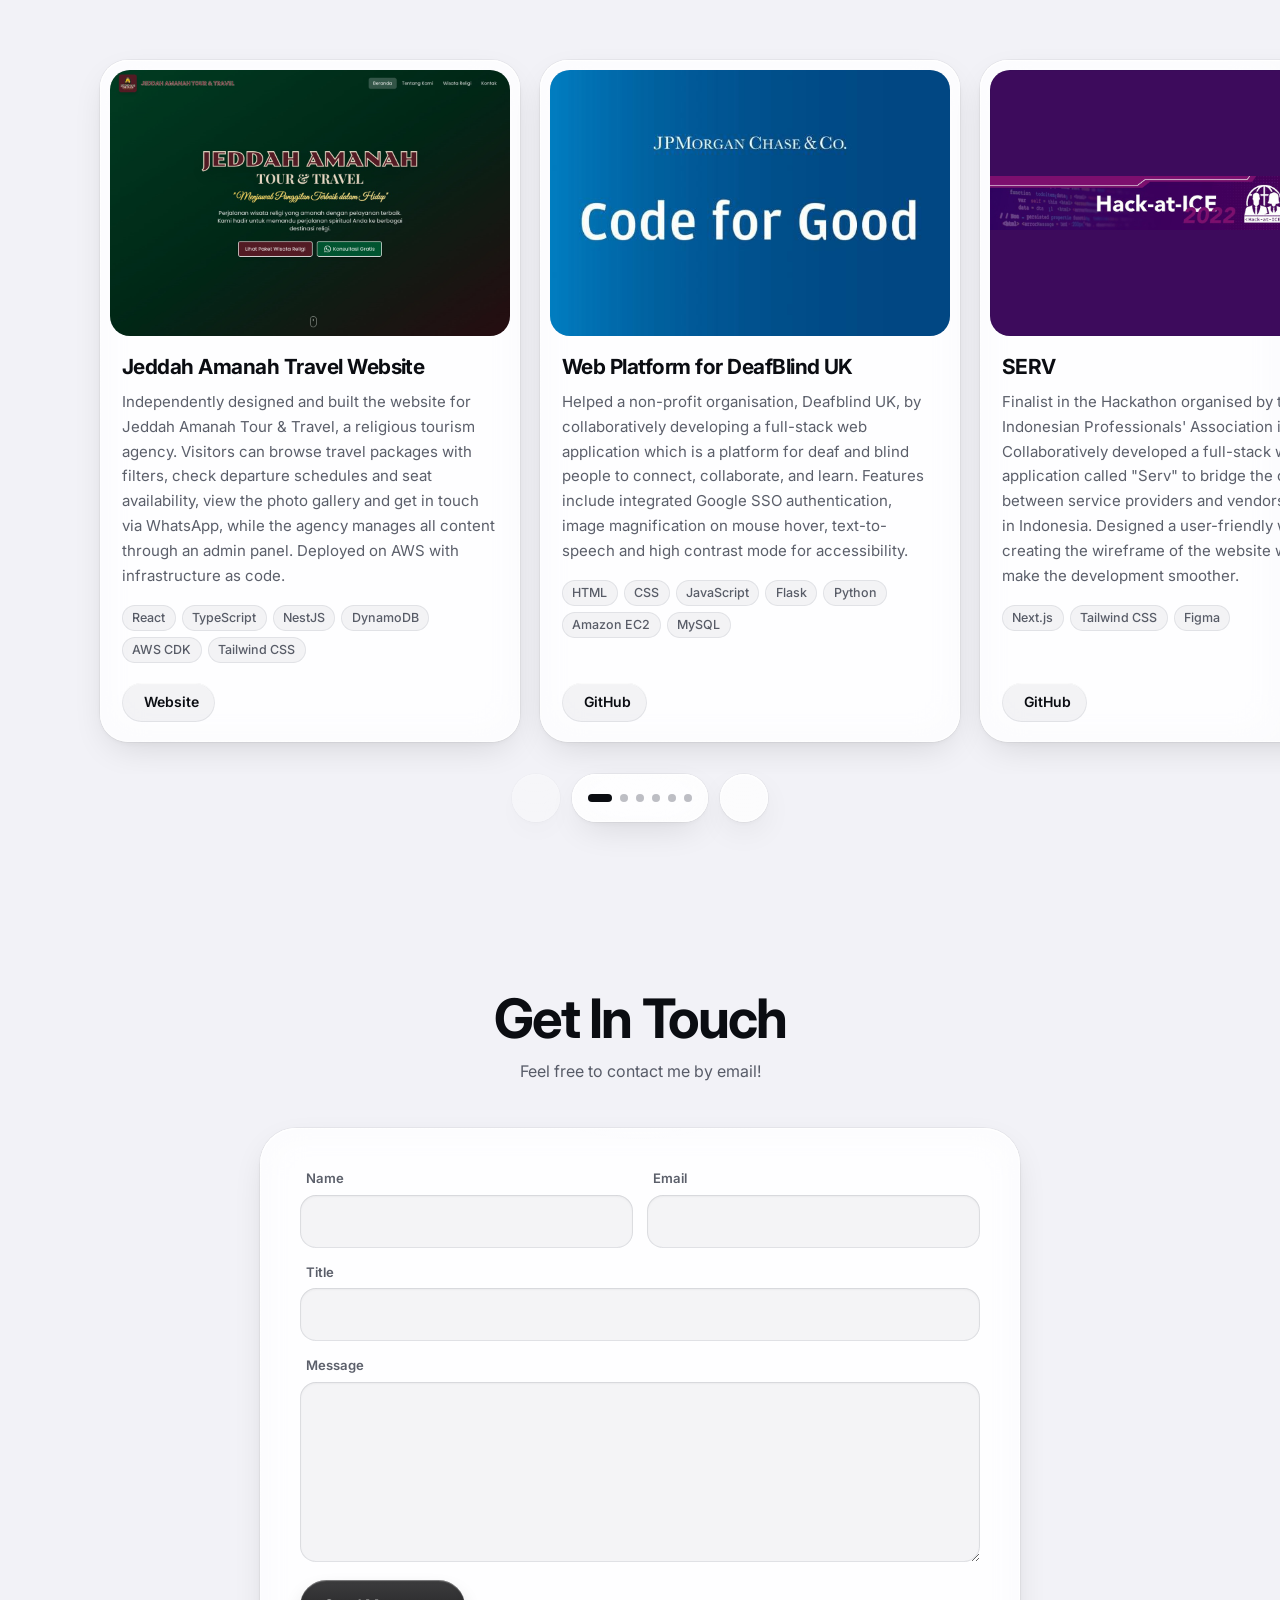
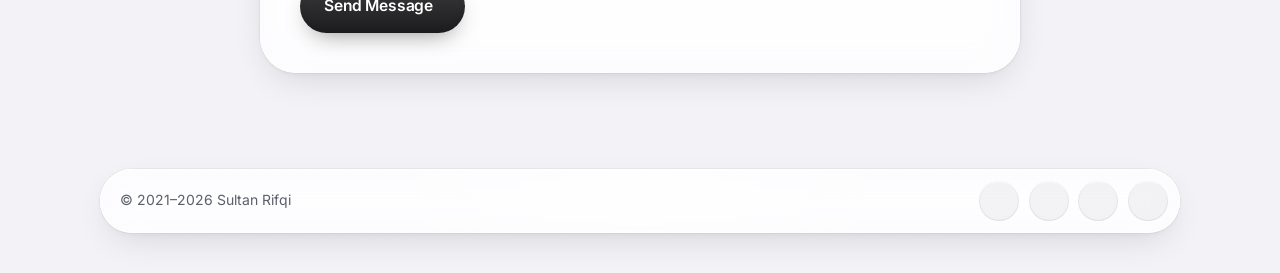
==== commit ad59f340: "feat: add jat web to projects" ====
--- a/index.html
+++ b/index.html
@@ -366,6 +366,28 @@
 
                 <div class="carousel reveal">
                     <div class="carousel_track" id="project-track" tabindex="0" aria-label="Projects">
+
+                        <!-- Projects 0 -->
+                        <article class="project glass">
+                            <div class="project_media">
+                                <img src="assets/img/jat_preview.jpg" alt="Homepage of the Jeddah Amanah Tour &amp; Travel website" loading="lazy">
+                            </div>
+                            <div class="project_body">
+                                <h3 class="project_title">Jeddah Amanah Travel Website</h3>
+                                <p class="project_description">
+                                    Independently designed and built the website for Jeddah Amanah Tour &amp; Travel, a religious tourism agency.
+                                    Visitors can browse travel packages with filters, check departure schedules and seat availability, view the photo gallery
+                                    and get in touch via WhatsApp, while the agency manages all content through an admin panel.
+                                    Deployed on AWS with infrastructure as code.
+                                </p>
+                                <ul class="chips">
+                                    <li>React</li><li>TypeScript</li><li>NestJS</li><li>DynamoDB</li><li>AWS CDK</li><li>Tailwind CSS</li>
+                                </ul>
+                                <div class="project_links">
+                                    <a href="https://jeddahamanah.com" target="_blank" rel="noopener" class="pill glass-button"><i class="uil uil-globe"></i> Website</a>
+                                </div>
+                            </div>
+                        </article>
 
                         <!-- Projects 1 -->
                         <article class="project glass">
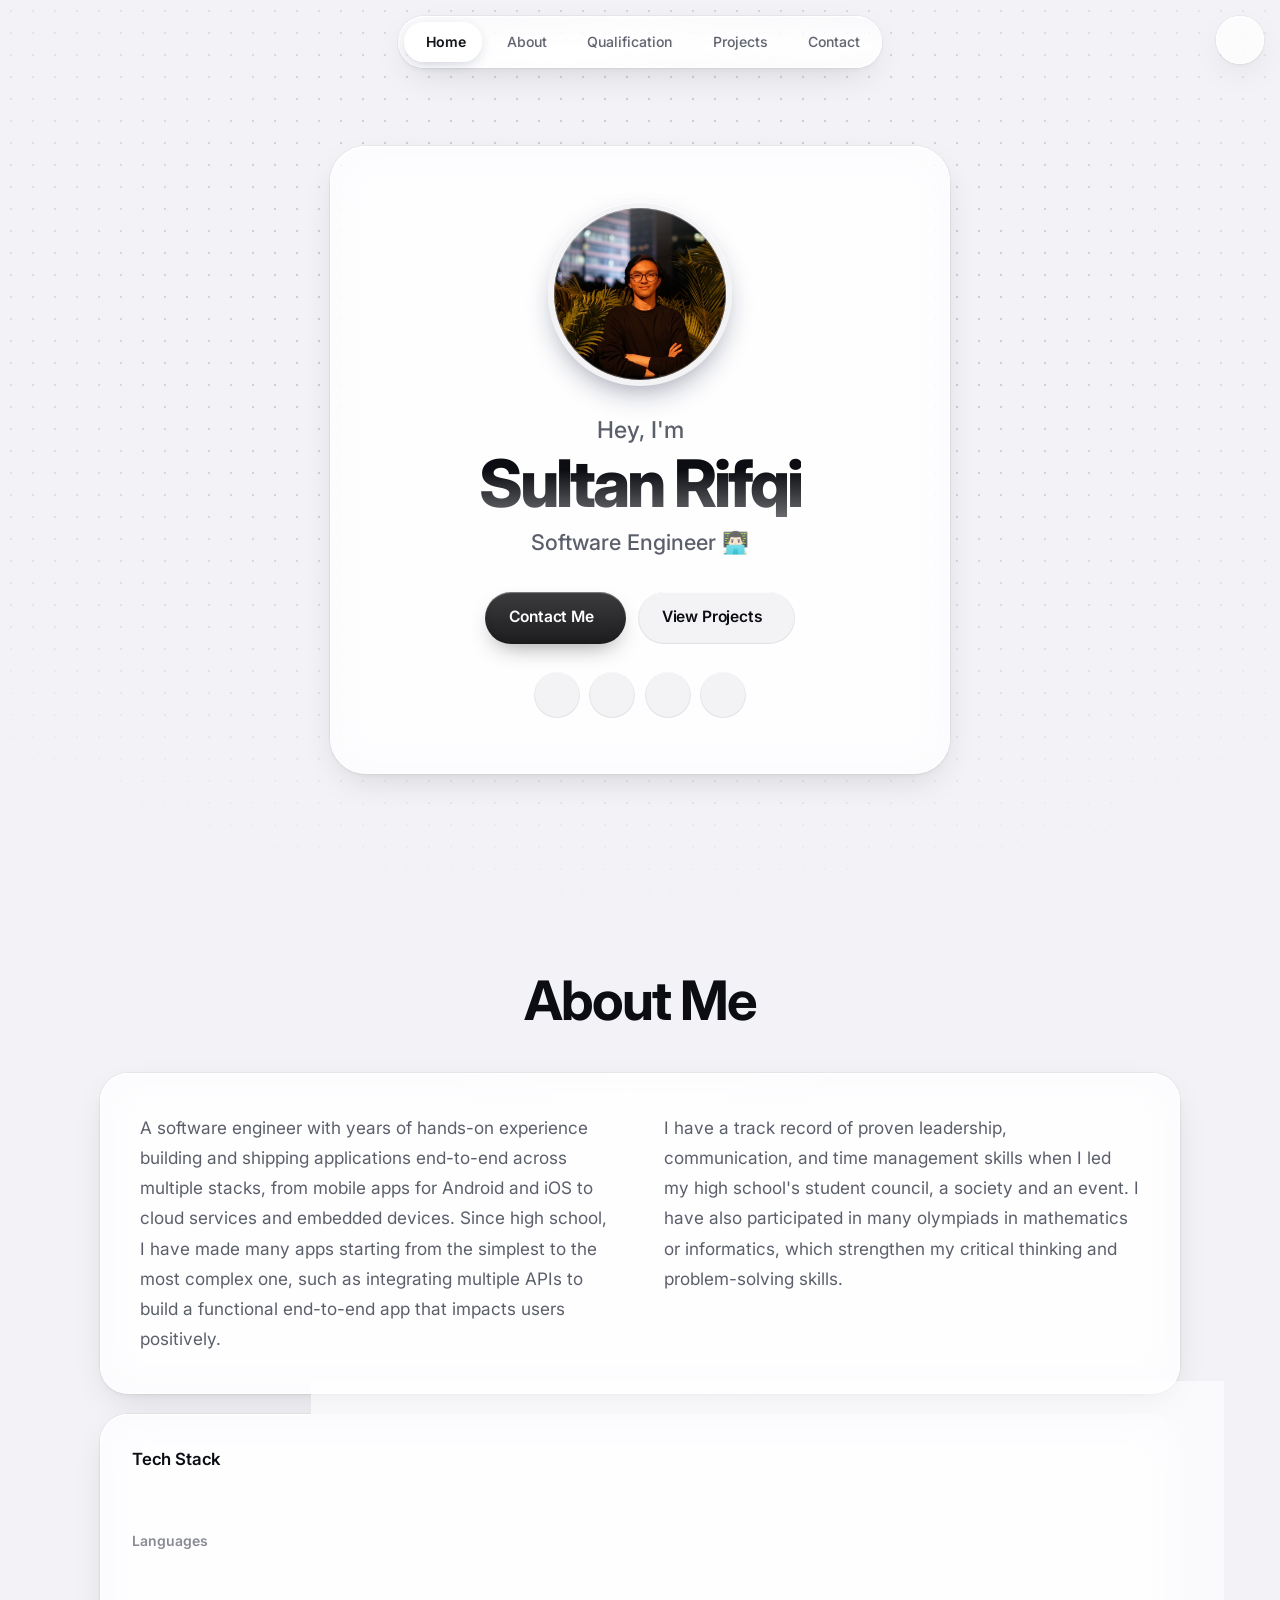
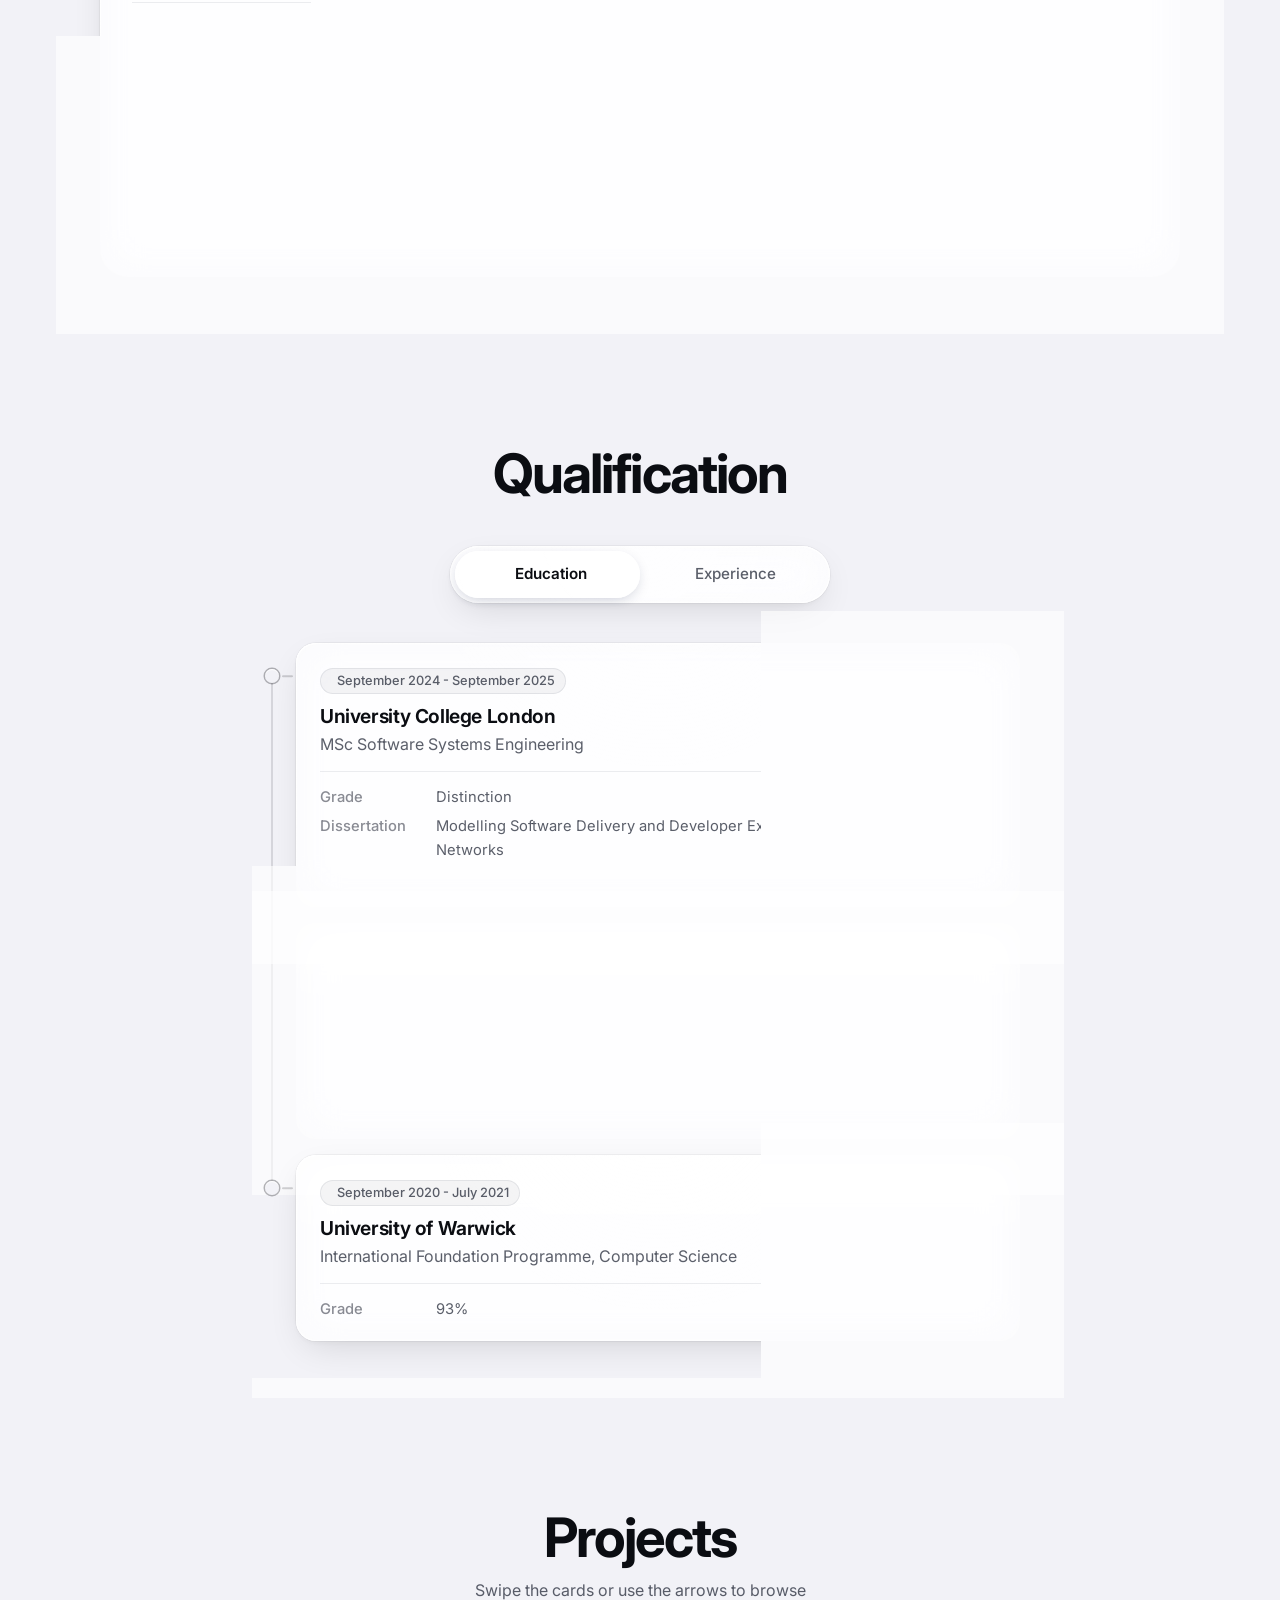
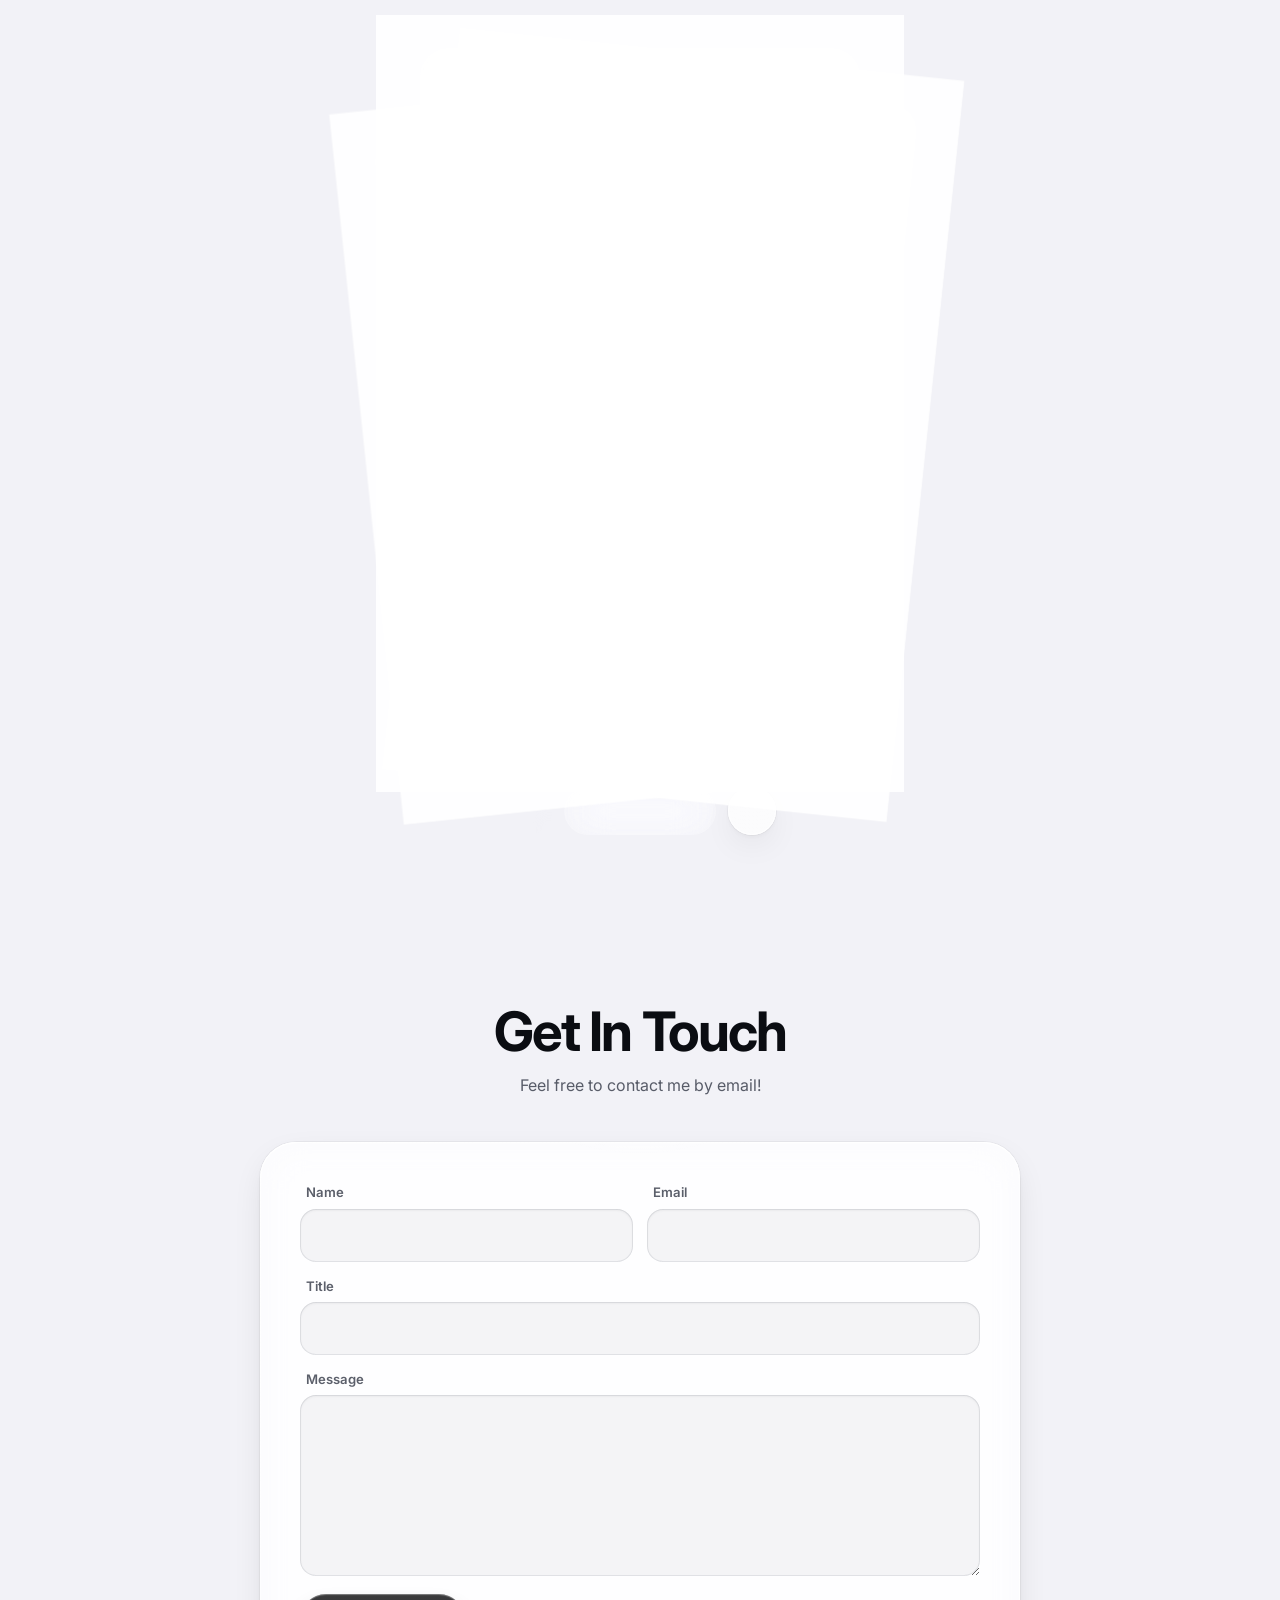
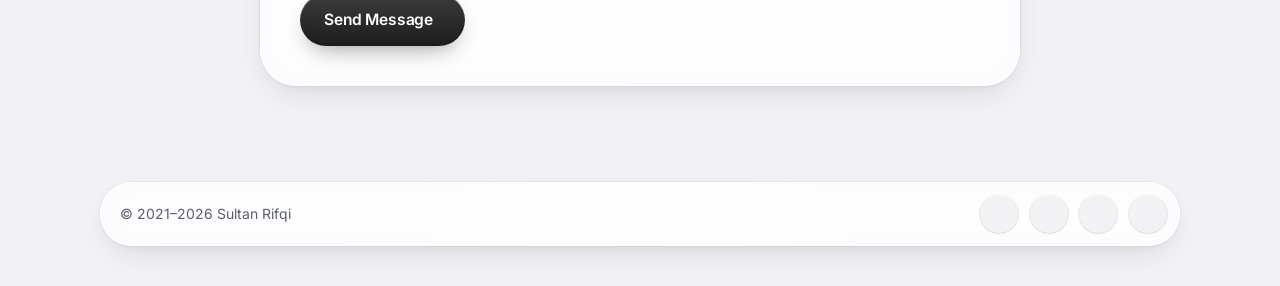
==== commit 81925194: "feat: swipeable cards for projects" ====
--- a/index.html
+++ b/index.html
@@ -358,14 +358,14 @@
             </section>
 
             <!-- Projects -->
-            <section class="section section-wide" id="projects">
+            <section class="section" id="projects">
                 <header class="section_header reveal">
                     <h2 class="section_title">Projects</h2>
-                    <p class="section_subtitle">Swipe, scroll or use the arrows to see other projects</p>
+                    <p class="section_subtitle">Swipe the cards or use the arrows to browse</p>
                 </header>
 
                 <div class="carousel reveal">
-                    <div class="carousel_track" id="project-track" tabindex="0" aria-label="Projects">
+                    <div class="deck" id="project-deck" tabindex="0" aria-label="Projects">
 
                         <!-- Projects 0 -->
                         <article class="project glass">
--- a/css/styles.css
+++ b/css/styles.css
@@ -26,6 +26,7 @@
     --field: rgba(118, 118, 128, .07);
     --field-border: rgba(20, 30, 60, .08);
     --dot: rgba(20, 30, 60, .17);
+    --deck-card: rgba(255, 255, 255, .9);
 
     /* Type */
     --font: -apple-system, BlinkMacSystemFont, "SF Pro Display", "SF Pro Text", "Inter", "Segoe UI", Roboto, "Helvetica Neue", Arial, sans-serif;
@@ -64,6 +65,7 @@
     --field: rgba(255, 255, 255, .06);
     --field-border: rgba(255, 255, 255, .08);
     --dot: rgba(255, 255, 255, .15);
+    --deck-card: rgba(30, 30, 34, .92);
 }
 
 @media (prefers-color-scheme: dark) {
@@ -90,6 +92,7 @@
         --field: rgba(255, 255, 255, .06);
         --field-border: rgba(255, 255, 255, .08);
         --dot: rgba(255, 255, 255, .15);
+    --deck-card: rgba(30, 30, 34, .92);
     }
 }
 
@@ -102,7 +105,9 @@
     padding: 0;
 }
 
+/* Clip sideways overflow (e.g. the fanned project cards) so the page never pans horizontally */
 html {
+    overflow-x: clip;
     scroll-behavior: smooth;
     scroll-padding-top: 96px;
     -webkit-text-size-adjust: 100%;
@@ -118,6 +123,7 @@
     -webkit-font-smoothing: antialiased;
     -moz-osx-font-smoothing: grayscale;
     overflow-x: hidden;
+    overflow-x: clip;
     transition: background-color .5s var(--ease), color .5s var(--ease);
 }
 
@@ -957,49 +963,78 @@
 }
 
 /*==================== PROJECTS ====================*/
-.section-wide {
-    max-width: none;
-    margin-inline: calc(var(--gutter) * -1);
-}
-
-.section-wide .section_header {
-    padding-inline: var(--gutter);
-}
-
-.carousel_track {
-    position: relative;
-    --card-w: min(420px, 82vw);
-    display: grid;
-    grid-auto-flow: column;
-    grid-auto-columns: var(--card-w);
-    gap: 20px;
-    padding: 12px max(var(--gutter), calc((100vw - var(--content)) / 2)) 32px;
-    overflow-x: auto;
-    overscroll-behavior-x: contain;
-    scroll-snap-type: x mandatory;
-    scroll-padding-inline: max(var(--gutter), calc((100vw - var(--content)) / 2));
-    scrollbar-width: none;
-}
-
-.carousel_track::-webkit-scrollbar {
-    display: none;
-}
-
-.carousel_track:focus-visible {
-    outline-offset: -4px;
-    border-radius: var(--radius-lg);
-}
-
+/* The cards share one grid cell, so the deck is as tall as its tallest card */
+.deck {
+    --fan: 6; /* degrees each card behind leans out */
+    display: grid;
+    width: min(100%, 440px);
+    margin: 36px auto 0;
+    padding-bottom: 52px;
+    outline: none;
+}
+
+/* Spread the fan a little when hovering, like fanning a hand of cards */
+@media (hover: hover) {
+    .deck:hover {
+        --fan: 8;
+    }
+}
+
+.deck:focus-visible .project.is-front {
+    outline: 2px solid var(--accent);
+    outline-offset: 4px;
+}
+
+/* --depth (set from JS): 0 is the front card, 1-2 fan out behind it, 3 waits hidden at the back.
+   --tilt (set from JS): which way a card behind leans, 1 for right and -1 for left.
+   --pull (set on the deck while dragging) straightens the cards behind and draws them forward. */
 .project {
+    --d: max(calc(var(--depth, 0) - var(--pull, 0)), 0);
+    --lean: min(var(--d), 1);
+    grid-area: 1 / 1;
     display: flex;
     flex-direction: column;
     padding: 10px;
-    scroll-snap-align: start;
-    transition: transform .5s var(--spring), background-color .5s var(--ease), box-shadow .5s var(--ease);
-}
-
-.project:hover {
-    transform: translateY(-4px);
+    background: var(--deck-card);
+    transform-origin: 50% 100%;
+    transform:
+        translateY(calc(var(--d) * 6px))
+        rotate(calc(var(--tilt, 0) * var(--lean) * var(--fan) * 1deg))
+        scale(calc(1 - var(--d) * .04));
+    transition: transform .55s var(--spring), opacity .4s var(--ease), background-color .5s var(--ease), box-shadow .5s var(--ease);
+    touch-action: pan-y;
+    -webkit-user-select: none;
+    user-select: none;
+}
+
+.project > * {
+    transition: opacity .4s var(--ease);
+}
+
+.project:not(.is-front) > * {
+    opacity: .5;
+}
+
+.project.is-front {
+    cursor: grab;
+}
+
+.project.is-front:active {
+    cursor: grabbing;
+}
+
+.project.is-hidden {
+    opacity: 0;
+    pointer-events: none;
+}
+
+/* While dragging, the cards behind follow the pointer exactly */
+.deck.is-dragging .project {
+    transition: none;
+}
+
+.project img {
+    -webkit-user-drag: none;
 }
 
 .project_media {
@@ -1021,7 +1056,7 @@
     object-fit: contain;
 }
 
-.project:hover .project_media img {
+.project.is-front:hover .project_media img {
     transform: scale(1.04);
 }
 
@@ -1109,12 +1144,6 @@
     background: var(--glass-fill-strong);
 }
 
-.carousel_button:disabled {
-    opacity: .4;
-    cursor: default;
-    transform: none;
-}
-
 /* iOS-style page control: one dot per reachable scroll position */
 .carousel_dots {
     display: flex;
@@ -1360,6 +1389,13 @@
         grid-template-columns: repeat(4, 1fr);
         gap: 14px 4px;
     }
+
+    /* Narrower so the fanned cards still peek out within the screen */
+    .deck {
+        --fan: 5;
+        width: calc(100% - 36px);
+        margin-top: 24px;
+    }
 }
 
 @media (prefers-reduced-motion: reduce) {
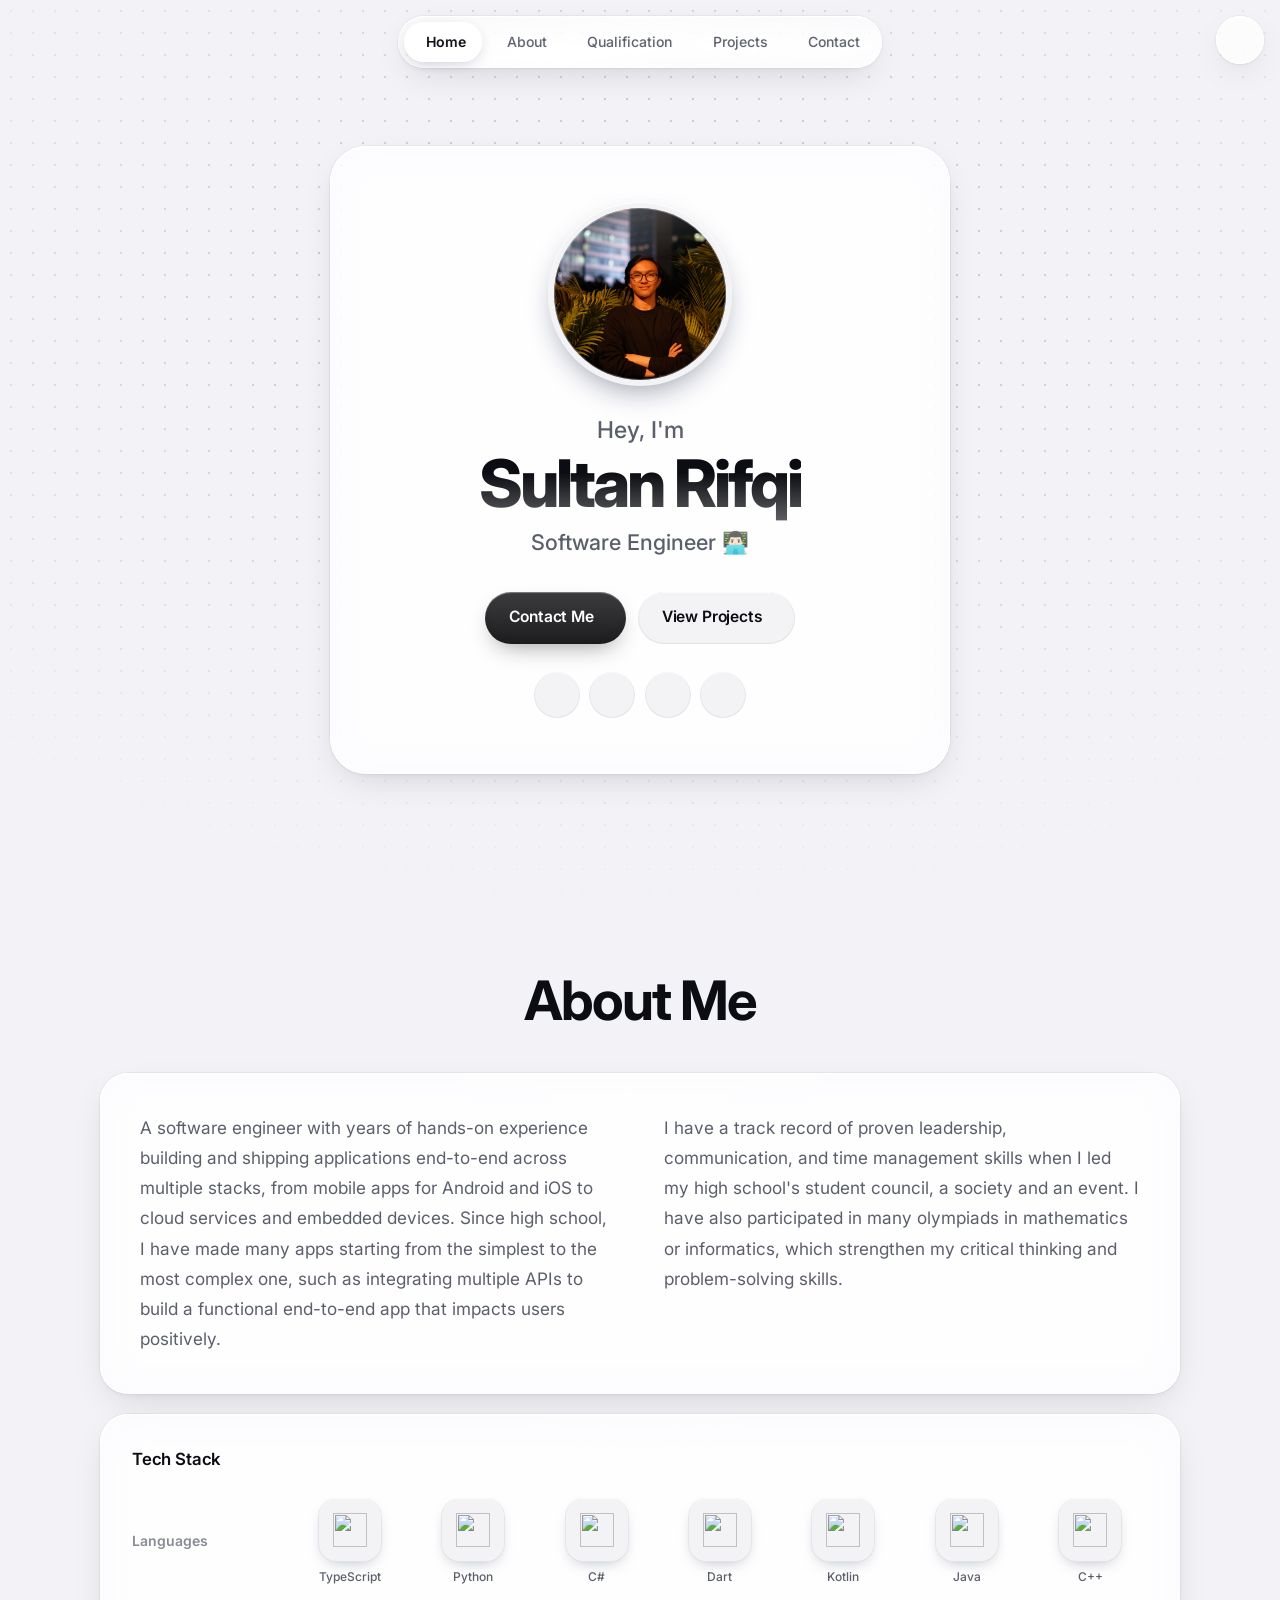
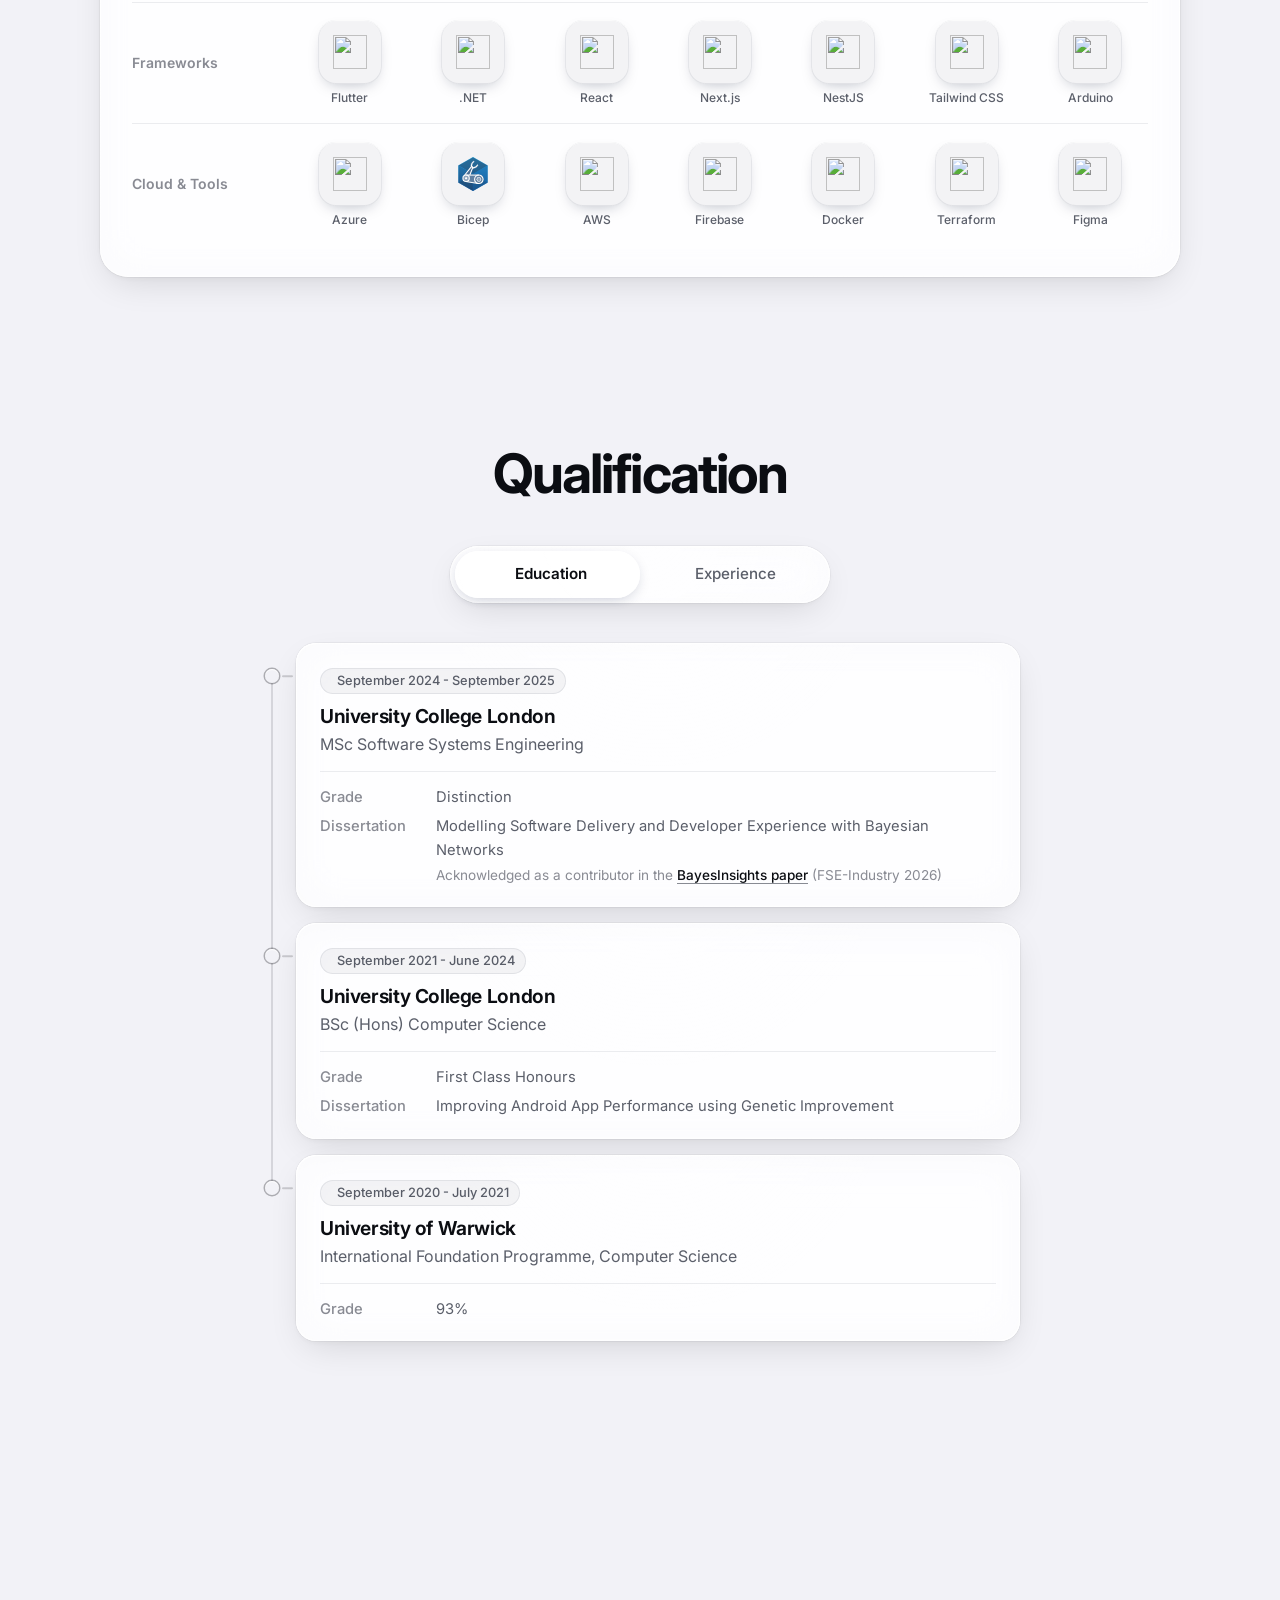
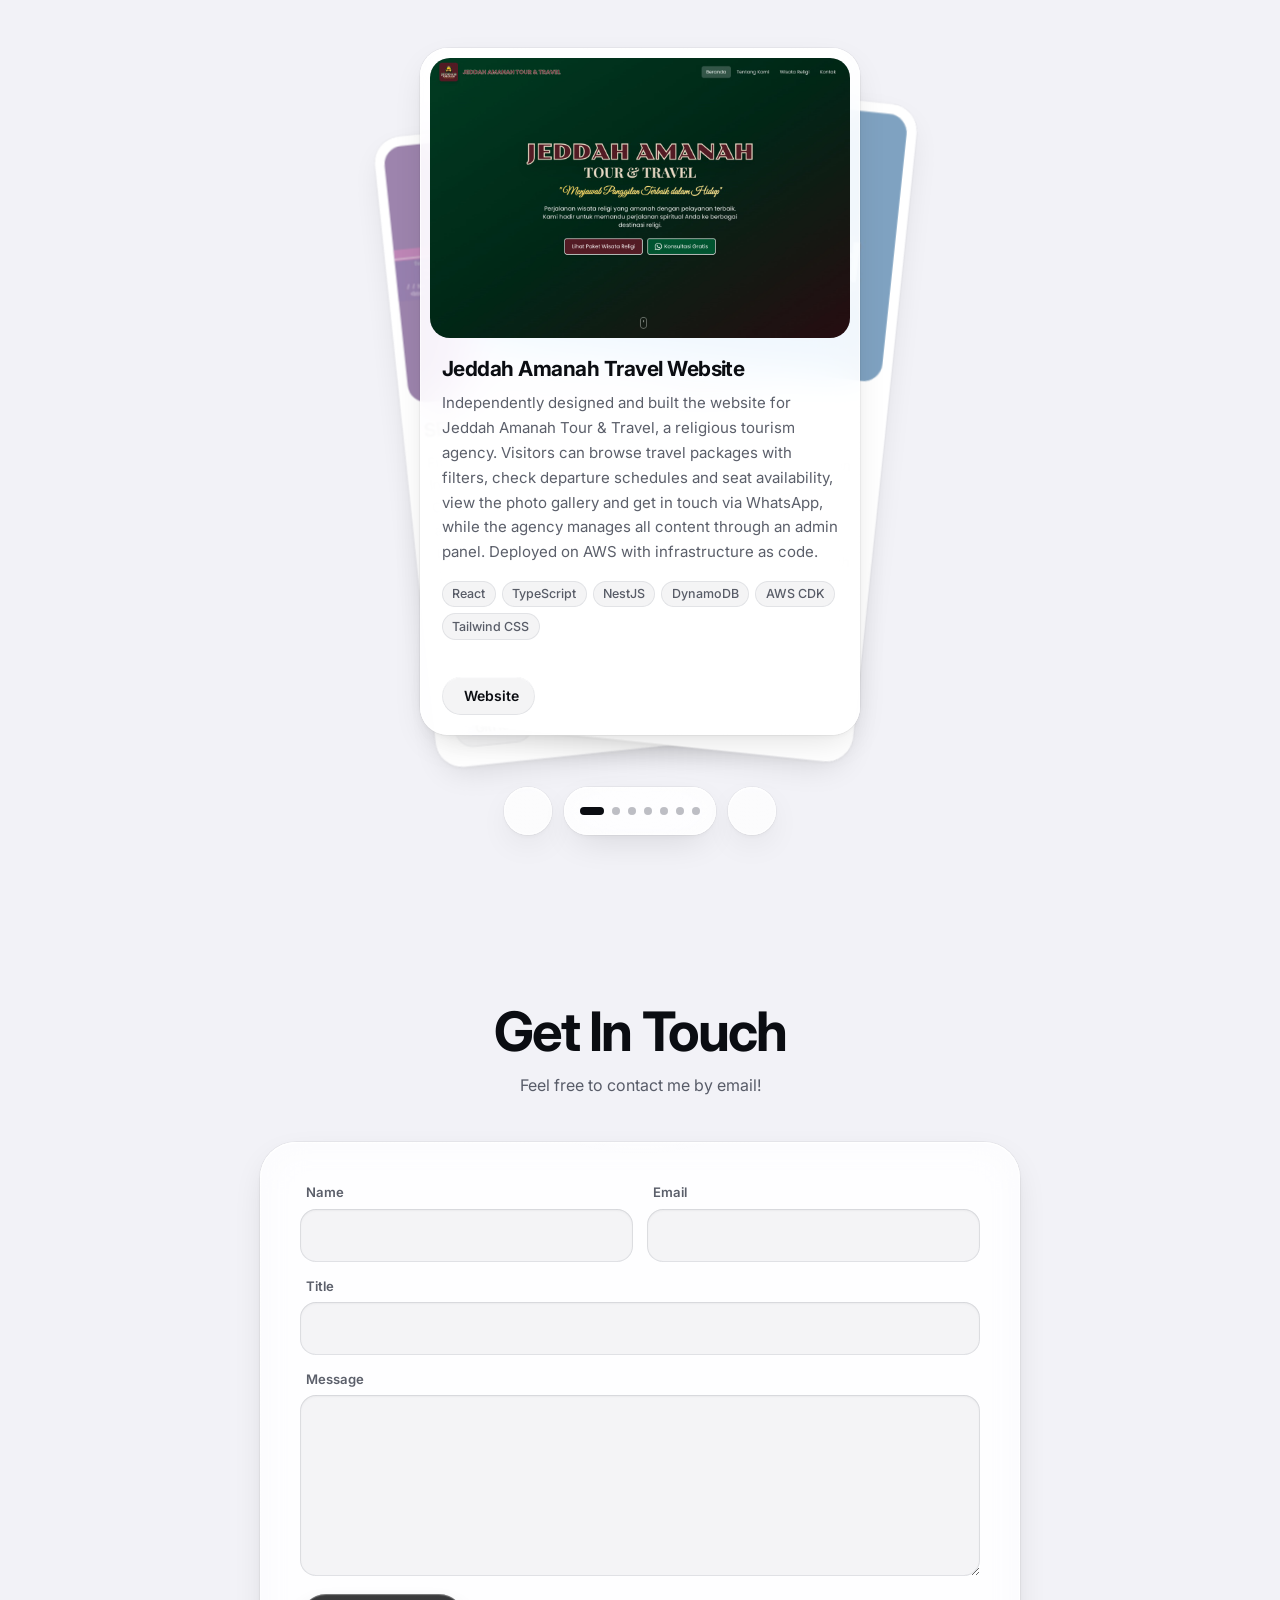
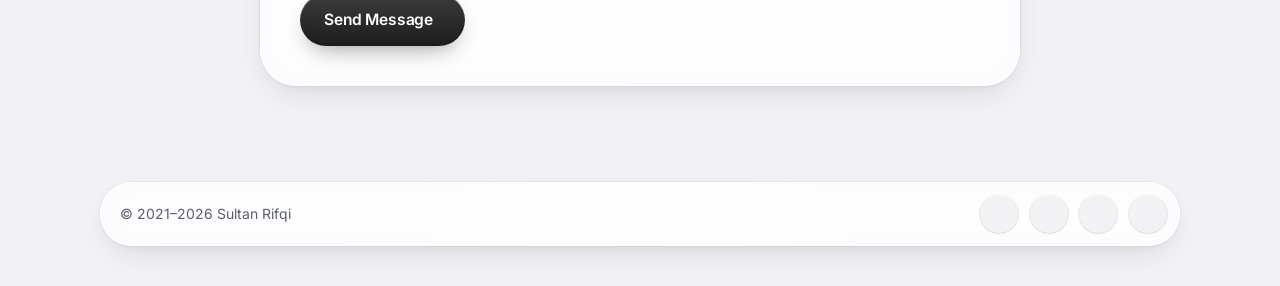
==== commit f5b1704a: "feat: add 404 page, link preview and inline contact form; fix: compress images and update qualificat" ====
--- a/index.html
+++ b/index.html
@@ -7,11 +7,16 @@
         <meta name="theme-color" content="#f2f2f7" media="(prefers-color-scheme: light)">
         <meta name="theme-color" content="#000000" media="(prefers-color-scheme: dark)">
 
-        <!-- Thumbnail -->
+        <!-- Link preview (LinkedIn, WhatsApp, Slack, X...) -->
+        <meta property="og:type" content="website">
         <meta property="og:title" content="Sultan Rifqi">
         <meta property="og:description" content="Software Engineer">
-        <meta property="og:image" content="https://blue4sky.github.io/mylogo.png">
         <meta property="og:url" content="https://blue4sky.github.io/">
+        <meta property="og:image" content="https://blue4sky.github.io/assets/img/og-image.jpg">
+        <meta property="og:image:width" content="1200">
+        <meta property="og:image:height" content="630">
+        <meta property="og:image:alt" content="Sultan Rifqi, Software Engineer">
+        <meta name="twitter:card" content="summary_large_image">
 
         <title>Sultan Rifqi</title>
 
@@ -290,7 +295,7 @@
                         <h3 class="timeline_title">
                             <a href="https://www.ucl.ac.uk/computer-science/" target="_blank" rel="noopener">University College London <i class="uil uil-arrow-up-right"></i></a>
                         </h3>
-                        <p class="timeline_subtitle">BSc (Hons) Computer Science with Crime &amp; Security Engineering as Minor</p>
+                        <p class="timeline_subtitle">BSc (Hons) Computer Science</p>
                         <dl class="timeline_details">
                             <div><dt>Grade</dt><dd>First Class Honours</dd></div>
                             <div><dt>Dissertation</dt><dd>Improving Android App Performance using Genetic Improvement</dd></div>
@@ -342,11 +347,6 @@
                         <p class="timeline_subtitle">Mobile Application Developer Intern</p>
                     </li>
                     <li class="timeline_item glass">
-                        <span class="timeline_date"><i class="uil uil-calendar-alt"></i> December 2022 - September 2023</span>
-                        <h3 class="timeline_title">Valley</h3>
-                        <p class="timeline_subtitle">Mobile Application Developer</p>
-                    </li>
-                    <li class="timeline_item glass">
                         <span class="timeline_date"><i class="uil uil-calendar-alt"></i> November 2022 - March 2023</span>
                         <h3 class="timeline_title">
                             <a href="https://www.england.nhs.uk/" target="_blank" rel="noopener">NHS England <i class="uil uil-arrow-up-right"></i></a>
@@ -392,7 +392,7 @@
                         <!-- Projects 1 -->
                         <article class="project glass">
                             <div class="project_media">
-                                <img src="assets/img/cfg.png" alt="Code for Good by JPMorgan Chase &amp; Co." loading="lazy">
+                                <img src="assets/img/cfg.jpg" alt="Code for Good by JPMorgan Chase &amp; Co." loading="lazy">
                             </div>
                             <div class="project_body">
                                 <h3 class="project_title">Web Platform for DeafBlind UK</h3>
@@ -415,7 +415,7 @@
                         <!-- Projects 2 -->
                         <article class="project glass">
                             <div class="project_media project_media-contain" style="--media-bg: #3d0b5c">
-                                <img src="assets/img/serv.png" alt="Hack-at-ICE 2022 banner" loading="lazy">
+                                <img src="assets/img/serv.jpg" alt="Hack-at-ICE 2022 banner" loading="lazy">
                             </div>
                             <div class="project_body">
                                 <h3 class="project_title">SERV</h3>
@@ -439,7 +439,7 @@
                         <!-- Projects 3 -->
                         <article class="project glass">
                             <div class="project_media">
-                                <img src="assets/img/quiz_app_preview.png" alt="Screens from the Educational Quiz App" loading="lazy">
+                                <img src="assets/img/quiz_app_preview.jpg" alt="Screens from the Educational Quiz App" loading="lazy">
                             </div>
                             <div class="project_body">
                                 <h3 class="project_title">Educational Quiz App</h3>
@@ -461,7 +461,7 @@
                         <!-- Projects 4 -->
                         <article class="project glass">
                             <div class="project_media">
-                                <img src="assets/img/ig_clone_preview.png" alt="Screens from the Instagram Clone app" loading="lazy">
+                                <img src="assets/img/ig_clone_preview.jpg" alt="Screens from the Instagram Clone app" loading="lazy">
                             </div>
                             <div class="project_body">
                                 <h3 class="project_title">Instagram Clone</h3>
@@ -483,7 +483,7 @@
                         <!-- Projects 5 -->
                         <article class="project glass">
                             <div class="project_media">
-                                <img src="assets/img/snapchat_clone_preview.png" alt="Screens from the Snapchat Clone app" loading="lazy">
+                                <img src="assets/img/snapchat_clone_preview.jpg" alt="Screens from the Snapchat Clone app" loading="lazy">
                             </div>
                             <div class="project_body">
                                 <h3 class="project_title">Snapchat Clone</h3>
@@ -506,7 +506,7 @@
                         <!-- Projects 6 -->
                         <article class="project glass">
                             <div class="project_media">
-                                <img src="assets/img/simple_notes_app_preview.png" alt="Screens from the Simple Notes App" loading="lazy">
+                                <img src="assets/img/simple_notes_app_preview.jpg" alt="Screens from the Simple Notes App" loading="lazy">
                             </div>
                             <div class="project_body">
                                 <h3 class="project_title">Simple Notes App</h3>
@@ -547,7 +547,12 @@
 
                 <div class="contact_card glass reveal">
 
-                    <form action="https://formsubmit.co/f4eef5958d261124fb0626ecaf816cfa" method="POST" class="contact_form">
+                    <form action="https://formsubmit.co/f4eef5958d261124fb0626ecaf816cfa" method="POST" class="contact_form" id="contact-form">
+                        <input type="hidden" name="_subject" value="Portfolio: new message">
+                        <input type="hidden" name="_template" value="table">
+                        <input type="hidden" name="_next" value="https://blue4sky.github.io/#contact">
+                        <!-- Honeypot: hidden from people, bots that fill it in get dropped -->
+                        <input type="text" name="_honey" class="honeypot" tabindex="-1" autocomplete="off" aria-hidden="true">
                         <div class="field_row">
                             <label class="field">
                                 <span class="field_label">Name</span>
@@ -566,10 +571,22 @@
                             <span class="field_label">Message</span>
                             <textarea name="Message" rows="6" required></textarea>
                         </label>
-                        <button type="submit" class="button button-primary">
-                            Send Message <i class="uil uil-message"></i>
+                        <div class="contact_actions">
+                            <button type="submit" class="button button-primary">
+                                <span class="button_label">Send Message</span> <i class="uil uil-message"></i>
+                            </button>
+                            <p class="contact_status" id="contact-status" role="status" aria-live="polite"></p>
+                        </div>
+                    </form>
+
+                    <div class="contact_success" id="contact-success" hidden>
+                        <span class="contact_success-icon"><i class="uil uil-check"></i></span>
+                        <h3 class="contact_success-title">Message sent</h3>
+                        <p>Thanks for reaching out, I'll get back to you soon.</p>
+                        <button type="button" class="button button-glass glass-button" id="contact-again">
+                            Send another message
                         </button>
-                    </form>
+                    </div>
                 </div>
             </section>
         </main>
--- a/css/styles.css
+++ b/css/styles.css
@@ -514,7 +514,10 @@
 }
 
 .home_title {
-    margin-block: .1rem .5rem;
+    /* The gradient only paints inside the box, so pad it to cover descenders (g, q)
+       and pull the following content back up by the same amount */
+    margin-block: .1rem calc(.5rem - .15em);
+    padding-bottom: .15em;
     font-size: clamp(2.5rem, 7.6vw, 4.1rem);
     font-weight: 800;
     line-height: 1.02;
@@ -1235,9 +1238,71 @@
     box-shadow: inset 0 1px 3px rgba(0, 0, 0, .06), 0 0 0 3px color-mix(in srgb, var(--text) 18%, transparent);
 }
 
-.contact_form .button {
-    justify-self: start;
+.contact_actions {
+    display: flex;
+    flex-wrap: wrap;
+    align-items: center;
+    gap: .75rem 1rem;
     margin-top: .25rem;
+}
+
+.button:disabled {
+    opacity: .6;
+    cursor: progress;
+    transform: none;
+}
+
+.contact_status {
+    font-size: .9rem;
+    color: var(--text-2);
+}
+
+.honeypot {
+    position: absolute;
+    left: -9999px;
+    width: 1px;
+    height: 1px;
+    opacity: 0;
+}
+
+.contact_success {
+    display: grid;
+    justify-items: center;
+    gap: .5rem;
+    padding: clamp(24px, 6vw, 48px) 8px;
+    text-align: center;
+}
+
+.contact_success-icon {
+    display: grid;
+    place-items: center;
+    width: 64px;
+    height: 64px;
+    margin-bottom: .5rem;
+    border-radius: 50%;
+    font-size: 2rem;
+    color: var(--accent-ink);
+    background: var(--accent);
+    box-shadow: inset 0 1px 1px rgba(255, 255, 255, .35), 0 10px 24px -10px rgba(0, 0, 0, .45);
+    animation: pop .6s var(--spring) both;
+}
+
+.contact_success-title {
+    font-size: 1.5rem;
+    font-weight: 700;
+    letter-spacing: -.02em;
+}
+
+.contact_success p {
+    color: var(--text-2);
+}
+
+.contact_success .button {
+    margin-top: 1rem;
+}
+
+@keyframes pop {
+    from { opacity: 0; scale: .4; }
 }
 
 /*==================== FOOTER ====================*/
@@ -1365,8 +1430,8 @@
         grid-template-columns: 1fr;
     }
 
-    .contact_form .button {
-        justify-self: stretch;
+    .contact_actions .button {
+        flex: 1;
     }
 
     .footer {
